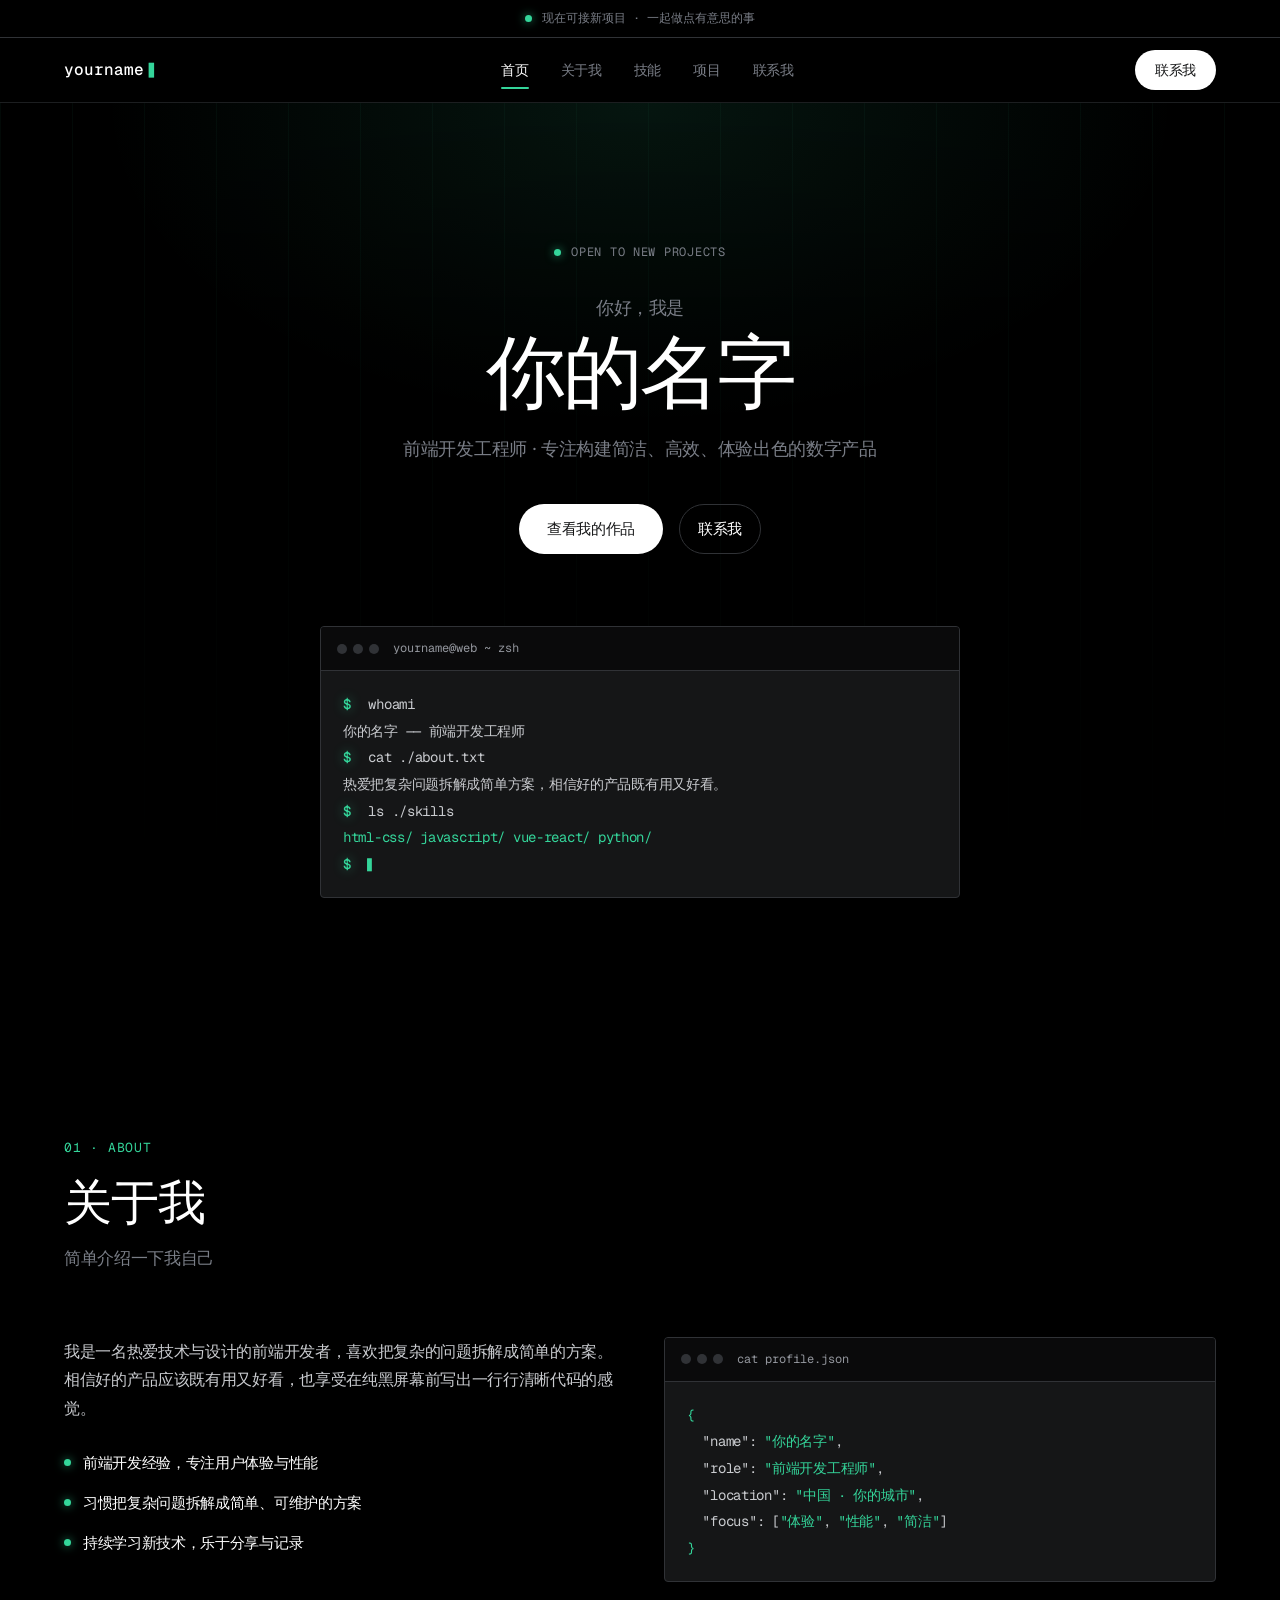
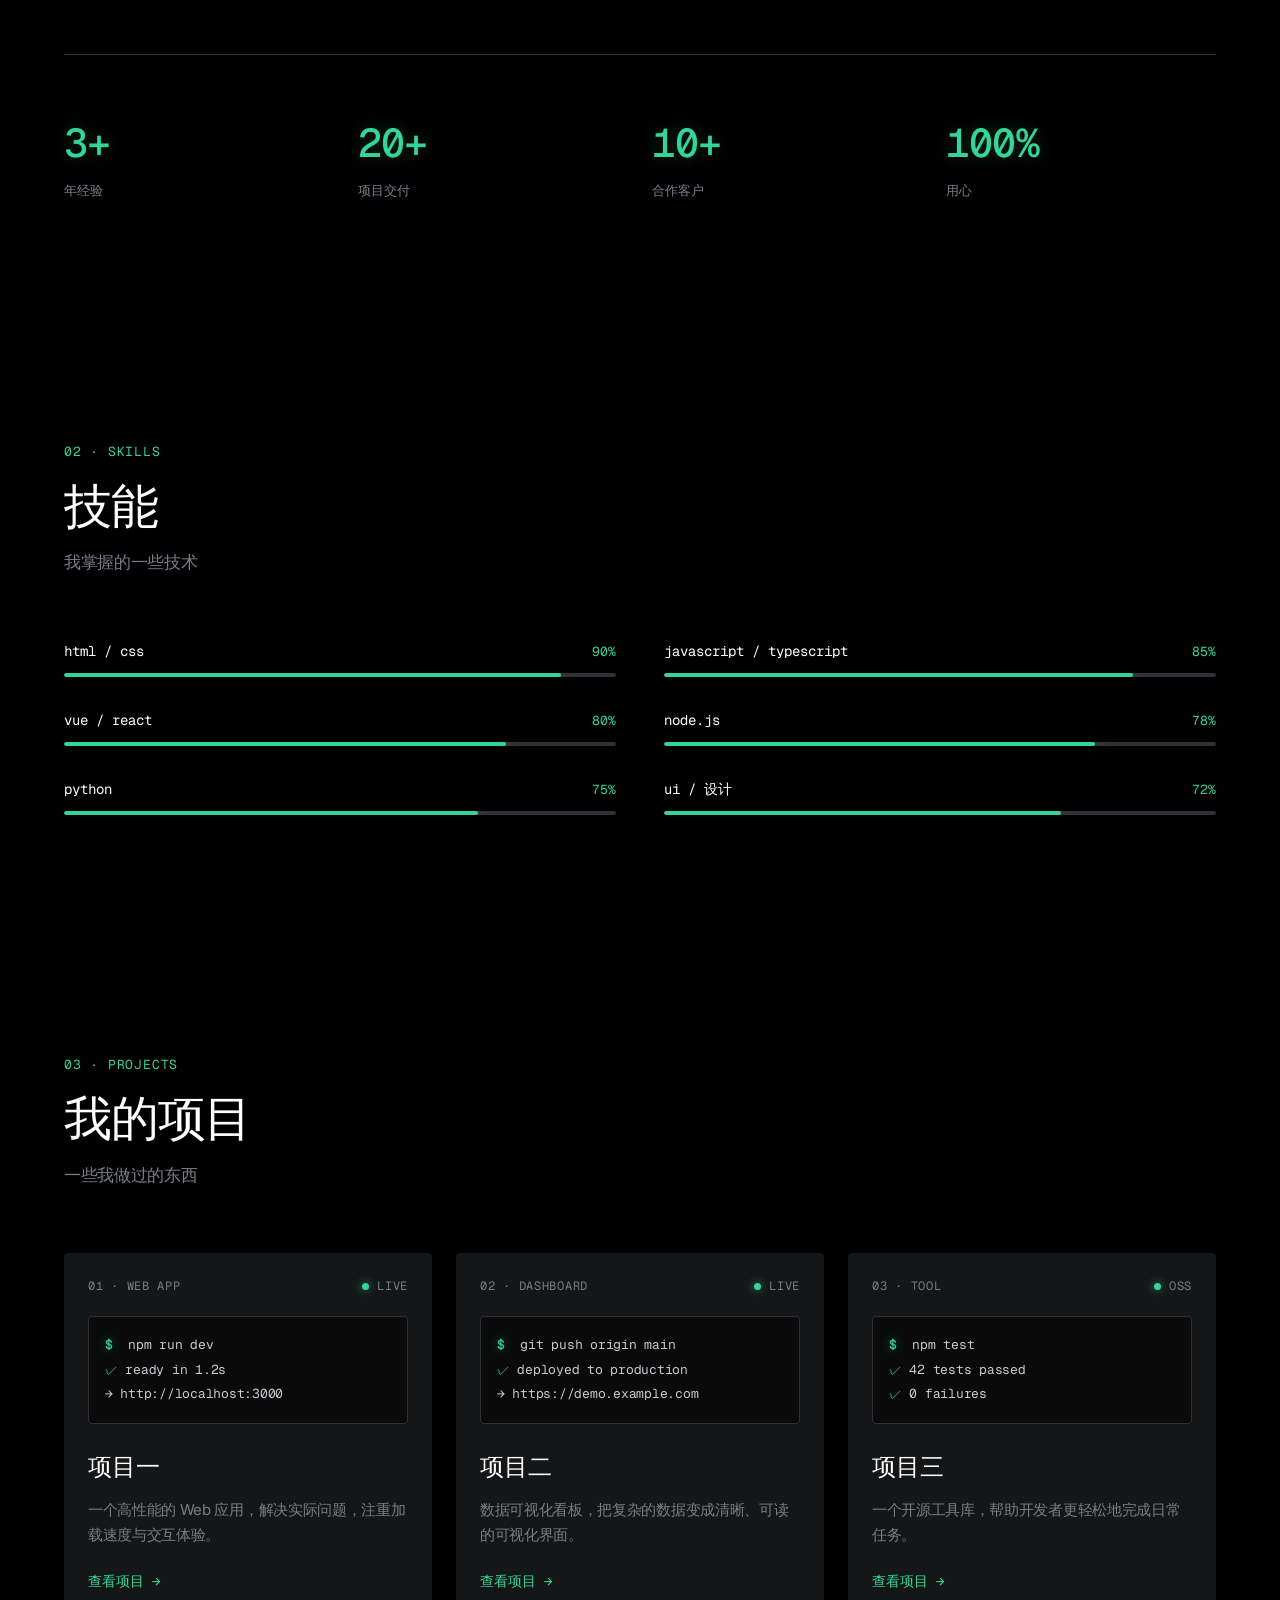
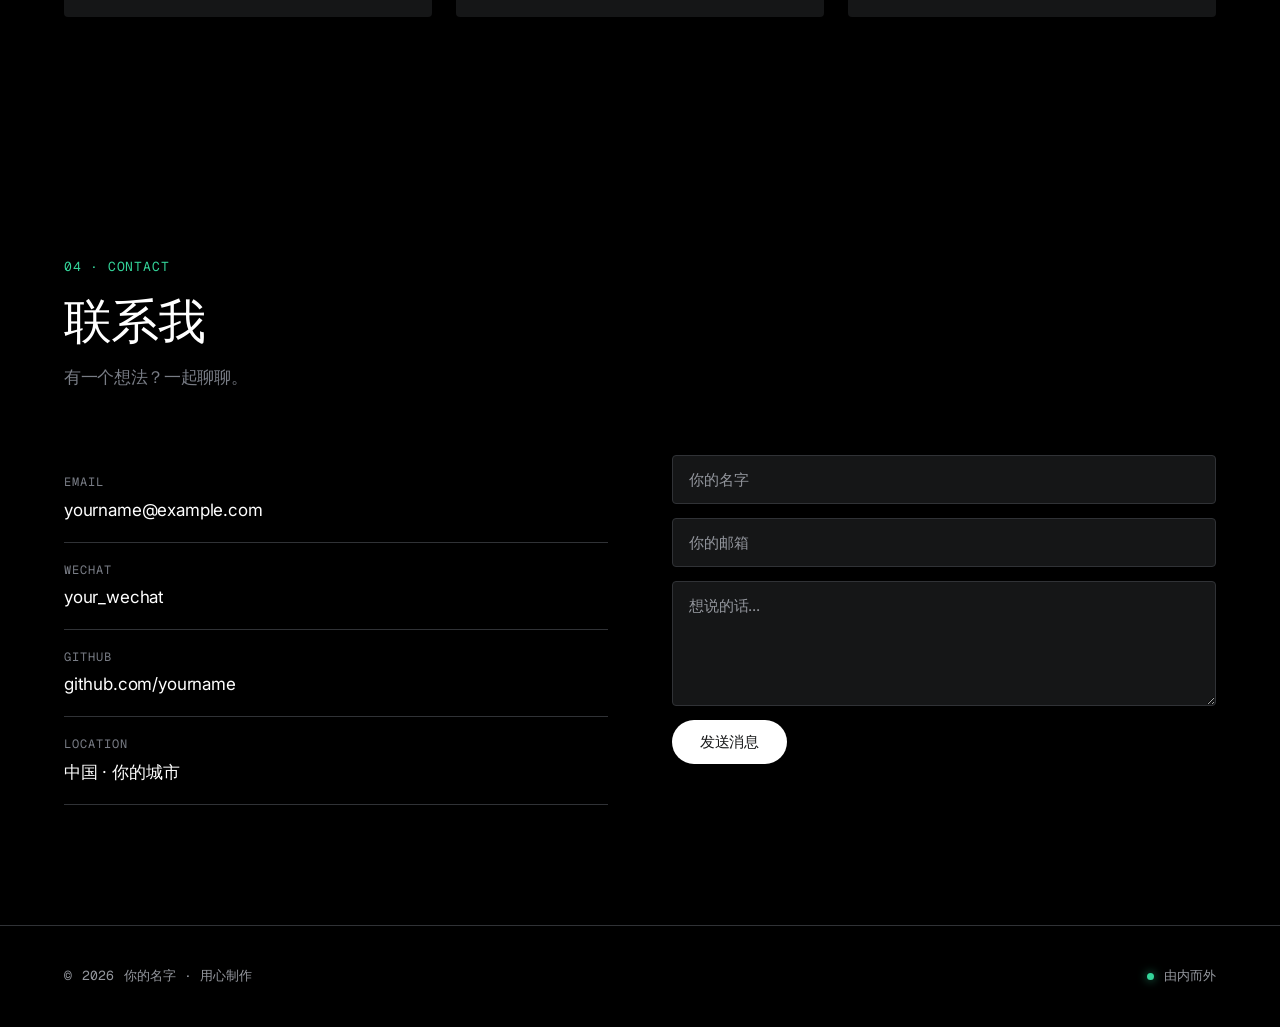
==== index.html @ 9aa766c9 "Restore website homepage after clarifying profile README destination" ====
<!DOCTYPE html>
<html lang="zh-CN">
<head>
  <meta charset="UTF-8" />
  <meta name="viewport" content="width=device-width, initial-scale=1.0" />
  <title>你的名字 · 个人网站</title>
  <meta name="description" content="你好，我是你的名字，一名前端开发工程师。" />
  <link rel="preconnect" href="https://fonts.googleapis.com" />
  <link rel="preconnect" href="https://fonts.gstatic.com" crossorigin />
  <link href="https://fonts.googleapis.com/css2?family=Inter:wght@400;500&family=Geist+Mono:wght@400;500;600&display=swap" rel="stylesheet" />
  <link rel="stylesheet" href="style.css" />
</head>
<body>

  <!-- 顶部公告栏 -->
  <div class="announcement">
    <div class="container">
      <span class="dot"></span> 现在可接新项目 · 一起做点有意思的事
    </div>
  </div>

  <!-- 导航栏 -->
  <header class="site-header">
    <div class="container header-inner">
      <a href="#home" class="logo">yourname<span class="cursor">▍</span></a>
      <nav class="nav-links" id="nav-links">
        <a href="#home" class="active">首页</a>
        <a href="#about">关于我</a>
        <a href="#skills">技能</a>
        <a href="#projects">项目</a>
        <a href="#contact">联系我</a>
      </nav>
      <a href="#contact" class="btn btn-primary btn-sm header-cta">联系我</a>
      <button class="menu-toggle" id="menu-toggle" aria-label="打开菜单">
        <span></span><span></span><span></span>
      </button>
    </div>
  </header>

  <!-- 首屏 -->
  <section class="hero" id="home">
    <div class="hero-bg" aria-hidden="true"></div>
    <div class="container hero-inner">
      <p class="badge"><span class="dot"></span>OPEN TO NEW PROJECTS</p>
      <p class="hero-hello">你好，我是</p>
      <h1 class="hero-name">你的名字</h1>
      <p class="hero-sub">前端开发工程师 · 专注构建简洁、高效、体验出色的数字产品</p>
      <div class="hero-actions">
        <a href="#projects" class="btn btn-primary">查看我的作品</a>
        <a href="#contact" class="btn btn-ghost">联系我</a>
      </div>

      <!-- 终端块 -->
      <div class="terminal">
        <div class="terminal-bar">
          <span class="term-dots"><i></i><i></i><i></i></span>
          <span class="term-title">yourname@web ~ zsh</span>
        </div>
        <div class="terminal-body">
          <p><span class="prompt">$</span> whoami</p>
          <p class="out">你的名字 —— 前端开发工程师</p>
          <p><span class="prompt">$</span> cat ./about.txt</p>
          <p class="out">热爱把复杂问题拆解成简单方案，相信好的产品既有用又好看。</p>
          <p><span class="prompt">$</span> ls ./skills</p>
          <p class="out">
            <span class="hl">html-css/</span>
            <span class="hl">javascript/</span>
            <span class="hl">vue-react/</span>
            <span class="hl">python/</span>
          </p>
          <p><span class="prompt">$</span><span class="cursor-block">▍</span></p>
        </div>
      </div>
    </div>
  </section>

  <!-- 关于我 -->
  <section class="section" id="about">
    <div class="container">
      <div class="section-head">
        <p class="section-tag">01 · ABOUT</p>
        <h2 class="section-title">关于我</h2>
        <p class="section-sub">简单介绍一下我自己</p>
      </div>

      <div class="about-grid">
        <div class="about-text">
          <p>
            我是一名热爱技术与设计的前端开发者，喜欢把复杂的问题拆解成简单的方案。
            相信好的产品应该既有用又好看，也享受在纯黑屏幕前写出一行行清晰代码的感觉。
          </p>
          <ul class="feature-list">
            <li><span class="dot"></span> 前端开发经验，专注用户体验与性能</li>
            <li><span class="dot"></span> 习惯把复杂问题拆解成简单、可维护的方案</li>
            <li><span class="dot"></span> 持续学习新技术，乐于分享与记录</li>
          </ul>
        </div>

        <div class="terminal terminal-small">
          <div class="terminal-bar">
            <span class="term-dots"><i></i><i></i><i></i></span>
            <span class="term-title">cat profile.json</span>
          </div>
          <div class="terminal-body">
            <p><span class="hl">{</span></p>
            <p>&nbsp;&nbsp;<span class="key">"name"</span>: <span class="val">"你的名字"</span>,</p>
            <p>&nbsp;&nbsp;<span class="key">"role"</span>: <span class="val">"前端开发工程师"</span>,</p>
            <p>&nbsp;&nbsp;<span class="key">"location"</span>: <span class="val">"中国 · 你的城市"</span>,</p>
            <p>&nbsp;&nbsp;<span class="key">"focus"</span>: [<span class="val">"体验"</span>, <span class="val">"性能"</span>, <span class="val">"简洁"</span>]</p>
            <p><span class="hl">}</span></p>
          </div>
        </div>
      </div>

      <div class="stats">
        <div class="stat"><span class="stat-num">3+</span><span class="stat-label">年经验</span></div>
        <div class="stat"><span class="stat-num">20+</span><span class="stat-label">项目交付</span></div>
        <div class="stat"><span class="stat-num">10+</span><span class="stat-label">合作客户</span></div>
        <div class="stat"><span class="stat-num">100%</span><span class="stat-label">用心</span></div>
      </div>
    </div>
  </section>

  <!-- 技能 -->
  <section class="section" id="skills">
    <div class="container">
      <div class="section-head">
        <p class="section-tag">02 · SKILLS</p>
        <h2 class="section-title">技能</h2>
        <p class="section-sub">我掌握的一些技术</p>
      </div>

      <div class="skills-grid">
        <div class="skill">
          <div class="skill-meta">
            <span class="skill-name">html / css</span>
            <span class="skill-val">90%</span>
          </div>
          <div class="skill-track"><div class="skill-fill" style="width: 90%"></div></div>
        </div>
        <div class="skill">
          <div class="skill-meta">
            <span class="skill-name">javascript / typescript</span>
            <span class="skill-val">85%</span>
          </div>
          <div class="skill-track"><div class="skill-fill" style="width: 85%"></div></div>
        </div>
        <div class="skill">
          <div class="skill-meta">
            <span class="skill-name">vue / react</span>
            <span class="skill-val">80%</span>
          </div>
          <div class="skill-track"><div class="skill-fill" style="width: 80%"></div></div>
        </div>
        <div class="skill">
          <div class="skill-meta">
            <span class="skill-name">node.js</span>
            <span class="skill-val">78%</span>
          </div>
          <div class="skill-track"><div class="skill-fill" style="width: 78%"></div></div>
        </div>
        <div class="skill">
          <div class="skill-meta">
            <span class="skill-name">python</span>
            <span class="skill-val">75%</span>
          </div>
          <div class="skill-track"><div class="skill-fill" style="width: 75%"></div></div>
        </div>
        <div class="skill">
          <div class="skill-meta">
            <span class="skill-name">ui / 设计</span>
            <span class="skill-val">72%</span>
          </div>
          <div class="skill-track"><div class="skill-fill" style="width: 72%"></div></div>
        </div>
      </div>
    </div>
  </section>

  <!-- 项目 -->
  <section class="section" id="projects">
    <div class="container">
      <div class="section-head">
        <p class="section-tag">03 · PROJECTS</p>
        <h2 class="section-title">我的项目</h2>
        <p class="section-sub">一些我做过的东西</p>
      </div>

      <div class="projects-grid">
        <article class="project-card">
          <div class="project-head">
            <span class="project-tag">01 · WEB APP</span>
            <span class="project-status"><span class="dot"></span> LIVE</span>
          </div>
          <pre class="mini-terminal"><span class="prompt">$</span> npm run dev
<span class="ok">✓</span> ready in 1.2s
→ http://localhost:3000</pre>
          <h3 class="project-title">项目一</h3>
          <p class="project-desc">一个高性能的 Web 应用，解决实际问题，注重加载速度与交互体验。</p>
          <a href="#" class="project-link">查看项目 →</a>
        </article>

        <article class="project-card">
          <div class="project-head">
            <span class="project-tag">02 · DASHBOARD</span>
            <span class="project-status"><span class="dot"></span> LIVE</span>
          </div>
          <pre class="mini-terminal"><span class="prompt">$</span> git push origin main
<span class="ok">✓</span> deployed to production
→ https://demo.example.com</pre>
          <h3 class="project-title">项目二</h3>
          <p class="project-desc">数据可视化看板，把复杂的数据变成清晰、可读的可视化界面。</p>
          <a href="#" class="project-link">查看项目 →</a>
        </article>

        <article class="project-card">
          <div class="project-head">
            <span class="project-tag">03 · TOOL</span>
            <span class="project-status"><span class="dot"></span> OSS</span>
          </div>
          <pre class="mini-terminal"><span class="prompt">$</span> npm test
<span class="ok">✓</span> 42 tests passed
<span class="ok">✓</span> 0 failures</pre>
          <h3 class="project-title">项目三</h3>
          <p class="project-desc">一个开源工具库，帮助开发者更轻松地完成日常任务。</p>
          <a href="#" class="project-link">查看项目 →</a>
        </article>
      </div>
    </div>
  </section>

  <!-- 联系我 -->
  <section class="section" id="contact">
    <div class="container">
      <div class="section-head">
        <p class="section-tag">04 · CONTACT</p>
        <h2 class="section-title">联系我</h2>
        <p class="section-sub">有一个想法？一起聊聊。</p>
      </div>

      <div class="contact-grid">
        <div class="contact-info">
          <a class="contact-item" href="mailto:yourname@example.com">
            <span class="contact-label">EMAIL</span>
            <span class="contact-value">yourname@example.com</span>
          </a>
          <div class="contact-item">
            <span class="contact-label">WECHAT</span>
            <span class="contact-value">your_wechat</span>
          </div>
          <a class="contact-item" href="#">
            <span class="contact-label">GITHUB</span>
            <span class="contact-value">github.com/yourname</span>
          </a>
          <div class="contact-item">
            <span class="contact-label">LOCATION</span>
            <span class="contact-value">中国 · 你的城市</span>
          </div>
        </div>

        <form class="contact-form" id="contact-form">
          <input type="text" placeholder="你的名字" required />
          <input type="email" placeholder="你的邮箱" required />
          <textarea placeholder="想说的话..." rows="5" required></textarea>
          <button type="submit" class="btn btn-primary">发送消息</button>
        </form>
      </div>
    </div>
  </section>

  <!-- 页脚 -->
  <footer class="footer">
    <div class="container footer-inner">
      <p>© <span id="year"></span> 你的名字 · 用心制作</p>
      <p><span class="dot"></span> 由内而外</p>
    </div>
  </footer>

  <script src="script.js"></script>
</body>
</html>
---- style.css ----
/* ===================================================================
   Neon — 个人网站设计系统
   参考：neon.tech 风格（Server Room After Dark）
   =================================================================== */

:root {
  /* 颜色令牌 */
  --blackout: #000000;        /* 页面背景（纯黑） */
  --depth: #0a0a0b;           /* 次暗表面 */
  --graphite-deep: #151617;   /* 卡片 / 代码块背景 */
  --graphite: #242628;        /* 次级表面 */
  --graphite-light: #303236;  /* 边框 / 分隔线 */
  --ash: #797d86;             /* 次要文本 */
  --pewter: #94979e;          /* 三级文本 / 元数据 */
  --cloud: #c9cbcf;           /* 悬停高亮 */
  --whiteout: #ffffff;        /* 主文本 / 主 CTA 背景 */
  --neon: #34d59a;            /* 品牌绿：强调、状态、数据可视化 */
  --neon-muted: #285d49;      /* 柔和的绿 */
  --warning: #ff3621;         /* 警示红（极少使用） */

  /* 字体 */
  --font-sans: "Inter", -apple-system, BlinkMacSystemFont, "PingFang SC",
    "Hiragino Sans GB", "Microsoft YaHei", sans-serif;
  --font-mono: "Geist Mono", "Fira Code", "Source Code Pro", ui-monospace,
    "SF Mono", Menlo, monospace;

  /* 形状 */
  --radius-card: 4px;
  --radius-pill: 9999px;

  --container: 1200px;
}

* { margin: 0; padding: 0; box-sizing: border-box; }

html { scroll-behavior: smooth; }

body {
  background: var(--blackout);
  color: var(--whiteout);
  font-family: var(--font-sans);
  font-size: 16px;
  font-weight: 400;
  line-height: 1.6;
  letter-spacing: -0.02em;
  -webkit-font-smoothing: antialiased;
  -moz-osx-font-smoothing: grayscale;
}

a { color: inherit; text-decoration: none; }
ul { list-style: none; }

.container {
  width: 100%;
  max-width: var(--container);
  margin: 0 auto;
  padding: 0 24px;
}

/* 通用绿色小圆点（状态指示灯） */
.dot {
  display: inline-block;
  width: 7px;
  height: 7px;
  border-radius: 50%;
  background: var(--neon);
  box-shadow: 0 0 10px rgba(52, 213, 154, 0.7);
  flex-shrink: 0;
}

/* ============ 顶部公告栏 ============ */
.announcement {
  background: var(--blackout);
  border-bottom: 1px solid var(--graphite-light);
  font-family: var(--font-mono);
  font-size: 12px;
  color: var(--ash);
  padding: 9px 0;
  letter-spacing: 0;
}

.announcement .container {
  display: flex;
  align-items: center;
  justify-content: center;
  gap: 10px;
}

/* ============ 导航栏 ============ */
.site-header {
  position: sticky;
  top: 0;
  z-index: 100;
  background: rgba(0, 0, 0, 0.85);
  backdrop-filter: blur(12px);
  -webkit-backdrop-filter: blur(12px);
  border-bottom: 1px solid rgba(48, 50, 54, 0.6);
}

.header-inner {
  display: flex;
  align-items: center;
  justify-content: space-between;
  height: 64px;
}

.logo {
  font-family: var(--font-mono);
  font-size: 16px;
  font-weight: 500;
  color: var(--whiteout);
  letter-spacing: 0;
}

.logo .cursor {
  color: var(--neon);
  animation: blink 1.1s step-end infinite;
}

@keyframes blink {
  50% { opacity: 0; }
}

.nav-links {
  display: flex;
  gap: 32px;
}

.nav-links a {
  font-size: 14px;
  color: var(--ash);
  letter-spacing: -0.02em;
  transition: color 0.2s ease;
  position: relative;
}

.nav-links a:hover,
.nav-links a.active {
  color: var(--whiteout);
}

.nav-links a.active::after {
  content: "";
  position: absolute;
  left: 0;
  right: 0;
  bottom: -8px;
  height: 2px;
  background: var(--neon);
  border-radius: 2px;
}

/* 汉堡菜单 */
.menu-toggle {
  display: none;
  flex-direction: column;
  gap: 5px;
  background: none;
  border: none;
  cursor: pointer;
  padding: 6px;
}

.menu-toggle span {
  display: block;
  width: 20px;
  height: 2px;
  background: var(--whiteout);
  border-radius: 2px;
  transition: transform 0.25s ease, opacity 0.25s ease;
}

.menu-toggle.open span:nth-child(1) { transform: translateY(7px) rotate(45deg); }
.menu-toggle.open span:nth-child(2) { opacity: 0; }
.menu-toggle.open span:nth-child(3) { transform: translateY(-7px) rotate(-45deg); }

/* ============ 按钮（胶囊形） ============ */
.btn {
  display: inline-flex;
  align-items: center;
  justify-content: center;
  border-radius: var(--radius-pill);
  font-family: var(--font-sans);
  font-size: 15px;
  font-weight: 500;
  letter-spacing: -0.02em;
  cursor: pointer;
  border: none;
  transition: all 0.2s ease;
}

/* 主按钮：白底深字 */
.btn-primary {
  background: var(--whiteout);
  color: var(--graphite-deep);
  padding: 12px 28px;
}

.btn-primary:hover {
  background: var(--cloud);
  transform: translateY(-1px);
}

/* 幽灵按钮：透明底白字细边框 */
.btn-ghost {
  background: transparent;
  color: var(--whiteout);
  border: 1px solid var(--graphite-light);
  padding: 12px 18px;
}

.btn-ghost:hover {
  border-color: var(--cloud);
  color: var(--whiteout);
}

.btn-sm {
  padding: 9px 20px;
  font-size: 14px;
}

/* ============ 首屏 ============ */
.hero {
  position: relative;
  padding: 140px 0 120px;
  overflow: hidden;
  text-align: center;
}

.hero-bg {
  position: absolute;
  inset: 0;
  pointer-events: none;
  background:
    radial-gradient(60% 50% at 50% 0%, rgba(52, 213, 154, 0.10), transparent 70%),
    repeating-linear-gradient(
      90deg,
      rgba(52, 213, 154, 0.045) 0,
      rgba(52, 213, 154, 0.045) 1px,
      transparent 1px,
      transparent 72px
    );
  mask-image: linear-gradient(to bottom, #000 0%, transparent 85%);
  -webkit-mask-image: linear-gradient(to bottom, #000 0%, transparent 85%);
}

.hero-inner {
  position: relative;
  display: flex;
  flex-direction: column;
  align-items: center;
}

.badge {
  display: inline-flex;
  align-items: center;
  gap: 10px;
  font-family: var(--font-mono);
  font-size: 12px;
  text-transform: uppercase;
  letter-spacing: 0.06em;
  color: var(--ash);
  margin-bottom: 32px;
}

.hero-hello {
  font-size: 18px;
  font-weight: 500;
  color: var(--ash);
  letter-spacing: -0.02em;
  margin-bottom: 8px;
}

.hero-name {
  font-size: clamp(52px, 9vw, 80px);
  font-weight: 500;
  line-height: 1;
  letter-spacing: -0.04em;
  color: var(--whiteout);
  margin-bottom: 24px;
}

.hero-sub {
  font-size: 18px;
  color: var(--ash);
  line-height: 1.6;
  max-width: 560px;
  margin-bottom: 40px;
}

.hero-actions {
  display: flex;
  gap: 16px;
  margin-bottom: 72px;
}

/* 终端 */
.terminal {
  width: 100%;
  max-width: 640px;
  background: var(--graphite-deep);
  border: 1px solid var(--graphite-light);
  border-radius: var(--radius-card);
  text-align: left;
  overflow: hidden;
}

.terminal-bar {
  display: flex;
  align-items: center;
  gap: 14px;
  background: var(--depth);
  border-bottom: 1px solid var(--graphite-light);
  padding: 12px 16px;
}

.term-dots {
  display: flex;
  gap: 6px;
}

.term-dots i {
  width: 10px;
  height: 10px;
  border-radius: 50%;
  background: var(--graphite-light);
}

.term-title {
  font-family: var(--font-mono);
  font-size: 12px;
  color: var(--pewter);
  letter-spacing: 0;
}

.terminal-body {
  padding: 20px 22px;
  font-family: var(--font-mono);
  font-size: 14px;
  line-height: 1.9;
  letter-spacing: -0.02em;
}

.terminal-body p { color: var(--cloud); }

.prompt {
  color: var(--neon);
  text-shadow: 0 0 12px rgba(52, 213, 154, 0.45);
  margin-right: 10px;
  font-weight: 500;
}

.out { color: var(--whiteout); }

.hl { color: var(--neon); }

.key { color: var(--cloud); }
.val { color: var(--neon); }

.cursor-block {
  display: inline-block;
  color: var(--neon);
  animation: blink 1.1s step-end infinite;
  margin-left: 2px;
}

/* ============ 板块通用 ============ */
.section {
  padding: 120px 0;
  scroll-margin-top: 80px;
}

.section-head {
  max-width: 640px;
  margin-bottom: 64px;
}

.section-tag {
  font-family: var(--font-mono);
  font-size: 13px;
  color: var(--neon);
  letter-spacing: 0.06em;
  margin-bottom: 16px;
}

.section-title {
  font-size: clamp(32px, 4vw, 48px);
  font-weight: 500;
  line-height: 1.13;
  letter-spacing: -0.025em;
  margin-bottom: 16px;
}

.section-sub {
  font-size: 17px;
  color: var(--ash);
  line-height: 1.6;
}

/* ============ 关于我 ============ */
.about-grid {
  display: grid;
  grid-template-columns: 1fr 1fr;
  gap: 48px;
  align-items: start;
}

.about-text p {
  color: var(--cloud);
  font-size: 16px;
  line-height: 1.8;
  margin-bottom: 28px;
}

.feature-list li {
  display: flex;
  align-items: center;
  gap: 12px;
  color: var(--whiteout);
  font-size: 15px;
  margin-bottom: 16px;
}

.terminal-small { max-width: none; }

/* 数据统计 */
.stats {
  display: grid;
  grid-template-columns: repeat(4, 1fr);
  gap: 24px;
  margin-top: 72px;
  border-top: 1px solid var(--graphite-light);
  padding-top: 56px;
}

.stat {
  display: flex;
  flex-direction: column;
  gap: 6px;
}

.stat-num {
  font-family: var(--font-mono);
  font-size: 40px;
  font-weight: 500;
  color: var(--neon);
  letter-spacing: -0.02em;
  text-shadow: 0 0 18px rgba(52, 213, 154, 0.25);
}

.stat-label {
  font-family: var(--font-mono);
  font-size: 13px;
  color: var(--ash);
  letter-spacing: 0;
}

/* ============ 技能 ============ */
.skills-grid {
  display: grid;
  grid-template-columns: 1fr 1fr;
  gap: 32px 48px;
}

.skill-meta {
  display: flex;
  justify-content: space-between;
  align-items: baseline;
  margin-bottom: 10px;
}

.skill-name {
  font-family: var(--font-mono);
  font-size: 14px;
  color: var(--whiteout);
  letter-spacing: 0;
}

.skill-val {
  font-family: var(--font-mono);
  font-size: 13px;
  color: var(--neon);
  letter-spacing: 0;
}

.skill-track {
  height: 4px;
  background: var(--graphite-light);
  border-radius: 2px;
  overflow: hidden;
}

.skill-fill {
  height: 100%;
  background: var(--neon);
  border-radius: 2px;
  box-shadow: 0 0 12px rgba(52, 213, 154, 0.5);
  transition: width 1.2s cubic-bezier(0.22, 1, 0.36, 1);
}

/* ============ 项目 ============ */
.projects-grid {
  display: grid;
  grid-template-columns: repeat(3, 1fr);
  gap: 24px;
}

.project-card {
  background: var(--graphite-deep);
  border-radius: var(--radius-card);
  padding: 24px;
  transition: background 0.2s ease, transform 0.2s ease;
}

.project-card:hover {
  background: var(--graphite);
  transform: translateY(-4px);
}

.project-head {
  display: flex;
  justify-content: space-between;
  align-items: center;
  margin-bottom: 20px;
}

.project-tag {
  font-family: var(--font-mono);
  font-size: 12px;
  color: var(--ash);
  letter-spacing: 0.06em;
}

.project-status {
  display: inline-flex;
  align-items: center;
  gap: 8px;
  font-family: var(--font-mono);
  font-size: 12px;
  color: var(--ash);
  letter-spacing: 0.06em;
}

.mini-terminal {
  background: var(--depth);
  border: 1px solid var(--graphite-light);
  border-radius: var(--radius-card);
  padding: 16px;
  font-family: var(--font-mono);
  font-size: 13px;
  line-height: 1.9;
  color: var(--cloud);
  letter-spacing: -0.02em;
  margin-bottom: 24px;
  overflow-x: auto;
  white-space: pre;
}

.mini-terminal .prompt { margin-right: 8px; }
.mini-terminal .ok { color: var(--neon); }

.project-title {
  font-size: 24px;
  font-weight: 500;
  letter-spacing: -0.01em;
  margin-bottom: 10px;
}

.project-desc {
  color: var(--ash);
  font-size: 15px;
  line-height: 1.7;
  margin-bottom: 20px;
}

.project-link {
  font-family: var(--font-mono);
  font-size: 14px;
  color: var(--neon);
  letter-spacing: 0;
  transition: color 0.2s ease;
}

.project-link:hover {
  color: var(--whiteout);
}

/* ============ 联系我 ============ */
.contact-grid {
  display: grid;
  grid-template-columns: 1fr 1fr;
  gap: 64px;
  align-items: start;
}

.contact-item {
  display: flex;
  flex-direction: column;
  gap: 4px;
  padding: 18px 0;
  border-bottom: 1px solid var(--graphite-light);
}

.contact-label {
  font-family: var(--font-mono);
  font-size: 12px;
  color: var(--ash);
  letter-spacing: 0.08em;
}

.contact-value {
  font-size: 17px;
  color: var(--whiteout);
  letter-spacing: -0.01em;
  transition: color 0.2s ease;
}

a.contact-item:hover .contact-value {
  color: var(--neon);
}

.contact-form {
  display: flex;
  flex-direction: column;
  gap: 14px;
}

.contact-form input,
.contact-form textarea {
  background: var(--graphite-deep);
  border: 1px solid var(--graphite-light);
  border-radius: var(--radius-card);
  padding: 14px 16px;
  color: var(--whiteout);
  font-family: var(--font-sans);
  font-size: 15px;
  letter-spacing: -0.01em;
  transition: border-color 0.2s ease;
  width: 100%;
}

.contact-form input::placeholder,
.contact-form textarea::placeholder {
  color: var(--pewter);
}

.contact-form input:focus,
.contact-form textarea:focus {
  outline: none;
  border-color: var(--neon);
}

.contact-form textarea { resize: vertical; }

.contact-form .btn { align-self: flex-start; }

/* ============ 页脚 ============ */
.footer {
  border-top: 1px solid var(--graphite-light);
  padding: 40px 0;
}

.footer-inner {
  display: flex;
  justify-content: space-between;
  align-items: center;
}

.footer p {
  display: inline-flex;
  align-items: center;
  gap: 10px;
  font-family: var(--font-mono);
  font-size: 13px;
  color: var(--pewter);
  letter-spacing: 0;
}

/* ============ 响应式 ============ */
@media (max-width: 900px) {
  .about-grid,
  .contact-grid {
    grid-template-columns: 1fr;
    gap: 40px;
  }

  .projects-grid {
    grid-template-columns: 1fr 1fr;
  }
}

@media (max-width: 640px) {
  .section { padding: 88px 0; }

  .hero { padding: 96px 0 80px; }

  .hero-actions {
    flex-direction: column;
    width: 100%;
    max-width: 320px;
  }

  .hero-actions .btn { width: 100%; }

  .skills-grid,
  .projects-grid,
  .stats {
    grid-template-columns: 1fr;
  }

  .nav-links {
    display: none;
    position: absolute;
    top: 64px;
    left: 0;
    right: 0;
    flex-direction: column;
    gap: 0;
    background: rgba(0, 0, 0, 0.97);
    border-bottom: 1px solid var(--graphite-light);
    padding: 8px 24px 20px;
  }

  .nav-links.open { display: flex; }

  .nav-links a {
    padding: 14px 0;
    border-bottom: 1px solid var(--graphite-light);
    font-size: 15px;
  }

  .nav-links a.active::after { display: none; }

  .header-cta { display: none; }

  .menu-toggle { display: flex; }

  .footer-inner {
    flex-direction: column;
    gap: 12px;
    text-align: center;
  }
}
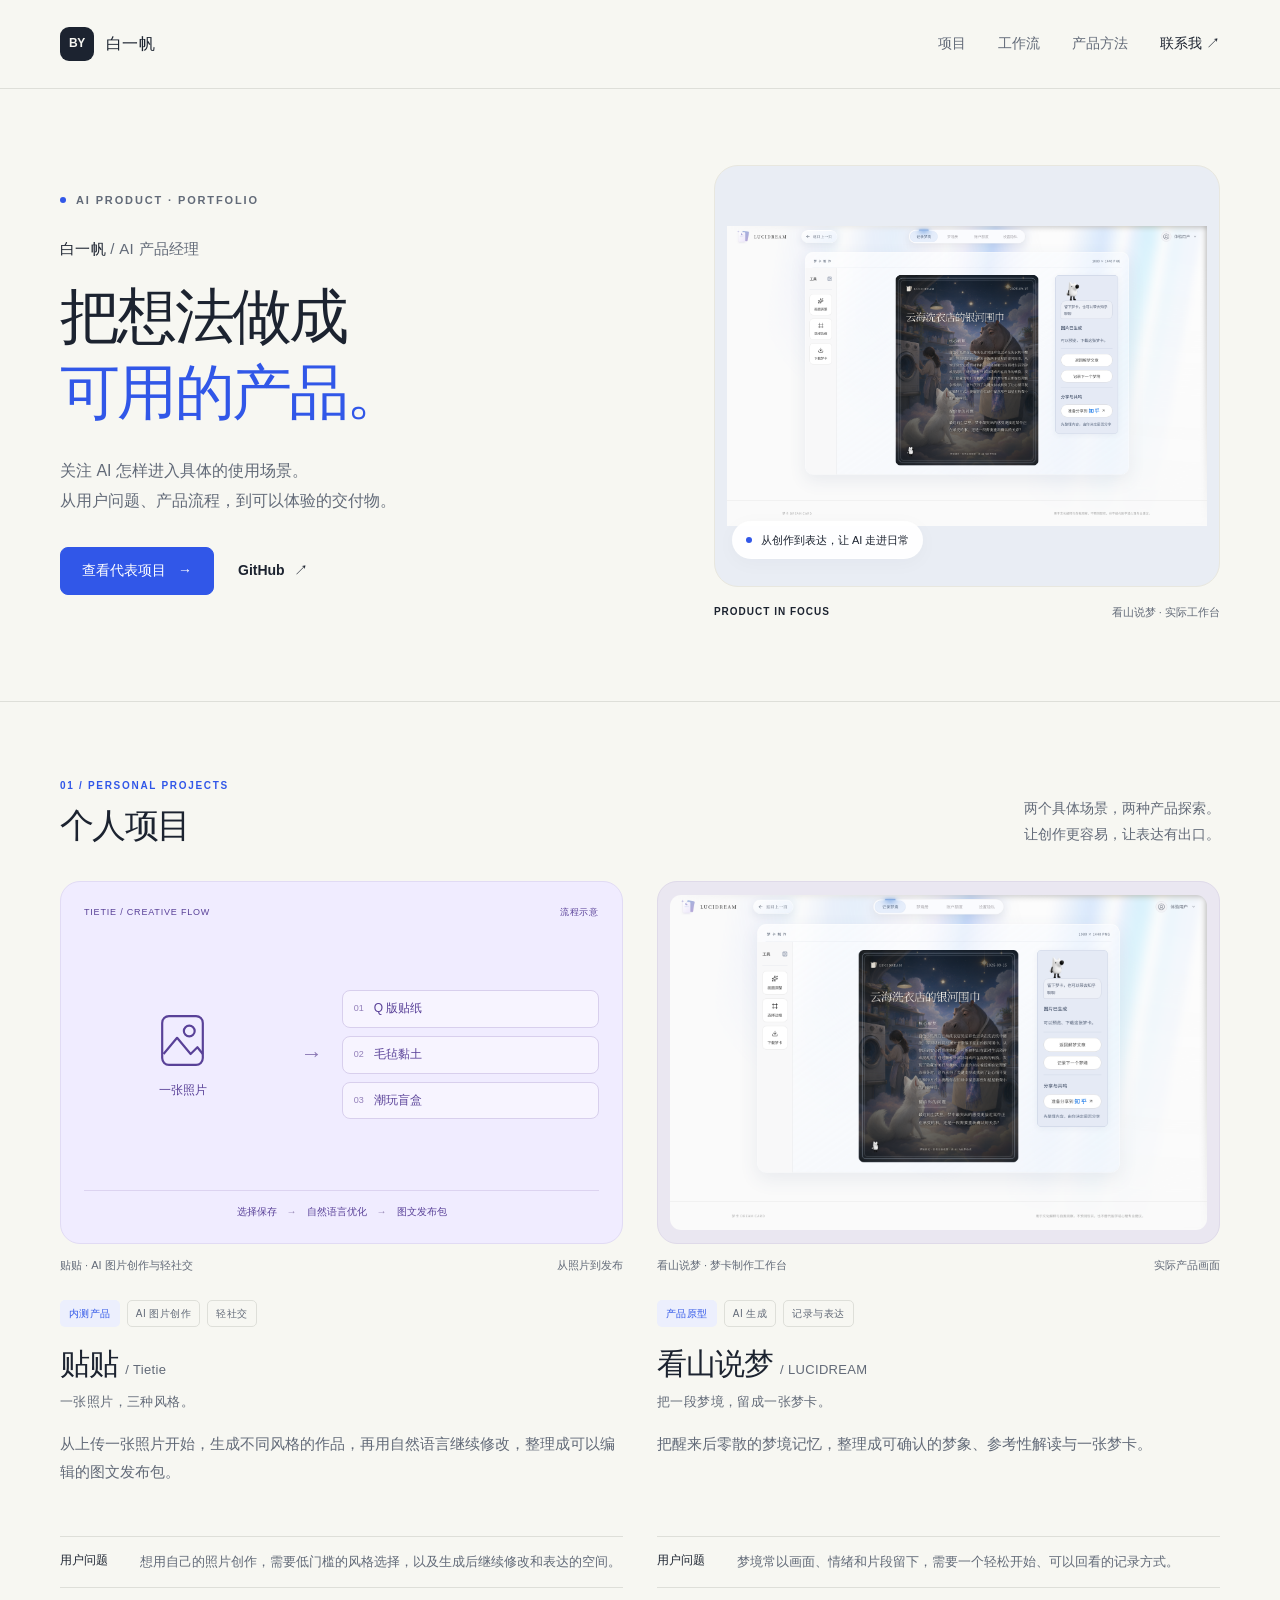
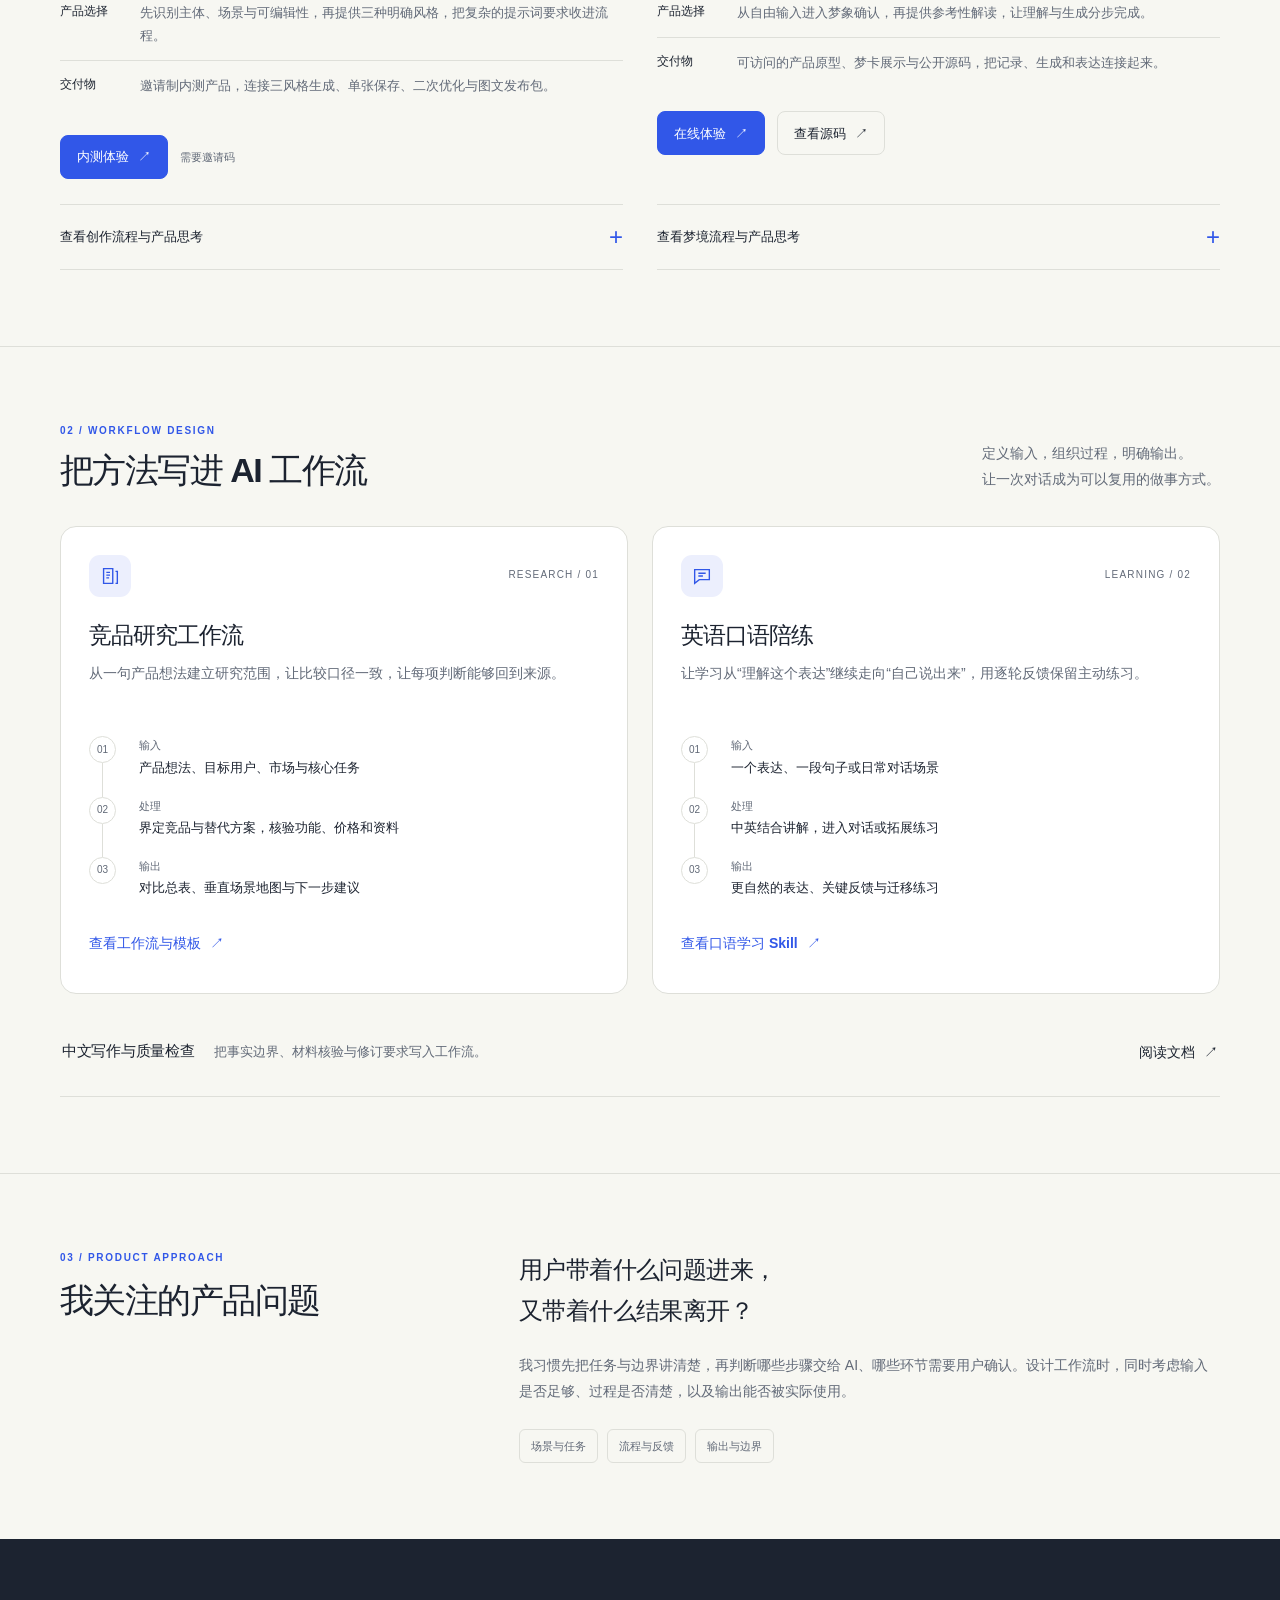
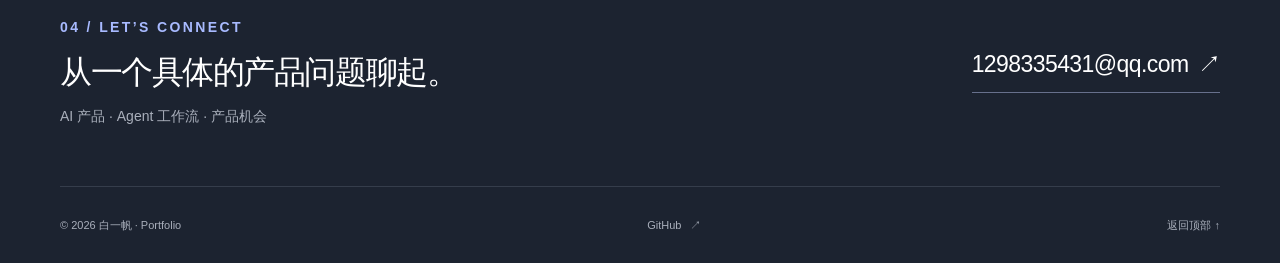
==== commit 6b88f685: "Redesign portfolio around Tietie and LUCIDREAM" ====
--- a/index.html
+++ b/index.html
@@ -1,281 +1,16 @@
-<!DOCTYPE html>
+<!doctype html>
 <html lang="zh-CN">
 <head>
-  <meta charset="UTF-8" />
-  <meta name="viewport" content="width=device-width, initial-scale=1.0" />
-  <title>你的名字 · 个人网站</title>
-  <meta name="description" content="你好，我是你的名字，一名前端开发工程师。" />
-  <link rel="preconnect" href="https://fonts.googleapis.com" />
-  <link rel="preconnect" href="https://fonts.gstatic.com" crossorigin />
-  <link href="https://fonts.googleapis.com/css2?family=Inter:wght@400;500&family=Geist+Mono:wght@400;500;600&display=swap" rel="stylesheet" />
-  <link rel="stylesheet" href="style.css" />
+  <meta charset="utf-8">
+  <meta name="viewport" content="width=device-width, initial-scale=1">
+  <title>白一帆 · AI 产品经理作品集</title>
+  <meta name="description" content="白一帆的 AI 产品经理作品集，公开产品原型、Agent 工作流与项目文档。">
+  <link rel="canonical" href="https://1298335431-hub.github.io/laobai-Personal-website/star-map-portfolio.html">
+  <meta http-equiv="refresh" content="0; url=star-map-portfolio.html">
+  <style>body{margin:0;min-height:100vh;display:grid;place-items:center;background:#11192d;color:#e2e6ed;font:16px/1.8 system-ui,sans-serif}main{padding:32px}a{color:inherit;text-underline-offset:5px}</style>
 </head>
 <body>
-
-  <!-- 顶部公告栏 -->
-  <div class="announcement">
-    <div class="container">
-      <span class="dot"></span> 现在可接新项目 · 一起做点有意思的事
-    </div>
-  </div>
-
-  <!-- 导航栏 -->
-  <header class="site-header">
-    <div class="container header-inner">
-      <a href="#home" class="logo">yourname<span class="cursor">▍</span></a>
-      <nav class="nav-links" id="nav-links">
-        <a href="#home" class="active">首页</a>
-        <a href="#about">关于我</a>
-        <a href="#skills">技能</a>
-        <a href="#projects">项目</a>
-        <a href="#contact">联系我</a>
-      </nav>
-      <a href="#contact" class="btn btn-primary btn-sm header-cta">联系我</a>
-      <button class="menu-toggle" id="menu-toggle" aria-label="打开菜单">
-        <span></span><span></span><span></span>
-      </button>
-    </div>
-  </header>
-
-  <!-- 首屏 -->
-  <section class="hero" id="home">
-    <div class="hero-bg" aria-hidden="true"></div>
-    <div class="container hero-inner">
-      <p class="badge"><span class="dot"></span>OPEN TO NEW PROJECTS</p>
-      <p class="hero-hello">你好，我是</p>
-      <h1 class="hero-name">你的名字</h1>
-      <p class="hero-sub">前端开发工程师 · 专注构建简洁、高效、体验出色的数字产品</p>
-      <div class="hero-actions">
-        <a href="#projects" class="btn btn-primary">查看我的作品</a>
-        <a href="#contact" class="btn btn-ghost">联系我</a>
-      </div>
-
-      <!-- 终端块 -->
-      <div class="terminal">
-        <div class="terminal-bar">
-          <span class="term-dots"><i></i><i></i><i></i></span>
-          <span class="term-title">yourname@web ~ zsh</span>
-        </div>
-        <div class="terminal-body">
-          <p><span class="prompt">$</span> whoami</p>
-          <p class="out">你的名字 —— 前端开发工程师</p>
-          <p><span class="prompt">$</span> cat ./about.txt</p>
-          <p class="out">热爱把复杂问题拆解成简单方案，相信好的产品既有用又好看。</p>
-          <p><span class="prompt">$</span> ls ./skills</p>
-          <p class="out">
-            <span class="hl">html-css/</span>
-            <span class="hl">javascript/</span>
-            <span class="hl">vue-react/</span>
-            <span class="hl">python/</span>
-          </p>
-          <p><span class="prompt">$</span><span class="cursor-block">▍</span></p>
-        </div>
-      </div>
-    </div>
-  </section>
-
-  <!-- 关于我 -->
-  <section class="section" id="about">
-    <div class="container">
-      <div class="section-head">
-        <p class="section-tag">01 · ABOUT</p>
-        <h2 class="section-title">关于我</h2>
-        <p class="section-sub">简单介绍一下我自己</p>
-      </div>
-
-      <div class="about-grid">
-        <div class="about-text">
-          <p>
-            我是一名热爱技术与设计的前端开发者，喜欢把复杂的问题拆解成简单的方案。
-            相信好的产品应该既有用又好看，也享受在纯黑屏幕前写出一行行清晰代码的感觉。
-          </p>
-          <ul class="feature-list">
-            <li><span class="dot"></span> 前端开发经验，专注用户体验与性能</li>
-            <li><span class="dot"></span> 习惯把复杂问题拆解成简单、可维护的方案</li>
-            <li><span class="dot"></span> 持续学习新技术，乐于分享与记录</li>
-          </ul>
-        </div>
-
-        <div class="terminal terminal-small">
-          <div class="terminal-bar">
-            <span class="term-dots"><i></i><i></i><i></i></span>
-            <span class="term-title">cat profile.json</span>
-          </div>
-          <div class="terminal-body">
-            <p><span class="hl">{</span></p>
-            <p>&nbsp;&nbsp;<span class="key">"name"</span>: <span class="val">"你的名字"</span>,</p>
-            <p>&nbsp;&nbsp;<span class="key">"role"</span>: <span class="val">"前端开发工程师"</span>,</p>
-            <p>&nbsp;&nbsp;<span class="key">"location"</span>: <span class="val">"中国 · 你的城市"</span>,</p>
-            <p>&nbsp;&nbsp;<span class="key">"focus"</span>: [<span class="val">"体验"</span>, <span class="val">"性能"</span>, <span class="val">"简洁"</span>]</p>
-            <p><span class="hl">}</span></p>
-          </div>
-        </div>
-      </div>
-
-      <div class="stats">
-        <div class="stat"><span class="stat-num">3+</span><span class="stat-label">年经验</span></div>
-        <div class="stat"><span class="stat-num">20+</span><span class="stat-label">项目交付</span></div>
-        <div class="stat"><span class="stat-num">10+</span><span class="stat-label">合作客户</span></div>
-        <div class="stat"><span class="stat-num">100%</span><span class="stat-label">用心</span></div>
-      </div>
-    </div>
-  </section>
-
-  <!-- 技能 -->
-  <section class="section" id="skills">
-    <div class="container">
-      <div class="section-head">
-        <p class="section-tag">02 · SKILLS</p>
-        <h2 class="section-title">技能</h2>
-        <p class="section-sub">我掌握的一些技术</p>
-      </div>
-
-      <div class="skills-grid">
-        <div class="skill">
-          <div class="skill-meta">
-            <span class="skill-name">html / css</span>
-            <span class="skill-val">90%</span>
-          </div>
-          <div class="skill-track"><div class="skill-fill" style="width: 90%"></div></div>
-        </div>
-        <div class="skill">
-          <div class="skill-meta">
-            <span class="skill-name">javascript / typescript</span>
-            <span class="skill-val">85%</span>
-          </div>
-          <div class="skill-track"><div class="skill-fill" style="width: 85%"></div></div>
-        </div>
-        <div class="skill">
-          <div class="skill-meta">
-            <span class="skill-name">vue / react</span>
-            <span class="skill-val">80%</span>
-          </div>
-          <div class="skill-track"><div class="skill-fill" style="width: 80%"></div></div>
-        </div>
-        <div class="skill">
-          <div class="skill-meta">
-            <span class="skill-name">node.js</span>
-            <span class="skill-val">78%</span>
-          </div>
-          <div class="skill-track"><div class="skill-fill" style="width: 78%"></div></div>
-        </div>
-        <div class="skill">
-          <div class="skill-meta">
-            <span class="skill-name">python</span>
-            <span class="skill-val">75%</span>
-          </div>
-          <div class="skill-track"><div class="skill-fill" style="width: 75%"></div></div>
-        </div>
-        <div class="skill">
-          <div class="skill-meta">
-            <span class="skill-name">ui / 设计</span>
-            <span class="skill-val">72%</span>
-          </div>
-          <div class="skill-track"><div class="skill-fill" style="width: 72%"></div></div>
-        </div>
-      </div>
-    </div>
-  </section>
-
-  <!-- 项目 -->
-  <section class="section" id="projects">
-    <div class="container">
-      <div class="section-head">
-        <p class="section-tag">03 · PROJECTS</p>
-        <h2 class="section-title">我的项目</h2>
-        <p class="section-sub">一些我做过的东西</p>
-      </div>
-
-      <div class="projects-grid">
-        <article class="project-card">
-          <div class="project-head">
-            <span class="project-tag">01 · WEB APP</span>
-            <span class="project-status"><span class="dot"></span> LIVE</span>
-          </div>
-          <pre class="mini-terminal"><span class="prompt">$</span> npm run dev
-<span class="ok">✓</span> ready in 1.2s
-→ http://localhost:3000</pre>
-          <h3 class="project-title">项目一</h3>
-          <p class="project-desc">一个高性能的 Web 应用，解决实际问题，注重加载速度与交互体验。</p>
-          <a href="#" class="project-link">查看项目 →</a>
-        </article>
-
-        <article class="project-card">
-          <div class="project-head">
-            <span class="project-tag">02 · DASHBOARD</span>
-            <span class="project-status"><span class="dot"></span> LIVE</span>
-          </div>
-          <pre class="mini-terminal"><span class="prompt">$</span> git push origin main
-<span class="ok">✓</span> deployed to production
-→ https://demo.example.com</pre>
-          <h3 class="project-title">项目二</h3>
-          <p class="project-desc">数据可视化看板，把复杂的数据变成清晰、可读的可视化界面。</p>
-          <a href="#" class="project-link">查看项目 →</a>
-        </article>
-
-        <article class="project-card">
-          <div class="project-head">
-            <span class="project-tag">03 · TOOL</span>
-            <span class="project-status"><span class="dot"></span> OSS</span>
-          </div>
-          <pre class="mini-terminal"><span class="prompt">$</span> npm test
-<span class="ok">✓</span> 42 tests passed
-<span class="ok">✓</span> 0 failures</pre>
-          <h3 class="project-title">项目三</h3>
-          <p class="project-desc">一个开源工具库，帮助开发者更轻松地完成日常任务。</p>
-          <a href="#" class="project-link">查看项目 →</a>
-        </article>
-      </div>
-    </div>
-  </section>
-
-  <!-- 联系我 -->
-  <section class="section" id="contact">
-    <div class="container">
-      <div class="section-head">
-        <p class="section-tag">04 · CONTACT</p>
-        <h2 class="section-title">联系我</h2>
-        <p class="section-sub">有一个想法？一起聊聊。</p>
-      </div>
-
-      <div class="contact-grid">
-        <div class="contact-info">
-          <a class="contact-item" href="mailto:yourname@example.com">
-            <span class="contact-label">EMAIL</span>
-            <span class="contact-value">yourname@example.com</span>
-          </a>
-          <div class="contact-item">
-            <span class="contact-label">WECHAT</span>
-            <span class="contact-value">your_wechat</span>
-          </div>
-          <a class="contact-item" href="#">
-            <span class="contact-label">GITHUB</span>
-            <span class="contact-value">github.com/yourname</span>
-          </a>
-          <div class="contact-item">
-            <span class="contact-label">LOCATION</span>
-            <span class="contact-value">中国 · 你的城市</span>
-          </div>
-        </div>
-
-        <form class="contact-form" id="contact-form">
-          <input type="text" placeholder="你的名字" required />
-          <input type="email" placeholder="你的邮箱" required />
-          <textarea placeholder="想说的话..." rows="5" required></textarea>
-          <button type="submit" class="btn btn-primary">发送消息</button>
-        </form>
-      </div>
-    </div>
-  </section>
-
-  <!-- 页脚 -->
-  <footer class="footer">
-    <div class="container footer-inner">
-      <p>© <span id="year"></span> 你的名字 · 用心制作</p>
-      <p><span class="dot"></span> 由内而外</p>
-    </div>
-  </footer>
-
-  <script src="script.js"></script>
+  <main><h1>白一帆的作品集</h1><p>正在进入作品集。<a href="star-map-portfolio.html">点击继续 →</a></p></main>
+  <script>location.replace('star-map-portfolio.html' + location.search + location.hash);</script>
 </body>
 </html>
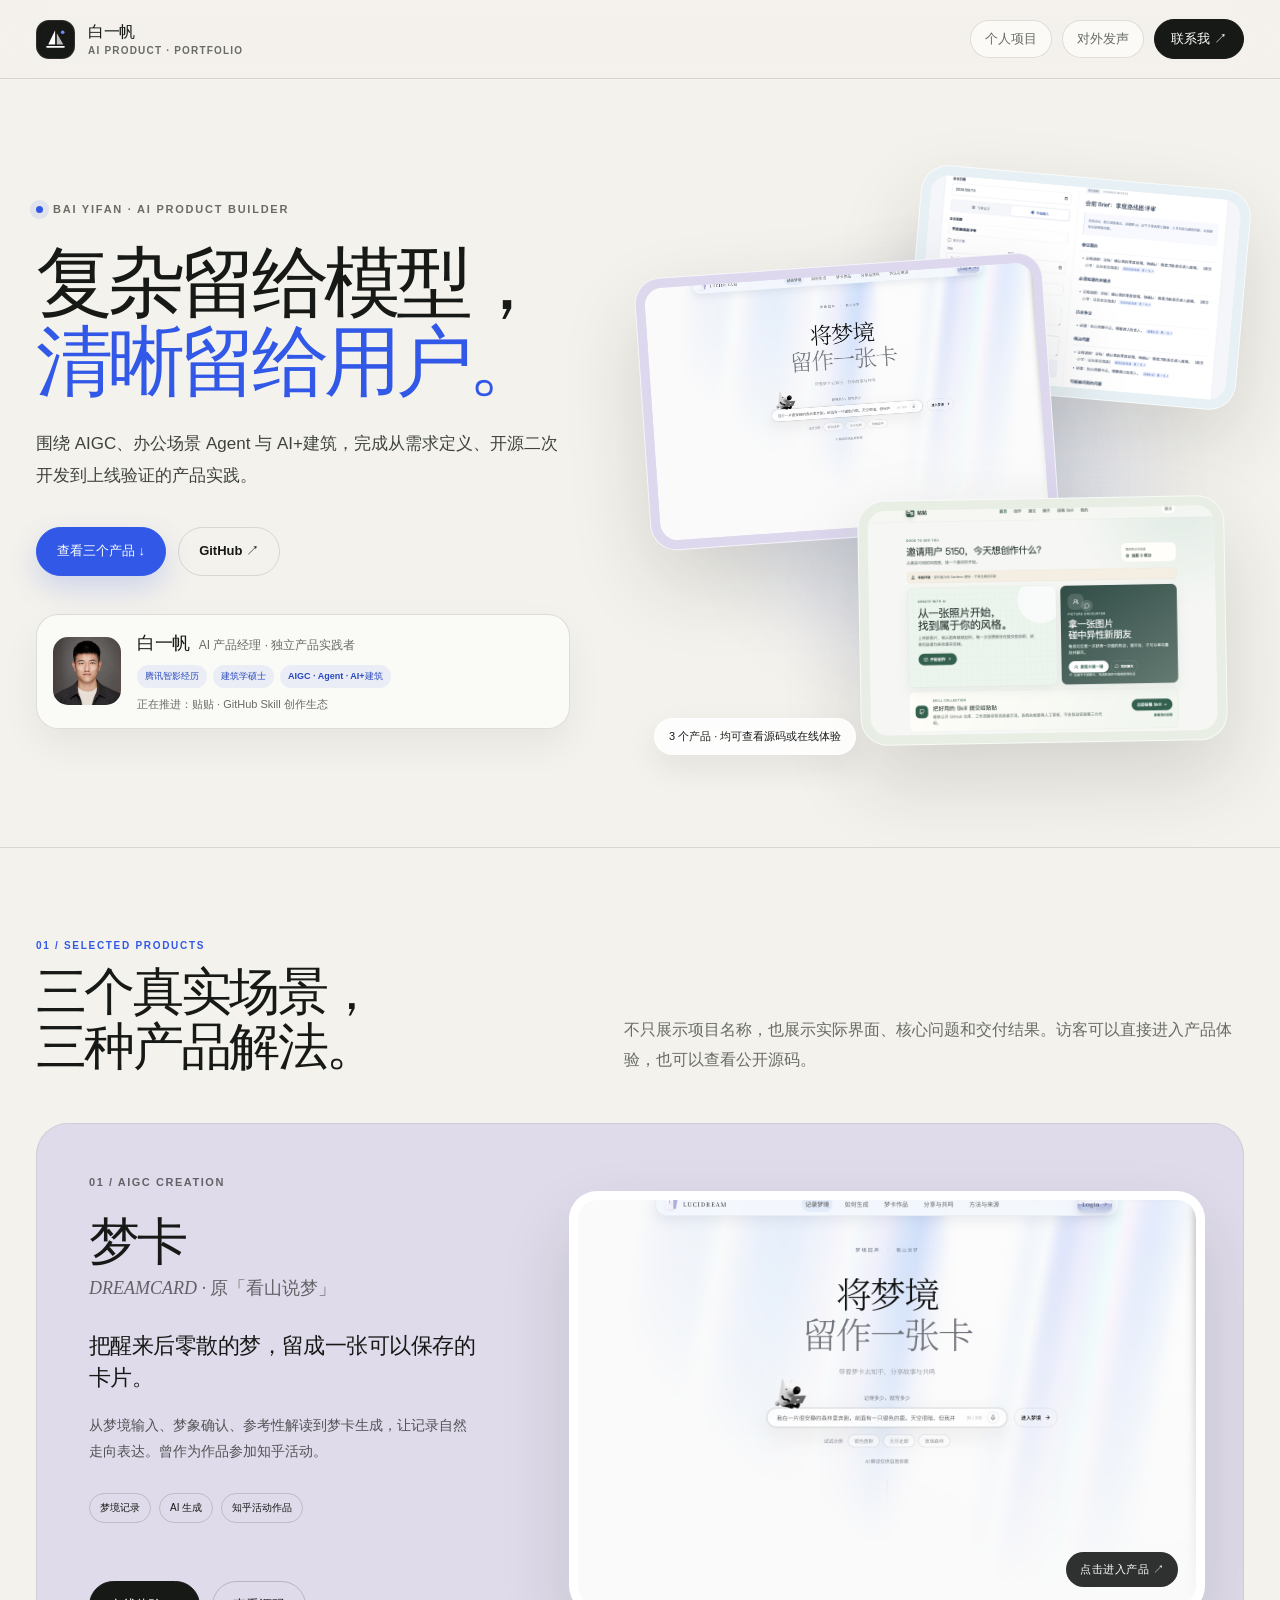
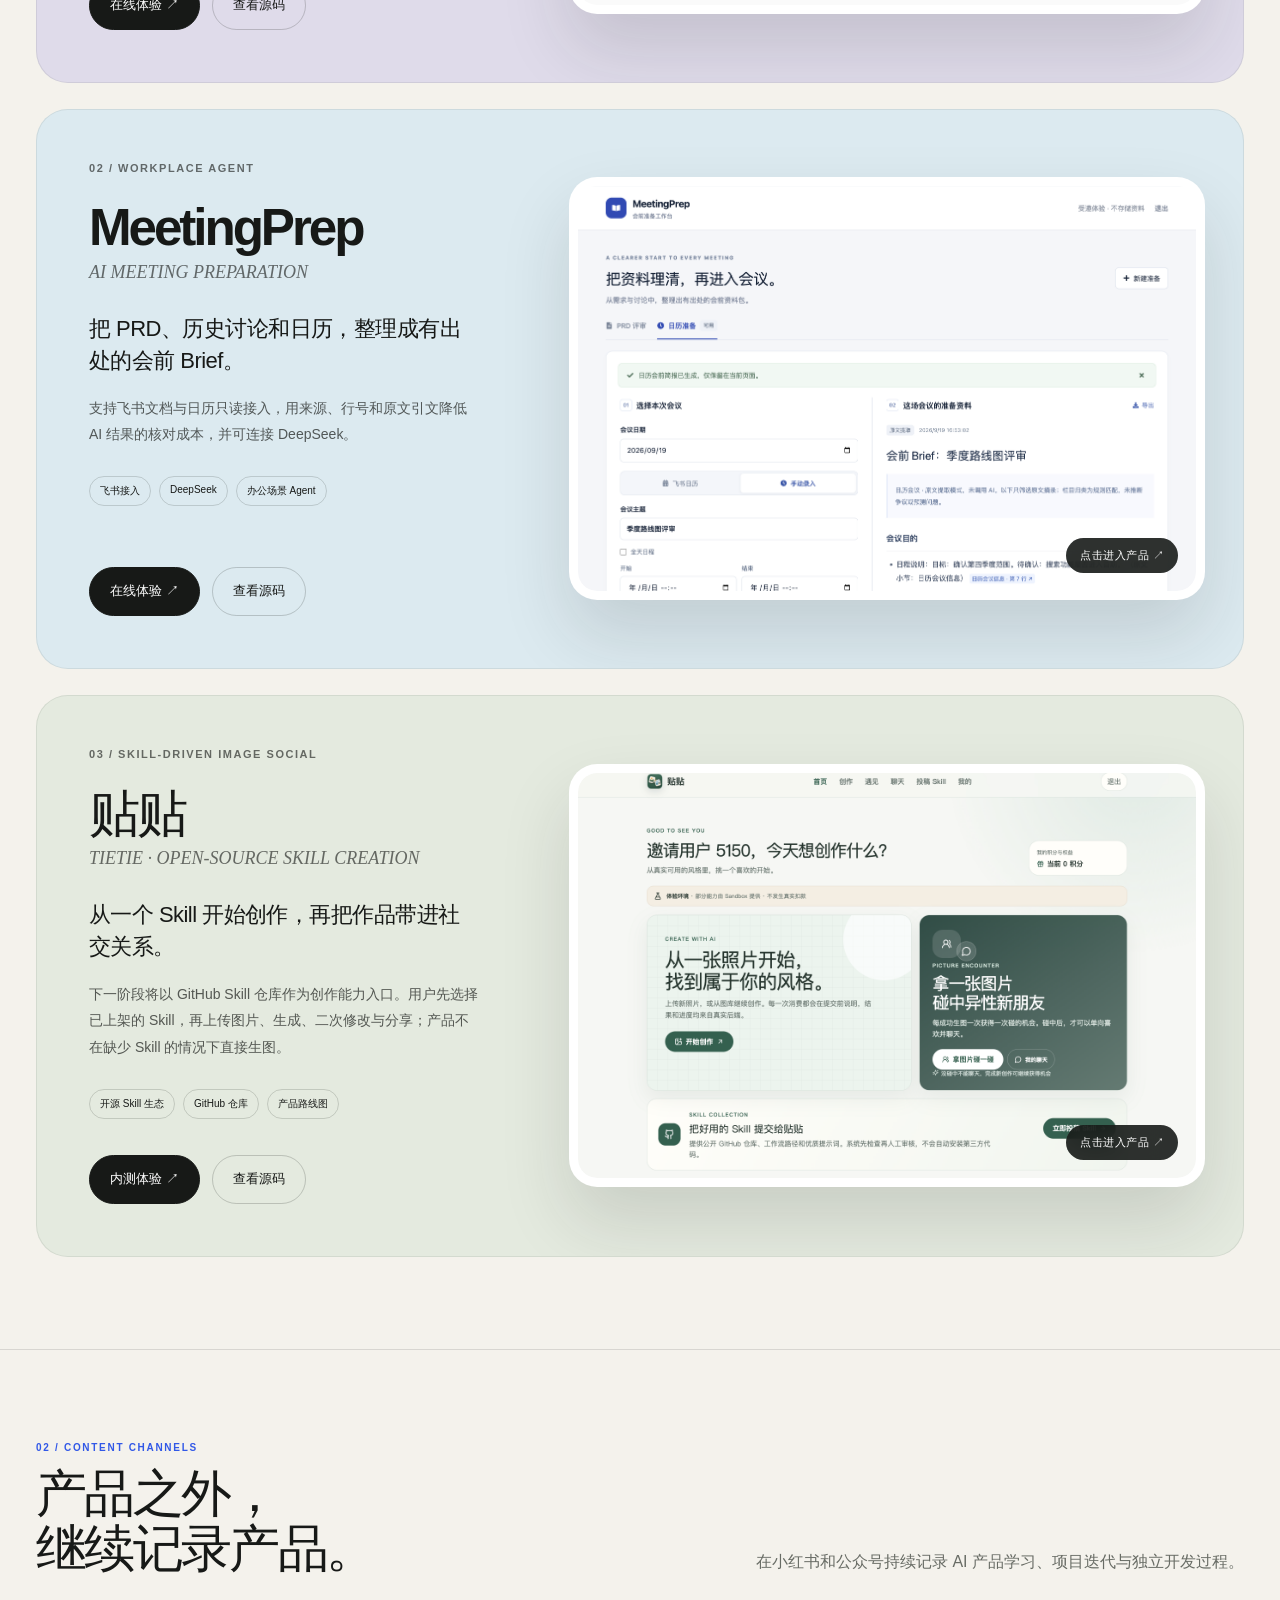
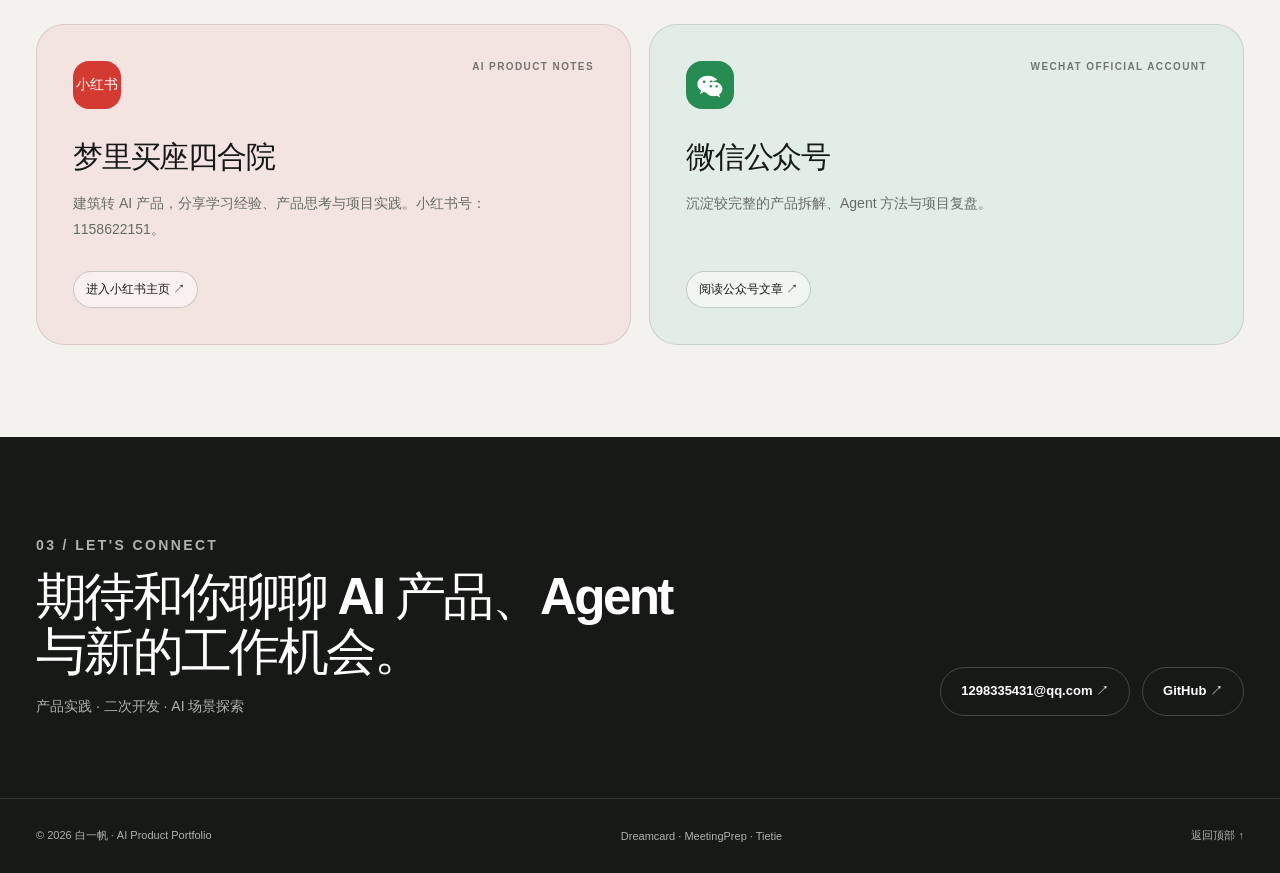
==== commit 0a082067: "Replace portfolio with three-product showcase" ====
--- a/index.html
+++ b/index.html
@@ -3,14 +3,271 @@
 <head>
   <meta charset="utf-8">
   <meta name="viewport" content="width=device-width, initial-scale=1">
-  <title>白一帆 · AI 产品经理作品集</title>
-  <meta name="description" content="白一帆的 AI 产品经理作品集，公开产品原型、Agent 工作流与项目文档。">
-  <link rel="canonical" href="https://1298335431-hub.github.io/laobai-Personal-website/star-map-portfolio.html">
-  <meta http-equiv="refresh" content="0; url=star-map-portfolio.html">
-  <style>body{margin:0;min-height:100vh;display:grid;place-items:center;background:#11192d;color:#e2e6ed;font:16px/1.8 system-ui,sans-serif}main{padding:32px}a{color:inherit;text-underline-offset:5px}</style>
+  <title>白一帆 · AI 产品作品集</title>
+  <meta name="description" content="白一帆的 AI 产品作品集，展示梦卡、MeetingPrep 与贴贴三个可体验项目。">
+  <meta name="theme-color" content="#f4f2ec">
+  <meta property="og:title" content="白一帆 · AI 产品作品集">
+  <meta property="og:description" content="复杂留给模型，清晰留给用户。查看梦卡、MeetingPrep 与贴贴。">
+  <meta property="og:type" content="website">
+  <meta property="og:url" content="https://1298335431-hub.github.io/laobai-Personal-website/">
+  <meta property="og:image" content="https://1298335431-hub.github.io/laobai-Personal-website/assets/dreamcard-ui-cover.png">
+  <link rel="canonical" href="https://1298335431-hub.github.io/laobai-Personal-website/">
+  <style>
+    :root {
+      --paper: #f4f2ec;
+      --paper-2: #ece9e1;
+      --ink: #171917;
+      --muted: #686c65;
+      --line: rgba(23, 25, 23, .13);
+      --white: #fff;
+      --blue: #3158e7;
+      --dream: #b3abd8;
+      --meeting: #b9d5e1;
+      --tietie: #b8caae;
+      --radius: 32px;
+      --wrap: 1240px;
+      font-family: Inter, ui-sans-serif, -apple-system, BlinkMacSystemFont, "Segoe UI", "PingFang SC", "Microsoft YaHei", sans-serif;
+      color: var(--ink);
+      background: var(--paper);
+      font-synthesis: none;
+      -webkit-font-smoothing: antialiased;
+    }
+    * { box-sizing: border-box; }
+    html { scroll-behavior: smooth; scroll-padding-top: 96px; }
+    body { margin: 0; background: var(--paper); }
+    a { color: inherit; text-decoration: none; }
+    img { display: block; max-width: 100%; }
+    h1, h2, h3, p, figure { margin: 0; }
+    button, a { -webkit-tap-highlight-color: transparent; }
+    a:focus-visible { outline: 3px solid var(--blue); outline-offset: 5px; }
+    .wrap { width: min(var(--wrap), calc(100% - 72px)); margin-inline: auto; }
+    .nav {
+      position: sticky; top: 0; z-index: 20;
+      background: rgba(244, 242, 236, .86);
+      backdrop-filter: blur(18px);
+      border-bottom: 1px solid var(--line);
+    }
+    .nav-inner { height: 78px; display: flex; align-items: center; justify-content: space-between; gap: 24px; }
+    .brand { display: flex; align-items: center; gap: 13px; font-weight: 720; letter-spacing: -.02em; }
+    .brand-mark { position: relative; display: grid; place-items: center; width: 39px; height: 39px; overflow: hidden; border-radius: 13px; color: #fff; background: var(--ink); box-shadow: inset 0 0 0 1px rgba(255,255,255,.1); }
+    .brand-mark svg { width: 25px; height: 25px; overflow: visible; }
+    .brand small { display: block; margin-top: 2px; color: var(--muted); font-size: 10px; font-weight: 560; letter-spacing: .12em; }
+    .nav-links { display: flex; align-items: center; gap: 10px; color: var(--muted); font-size: 13px; }
+    .nav-links a { padding: 9px 14px; border: 1px solid var(--line); border-radius: 999px; background: rgba(255,255,255,.58); transition: color .2s ease, border-color .2s ease, background .2s ease, transform .2s ease; }
+    .nav-links a:hover { color: var(--ink); border-color: rgba(23,25,23,.3); background: rgba(255,255,255,.9); transform: translateY(-1px); }
+    .nav-links .nav-cta { padding: 10px 16px; color: #fff !important; background: var(--ink); border-color: var(--ink); border-radius: 999px; }
+    .nav-links .nav-cta:hover { color: #fff !important; background: #292c29; border-color: #292c29; }
+    .hero { padding: 92px 0 86px; overflow: hidden; }
+    .hero-grid { display: grid; grid-template-columns: .94fr 1.06fr; gap: 72px; align-items: center; }
+    .kicker { display: flex; align-items: center; gap: 10px; color: var(--muted); font-size: 11px; font-weight: 700; letter-spacing: .16em; }
+    .kicker::before { content: ""; width: 7px; height: 7px; border-radius: 50%; background: var(--blue); box-shadow: 0 0 0 6px rgba(49, 88, 231, .1); }
+    h1 { margin-top: 28px; font-size: clamp(54px, 6vw, 84px); line-height: 1.02; letter-spacing: -.065em; font-weight: 690; }
+    h1 span { color: var(--blue); }
+    .hero-lead { margin-top: 28px; max-width: 620px; color: #3f433e; font-size: 17px; line-height: 1.9; }
+    .hero-lead strong { color: var(--ink); font-weight: 660; }
+    .actions { display: flex; align-items: center; flex-wrap: wrap; gap: 12px; margin-top: 34px; }
+    .btn { display: inline-flex; align-items: center; justify-content: center; min-height: 49px; padding: 12px 20px; border-radius: 999px; border: 1px solid var(--line); font-size: 13px; font-weight: 650; transition: .2s ease; }
+    .btn:hover { transform: translateY(-2px); border-color: var(--ink); }
+    .btn.primary { color: #fff; background: var(--blue); border-color: var(--blue); box-shadow: 0 12px 30px rgba(49, 88, 231, .2); }
+    .btn.primary:hover { background: #2447c9; }
+    .identity-card { max-width: 590px; margin-top: 38px; padding: 16px; display: grid; grid-template-columns: 68px 1fr; gap: 16px; align-items: center; border: 1px solid var(--line); border-radius: 22px; background: rgba(255,255,255,.58); box-shadow: 0 16px 38px rgba(23,25,23,.06); }
+    .identity-card img { width: 68px; height: 68px; border-radius: 15px; object-fit: cover; object-position: center 39%; filter: saturate(.9); }
+    .identity-name { display: flex; align-items: baseline; flex-wrap: wrap; gap: 9px; }
+    .identity-name strong { font-size: 18px; letter-spacing: -.025em; }
+    .identity-name span { color: var(--muted); font-size: 12px; }
+    .identity-meta { display: flex; flex-wrap: wrap; gap: 6px; margin-top: 10px; }
+    .identity-meta span { padding: 5px 8px; border-radius: 999px; background: rgba(49,88,231,.08); color: #2949be; font-size: 9px; font-weight: 650; }
+    .identity-now { margin-top: 9px; color: var(--muted); font-size: 11px; }
+    .product-stage { position: relative; min-height: 590px; }
+    .stage-glow { position: absolute; inset: 8% 4% 4%; border-radius: 50%; background: radial-gradient(circle, rgba(49, 88, 231, .18), rgba(49, 88, 231, 0) 68%); filter: blur(14px); }
+    .screen { position: absolute; overflow: hidden; border: 1px solid rgba(255,255,255,.72); background: #fff; box-shadow: 0 34px 80px rgba(30, 34, 32, .15); }
+    .screen img { width: 100%; height: 100%; object-fit: cover; }
+    .screen-dream { z-index: 3; left: 0; top: 16%; width: 68%; aspect-ratio: 1.5; padding: 9px; border-radius: 26px; background: #ddd8ed; transform: rotate(-4deg); }
+    .screen-dream img { border-radius: 18px; }
+    .screen-meeting { z-index: 2; right: 0; top: 1%; width: 55%; aspect-ratio: 1.5; padding: 9px; border-radius: 27px; background: #e7f0f4; transform: rotate(5deg); }
+    .screen-meeting img { border-radius: 18px; }
+    .screen-tietie { z-index: 4; right: 3%; bottom: 3%; width: 61%; aspect-ratio: 1.5; padding: 9px; border-radius: 27px; background: #e8eee4; transform: rotate(-1deg); }
+    .screen-tietie img { border-radius: 18px; }
+    .screen-dream { animation: float-dream 8s ease-in-out infinite; }
+    .screen-meeting { animation: float-meeting 8.6s ease-in-out -2.6s infinite; }
+    .screen-tietie { animation: float-tietie 7.6s ease-in-out -4.8s infinite; }
+    .screen:hover { z-index: 8; animation-play-state: paused; }
+    @keyframes float-dream { 0%,100% { transform: translateY(0) rotate(-4deg); } 50% { transform: translateY(-13px) rotate(-2.5deg); } }
+    @keyframes float-meeting { 0%,100% { transform: translateY(0) rotate(5deg); } 50% { transform: translateY(12px) rotate(3.5deg); } }
+    @keyframes float-tietie { 0%,100% { transform: translateY(0) rotate(-1deg); } 50% { transform: translateY(-10px) rotate(.5deg); } }
+    .mini-head { display: flex; align-items: center; justify-content: space-between; color: #58704d; font-size: 9px; letter-spacing: .13em; }
+    .mini-brand { display: flex; align-items: center; gap: 8px; }
+    .mini-brand img { width: 26px; height: 26px; border-radius: 8px; }
+    .style-row { display: grid; grid-template-columns: repeat(3, 1fr); gap: 9px; margin-top: 18px; }
+    .style-card { min-height: 107px; padding: 12px 9px; display: flex; flex-direction: column; justify-content: space-between; border: 1px solid rgba(63,82,55,.13); border-radius: 16px; background: rgba(255,255,255,.65); }
+    .style-card i { display: grid; place-items: center; width: 38px; height: 38px; border-radius: 13px; background: #c8d8c0; color: #43613a; font-style: normal; font-size: 17px; }
+    .style-card:nth-child(2) i { background: #ddd3bf; color: #755f3b; }
+    .style-card:nth-child(3) i { background: #c8d7d7; color: #3f6161; }
+    .style-card span { font-size: 10px; font-weight: 650; }
+    .stage-label { position: absolute; z-index: 6; left: 2%; bottom: 1%; padding: 10px 14px; border: 1px solid rgba(255,255,255,.75); border-radius: 999px; background: rgba(255,255,255,.86); backdrop-filter: blur(12px); font-size: 11px; box-shadow: 0 12px 32px rgba(23,25,23,.08); }
+    .section { padding: 92px 0; border-top: 1px solid var(--line); }
+    .section-head { display: grid; grid-template-columns: .8fr 1.2fr; gap: 60px; align-items: end; margin-bottom: 48px; }
+    .section-number { color: var(--blue); font-size: 10px; font-weight: 750; letter-spacing: .17em; }
+    h2 { margin-top: 13px; font-size: clamp(36px, 4vw, 56px); line-height: 1.08; letter-spacing: -.052em; }
+    .section-intro { max-width: 620px; color: var(--muted); font-size: 16px; line-height: 1.85; justify-self: end; }
+    .projects { display: grid; gap: 26px; }
+    .project { position: relative; min-height: 560px; display: grid; grid-template-columns: .82fr 1.18fr; overflow: hidden; border-radius: var(--radius); border: 1px solid rgba(23,25,23,.08); }
+    .project-copy { padding: 52px; display: flex; flex-direction: column; align-items: flex-start; }
+    .project-index { font-size: 11px; font-weight: 720; letter-spacing: .14em; opacity: .62; }
+    .project h3 { margin-top: 28px; font-size: clamp(40px, 4vw, 64px); line-height: 1; letter-spacing: -.06em; }
+    .project-en { margin-top: 9px; font-family: Georgia, serif; font-size: 18px; font-style: italic; opacity: .62; }
+    .project-tagline { margin-top: 30px; max-width: 390px; font-size: 22px; line-height: 1.48; letter-spacing: -.025em; }
+    .project-description { margin-top: 17px; max-width: 440px; color: rgba(23,25,23,.7); font-size: 14px; line-height: 1.9; }
+    .project-tags { display: flex; flex-wrap: wrap; gap: 8px; margin-top: 28px; }
+    .project-tags span { padding: 7px 10px; border: 1px solid rgba(23,25,23,.16); border-radius: 999px; font-size: 10px; }
+    .project .actions { margin-top: auto; padding-top: 36px; }
+    .project .btn { border-color: rgba(23,25,23,.2); }
+    .project .btn.solid { color: #fff; background: var(--ink); border-color: var(--ink); }
+    .project-visual { position: relative; padding: 38px; min-width: 0; display: flex; align-items: center; justify-content: center; }
+    .project-dream { background: #dfdbea; }
+    .project-meeting { background: #dceaf0; }
+    .project-tietie { background: #e4eadf; }
+    .device { width: 100%; aspect-ratio: 1.5; overflow: hidden; border-radius: 28px; background: #fff; box-shadow: 0 34px 70px rgba(34,36,33,.14); border: 9px solid rgba(255,255,255,.76); }
+    .device img { width: 100%; height: 100%; border-radius: 19px; object-fit: cover; }
+    .project-meeting .device img { object-position: top center; }
+    .project-visual .device { position: relative; transition: transform .22s ease, box-shadow .22s ease; }
+    .project-visual:hover .device { transform: translateY(-5px); box-shadow: 0 42px 80px rgba(34,36,33,.18); }
+    .entry-hint { position: absolute; right: 18px; bottom: 18px; padding: 10px 14px; border-radius: 999px; color: #fff; background: rgba(18,21,19,.88); backdrop-filter: blur(12px); font-size: 11px; font-weight: 700; letter-spacing: .04em; }
+    .tietie-product { width: 100%; height: 100%; min-height: 510px; padding: 38px; border-radius: 28px 28px 0 0; background: #f8f8f3; box-shadow: 0 34px 70px rgba(34,36,33,.13); }
+    .tietie-toolbar { display: flex; justify-content: space-between; align-items: center; padding-bottom: 22px; border-bottom: 1px solid var(--line); }
+    .tietie-toolbar strong { font-size: 18px; }
+    .tietie-toolbar span { color: var(--muted); font-size: 11px; }
+    .upload-pill { margin: 26px 0 20px; padding: 22px; border: 1px dashed #99ac91; border-radius: 18px; color: #5d7453; text-align: center; font-size: 12px; }
+    .tietie-product .style-row { gap: 14px; }
+    .tietie-product .style-card { min-height: 210px; padding: 18px; border-radius: 20px; background: #fff; }
+    .tietie-product .style-card i { width: 72px; height: 72px; border-radius: 22px; font-size: 28px; }
+    .tietie-product .style-card span { font-size: 13px; }
+    .tietie-product .style-card small { color: var(--muted); font-size: 10px; }
+    .social-grid { display: grid; grid-template-columns: repeat(2, 1fr); gap: 18px; }
+    .social-card { min-height: 290px; padding: 36px; display: flex; flex-direction: column; border: 1px solid var(--line); border-radius: 28px; background: #fff; transition: transform .22s ease, box-shadow .22s ease, border-color .22s ease; }
+    a.social-card:hover { transform: translateY(-5px); border-color: rgba(23,25,23,.24); box-shadow: 0 24px 50px rgba(23,25,23,.09); }
+    .social-card.xhs { background: #f3e4e1; }
+    .social-card.wechat { background: #e2eee5; }
+    .social-top { display: flex; justify-content: space-between; align-items: flex-start; gap: 20px; }
+    .social-icon { display: grid; place-items: center; width: 48px; height: 48px; border-radius: 16px; color: #fff; background: #d33b32; font-size: 14px; font-weight: 800; }
+    .wechat .social-icon { background: #278b54; }
+    .wechat .social-icon svg { width: 30px; height: 30px; fill: currentColor; }
+    .social-card small { color: rgba(23,25,23,.56); font-size: 10px; font-weight: 730; letter-spacing: .14em; }
+    .social-card h3 { margin-top: 28px; font-size: 30px; letter-spacing: -.04em; }
+    .social-card p { max-width: 480px; margin-top: 13px; color: var(--muted); font-size: 14px; line-height: 1.85; }
+    .social-link { margin-top: auto; padding-top: 28px; font-size: 12px; font-weight: 700; }
+    .social-link span { display: inline-flex; padding: 9px 12px; border: 1px solid rgba(23,25,23,.2); border-radius: 999px; background: rgba(255,255,255,.48); }
+    .social-link.pending span { border-style: dashed; color: var(--muted); background: transparent; }
+    .contact { padding: 82px 0; color: #fff; background: var(--ink); }
+    .contact-inner { display: grid; grid-template-columns: 1.2fr .8fr; gap: 50px; align-items: end; }
+    .contact h2 { max-width: 720px; margin-top: 16px; }
+    .contact p { margin-top: 18px; color: #aeb3ac; font-size: 14px; }
+    .contact-links { display: flex; justify-content: flex-end; flex-wrap: wrap; gap: 12px; }
+    .contact .btn { color: #fff; border-color: rgba(255,255,255,.2); }
+    .contact .btn:hover { border-color: #fff; }
+    .footer { color: #aeb3ac; background: var(--ink); border-top: 1px solid rgba(255,255,255,.12); }
+    .footer-inner { min-height: 74px; display: flex; align-items: center; justify-content: space-between; gap: 24px; font-size: 11px; }
+    @media (max-width: 980px) {
+      .wrap { width: min(var(--wrap), calc(100% - 44px)); }
+      .hero-grid { grid-template-columns: 1fr; gap: 50px; }
+      .product-stage { min-height: 570px; max-width: 760px; width: 100%; margin-inline: auto; }
+      .section-head { grid-template-columns: 1fr; gap: 18px; }
+      .section-intro { justify-self: start; }
+      .project { grid-template-columns: 1fr; }
+      .project-copy { min-height: 500px; }
+      .project-visual { padding: 0 36px; min-height: 520px; }
+      .social-grid { grid-template-columns: 1fr; }
+    }
+    @media (max-width: 680px) {
+      .wrap { width: calc(100% - 32px); }
+      .nav-inner { height: 68px; }
+      .brand small, .nav-links a:not(.nav-cta) { display: none; }
+      .hero { padding: 58px 0 62px; }
+      h1 { font-size: clamp(48px, 15vw, 67px); }
+      .hero-lead { font-size: 15px; }
+      .identity-card { margin-top: 32px; }
+      .product-stage { min-height: 405px; }
+      .screen-dream { width: 72%; }
+      .screen-meeting { width: 55%; }
+      .screen-tietie { width: 64%; }
+      .style-card { min-height: 76px; padding: 8px; }
+      .style-card i { width: 28px; height: 28px; border-radius: 9px; font-size: 12px; }
+      .stage-label { display: none; }
+      .section { padding: 66px 0; }
+      .project { min-height: 0; border-radius: 24px; }
+      .project-copy { min-height: 470px; padding: 34px 26px; }
+      .project-visual { min-height: 300px; padding: 18px; }
+      .tietie-product { min-height: 390px; padding: 22px 16px; }
+      .tietie-product .style-row { gap: 7px; }
+      .tietie-product .style-card { min-height: 155px; padding: 11px; }
+      .tietie-product .style-card i { width: 48px; height: 48px; }
+      .contact-inner { grid-template-columns: 1fr; }
+      .contact-links { justify-content: flex-start; }
+      .footer-inner { align-items: flex-start; flex-direction: column; justify-content: center; padding: 22px 0; }
+    }
+    @media (prefers-reduced-motion: reduce) { html { scroll-behavior: auto; } * { transition: none !important; animation: none !important; } }
+  </style>
 </head>
 <body>
-  <main><h1>白一帆的作品集</h1><p>正在进入作品集。<a href="star-map-portfolio.html">点击继续 →</a></p></main>
-  <script>location.replace('star-map-portfolio.html' + location.search + location.hash);</script>
+  <nav class="nav" aria-label="主要导航">
+    <div class="wrap nav-inner">
+      <a class="brand" href="#top" aria-label="白一帆个人作品集首页"><span class="brand-mark" aria-hidden="true"><svg viewBox="0 0 32 32"><path d="M15.5 4.2 6.7 22.4h8.8V4.2Z" fill="currentColor"/><path d="M17.7 8.1 26 22.4h-8.3V8.1Z" fill="currentColor" opacity=".72"/><path d="M5.3 25.4h21.4" fill="none" stroke="currentColor" stroke-width="2.4" stroke-linecap="round"/><circle cx="25.2" cy="6.8" r="2.3" fill="#6f8cff"/></svg></span><span>白一帆<small>AI PRODUCT · PORTFOLIO</small></span></a>
+      <div class="nav-links"><a href="#projects">个人项目</a><a href="#channels">对外发声</a><a class="nav-cta" href="#contact">联系我 ↗</a></div>
+    </div>
+  </nav>
+
+  <main id="top">
+    <section class="hero">
+      <div class="wrap hero-grid">
+        <div>
+          <p class="kicker">BAI YIFAN · AI PRODUCT BUILDER</p>
+          <h1>复杂留给模型，<br><span>清晰留给用户。</span></h1>
+          <p class="hero-lead">围绕 AIGC、办公场景 Agent 与 AI+建筑，完成从需求定义、开源二次开发到上线验证的产品实践。</p>
+          <div class="actions"><a class="btn primary" href="#projects">查看三个产品 ↓</a><a class="btn" href="https://github.com/1298335431-hub" target="_blank" rel="noopener noreferrer">GitHub ↗</a></div>
+          <div class="identity-card"><img src="./assets/bai-yifan-portrait.jpg" alt="白一帆个人照片"><div><div class="identity-name"><strong>白一帆</strong><span>AI 产品经理 · 独立产品实践者</span></div><div class="identity-meta"><span>腾讯智影经历</span><span>建筑学硕士</span><span>AIGC · Agent · AI+建筑</span></div><p class="identity-now">正在推进：贴贴 · GitHub Skill 创作生态</p></div></div>
+        </div>
+        <div class="product-stage" aria-label="梦卡、MeetingPrep 和贴贴产品画面组合">
+          <span class="stage-glow" aria-hidden="true"></span>
+          <a class="screen screen-dream" href="https://seoshulk2a6fn66jib6rs.apigateway-cn-beijing.volceapi.com/" target="_blank" rel="noopener noreferrer" aria-label="打开梦卡"><img src="./assets/dreamcard-ui-cover.png" alt="梦卡真实首页"></a>
+          <a class="screen screen-meeting" href="https://s5gpjstgrhrpqd54s6976.apigateway-cn-beijing.volceapi.com/" target="_blank" rel="noopener noreferrer" aria-label="打开 MeetingPrep"><img src="./assets/meetingprep-calendar.png" alt="MeetingPrep 真实日历准备界面"></a>
+          <a class="screen screen-tietie" href="https://sv47l1ha6bddrf233tutq.apigateway-cn-beijing.volceapi.com/" target="_blank" rel="noopener noreferrer" aria-label="打开贴贴"><img src="./assets/tietie-ui-cover.png" alt="贴贴真实首页与 Skill 投稿入口"></a>
+          <span class="stage-label">3 个产品 · 均可查看源码或在线体验</span>
+        </div>
+      </div>
+    </section>
+
+    <section class="section" id="projects">
+      <div class="wrap">
+        <div class="section-head"><div><p class="section-number">01 / SELECTED PRODUCTS</p><h2>三个真实场景，<br>三种产品解法。</h2></div><p class="section-intro">不只展示项目名称，也展示实际界面、核心问题和交付结果。访客可以直接进入产品体验，也可以查看公开源码。</p></div>
+        <div class="projects">
+          <article class="project project-dream">
+            <div class="project-copy"><span class="project-index">01 / AIGC CREATION</span><h3>梦卡</h3><p class="project-en">DREAMCARD · 原「看山说梦」</p><p class="project-tagline">把醒来后零散的梦，留成一张可以保存的卡片。</p><p class="project-description">从梦境输入、梦象确认、参考性解读到梦卡生成，让记录自然走向表达。曾作为作品参加知乎活动。</p><div class="project-tags"><span>梦境记录</span><span>AI 生成</span><span>知乎活动作品</span></div><div class="actions"><a class="btn solid" href="https://seoshulk2a6fn66jib6rs.apigateway-cn-beijing.volceapi.com/" target="_blank" rel="noopener noreferrer">在线体验 ↗</a><a class="btn" href="https://github.com/1298335431-hub/lucidream" target="_blank" rel="noopener noreferrer">查看源码</a></div></div>
+            <a class="project-visual" href="https://seoshulk2a6fn66jib6rs.apigateway-cn-beijing.volceapi.com/" target="_blank" rel="noopener noreferrer" aria-label="打开梦卡在线产品"><div class="device"><img src="./assets/dreamcard-ui-cover.png" alt="梦卡真实首页：将梦境留作一张卡"><span class="entry-hint">点击进入产品 ↗</span></div></a>
+          </article>
+          <article class="project project-meeting">
+            <div class="project-copy"><span class="project-index">02 / WORKPLACE AGENT</span><h3>MeetingPrep</h3><p class="project-en">AI MEETING PREPARATION</p><p class="project-tagline">把 PRD、历史讨论和日历，整理成有出处的会前 Brief。</p><p class="project-description">支持飞书文档与日历只读接入，用来源、行号和原文引文降低 AI 结果的核对成本，并可连接 DeepSeek。</p><div class="project-tags"><span>飞书接入</span><span>DeepSeek</span><span>办公场景 Agent</span></div><div class="actions"><a class="btn solid" href="https://s5gpjstgrhrpqd54s6976.apigateway-cn-beijing.volceapi.com/" target="_blank" rel="noopener noreferrer">在线体验 ↗</a><a class="btn" href="https://github.com/1298335431-hub/meeting-prep" target="_blank" rel="noopener noreferrer">查看源码</a></div></div>
+            <a class="project-visual" href="https://s5gpjstgrhrpqd54s6976.apigateway-cn-beijing.volceapi.com/" target="_blank" rel="noopener noreferrer" aria-label="打开 MeetingPrep 在线产品"><div class="device"><img src="./assets/meetingprep-calendar.png" alt="MeetingPrep 真实界面：日历准备与会前 Brief"><span class="entry-hint">点击进入产品 ↗</span></div></a>
+          </article>
+          <article class="project project-tietie">
+            <div class="project-copy"><span class="project-index">03 / SKILL-DRIVEN IMAGE SOCIAL</span><h3>贴贴</h3><p class="project-en">TIETIE · OPEN-SOURCE SKILL CREATION</p><p class="project-tagline">从一个 Skill 开始创作，再把作品带进社交关系。</p><p class="project-description">下一阶段将以 GitHub Skill 仓库作为创作能力入口。用户先选择已上架的 Skill，再上传图片、生成、二次修改与分享；产品不在缺少 Skill 的情况下直接生图。</p><div class="project-tags"><span>开源 Skill 生态</span><span>GitHub 仓库</span><span>产品路线图</span></div><div class="actions"><a class="btn solid" href="https://sv47l1ha6bddrf233tutq.apigateway-cn-beijing.volceapi.com/" target="_blank" rel="noopener noreferrer">内测体验 ↗</a><a class="btn" href="https://github.com/1298335431-hub/tietie" target="_blank" rel="noopener noreferrer">查看源码</a></div></div>
+            <a class="project-visual" href="https://sv47l1ha6bddrf233tutq.apigateway-cn-beijing.volceapi.com/" target="_blank" rel="noopener noreferrer" aria-label="打开贴贴在线产品"><div class="device"><img src="./assets/tietie-ui-cover.png" alt="贴贴真实首页：创作、碰一碰与 GitHub Skill 投稿"><span class="entry-hint">点击进入产品 ↗</span></div></a>
+          </article>
+        </div>
+      </div>
+    </section>
+
+    <section class="section" id="channels">
+      <div class="wrap">
+        <div class="section-head"><div><p class="section-number">02 / CONTENT CHANNELS</p><h2>产品之外，<br>继续记录产品。</h2></div><p class="section-intro">在小红书和公众号持续记录 AI 产品学习、项目迭代与独立开发过程。</p></div>
+        <div class="social-grid">
+          <a class="social-card xhs" href="https://www.xiaohongshu.com/user/profile/60d5353400000000200283d3" target="_blank" rel="noopener noreferrer" aria-label="打开梦里买座四合院的小红书主页"><div class="social-top"><span class="social-icon">小红书</span><small>AI PRODUCT NOTES</small></div><h3>梦里买座四合院</h3><p>建筑转 AI 产品，分享学习经验、产品思考与项目实践。小红书号：1158622151。</p><div class="social-link"><span>进入小红书主页 ↗</span></div></a>
+          <a class="social-card wechat" href="https://mp.weixin.qq.com/s/V-Ax3F13L4weYdo55-QBYA" target="_blank" rel="noopener noreferrer" aria-label="打开白一帆的微信公众号文章"><div class="social-top"><span class="social-icon" aria-label="微信公众号图标"><svg viewBox="0 0 64 64" aria-hidden="true"><path d="M27 12C14.85 12 5 20.06 5 30c0 5.55 3.12 10.52 8.03 13.82L10.5 51l8.42-4.2c2.55.78 5.28 1.2 8.08 1.2 1.18 0 2.34-.07 3.46-.21A19.08 19.08 0 0 1 29 40.5c0-9.67 8.06-17.69 18.5-19.17C43.9 15.72 36.22 12 27 12Zm-7.4 10.2a3.1 3.1 0 1 1 0 6.2 3.1 3.1 0 0 1 0-6.2Zm14.8 0a3.1 3.1 0 1 1 0 6.2 3.1 3.1 0 0 1 0-6.2Z"/><path d="M58.5 40.5c0-8.56-8.3-15.5-18.5-15.5s-18.5 6.94-18.5 15.5S29.8 56 40 56c2.28 0 4.46-.35 6.48-1l7.02 3.5-2.12-6.04c4.36-2.82 7.12-7.1 7.12-11.96ZM33.7 37.4a2.6 2.6 0 1 1 0-5.2 2.6 2.6 0 0 1 0 5.2Zm12.6 0a2.6 2.6 0 1 1 0-5.2 2.6 2.6 0 0 1 0 5.2Z"/></svg></span><small>WECHAT OFFICIAL ACCOUNT</small></div><h3>微信公众号</h3><p>沉淀较完整的产品拆解、Agent 方法与项目复盘。</p><div class="social-link"><span>阅读公众号文章 ↗</span></div></a>
+        </div>
+      </div>
+    </section>
+
+    <section class="contact" id="contact"><div class="wrap contact-inner"><div><p class="section-number">03 / LET'S CONNECT</p><h2>期待和你聊聊 AI 产品、Agent 与新的工作机会。</h2><p>产品实践 · 二次开发 · AI 场景探索</p></div><div class="contact-links"><a class="btn" href="mailto:1298335431@qq.com">1298335431@qq.com ↗</a><a class="btn" href="https://github.com/1298335431-hub" target="_blank" rel="noopener noreferrer">GitHub ↗</a></div></div></section>
+  </main>
+  <footer class="footer"><div class="wrap footer-inner"><span>© 2026 白一帆 · AI Product Portfolio</span><span>Dreamcard · MeetingPrep · Tietie</span><a href="#top">返回顶部 ↑</a></div></footer>
 </body>
 </html>
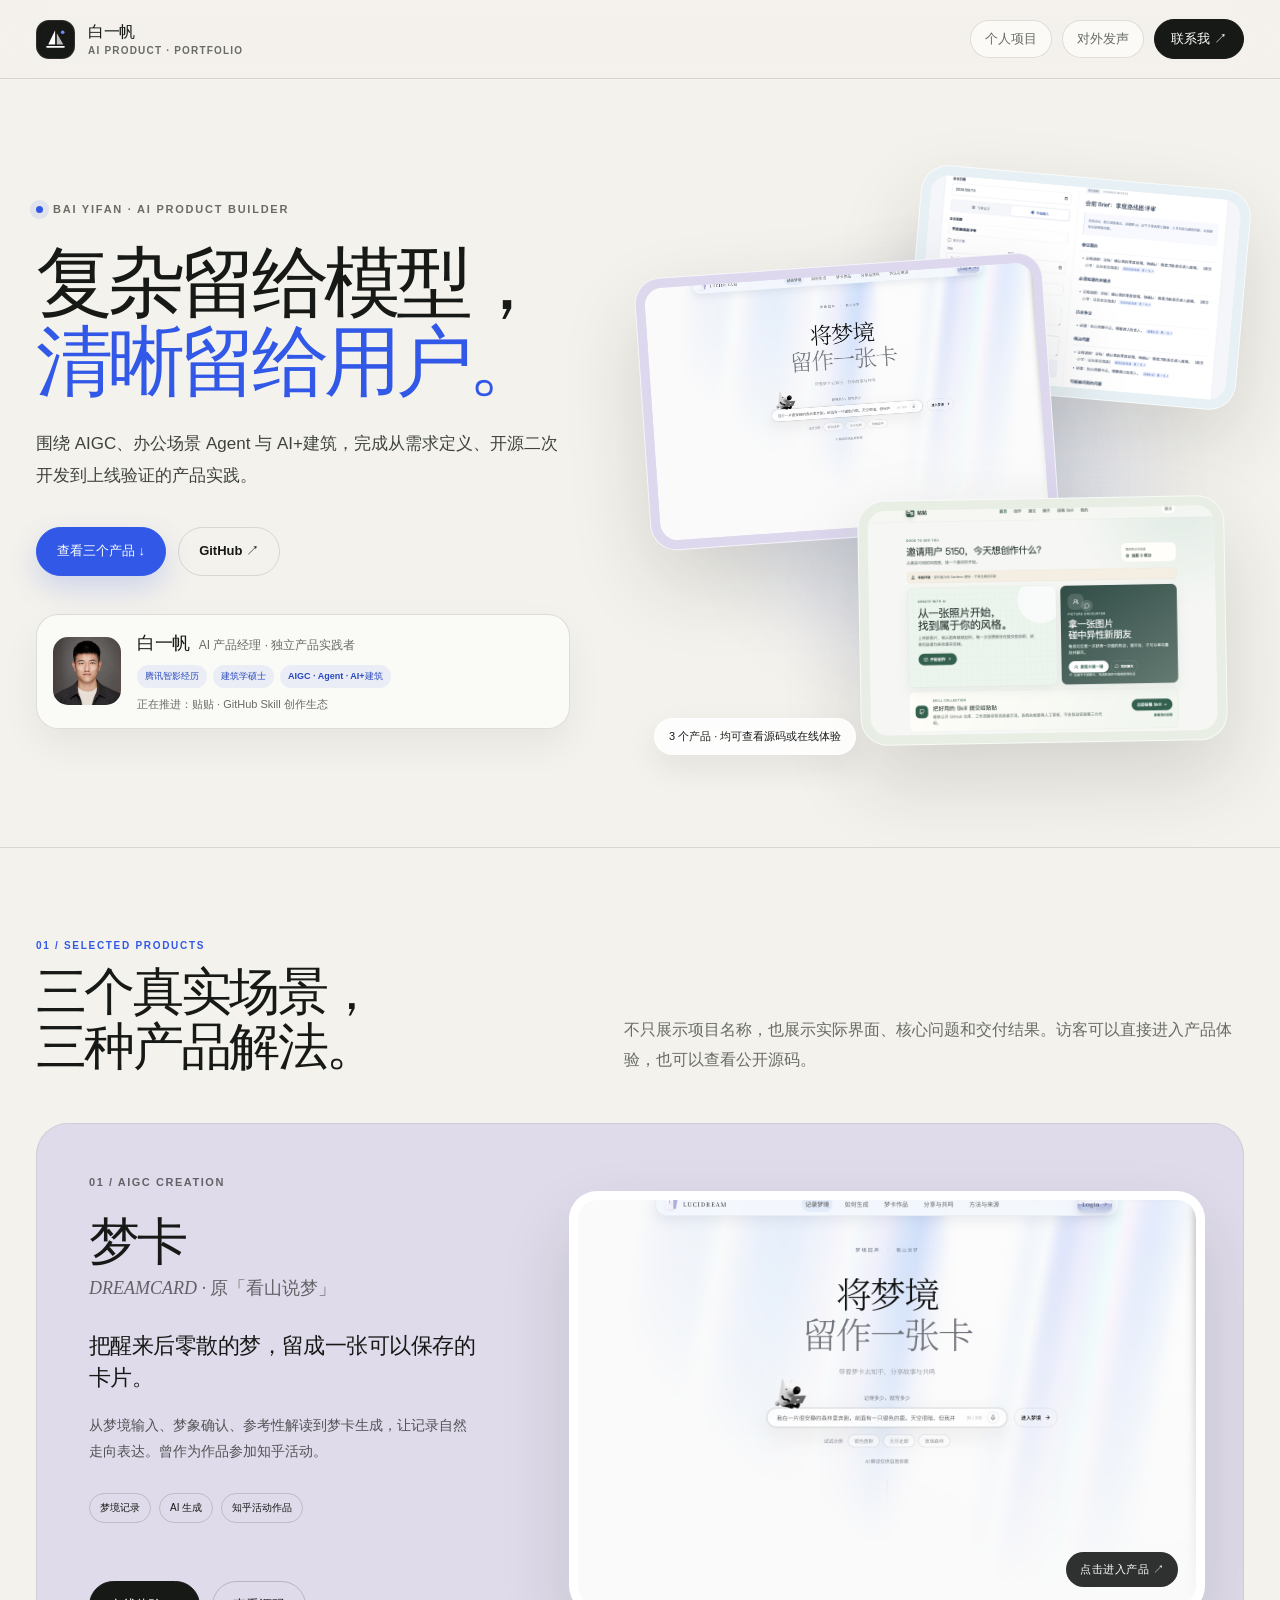
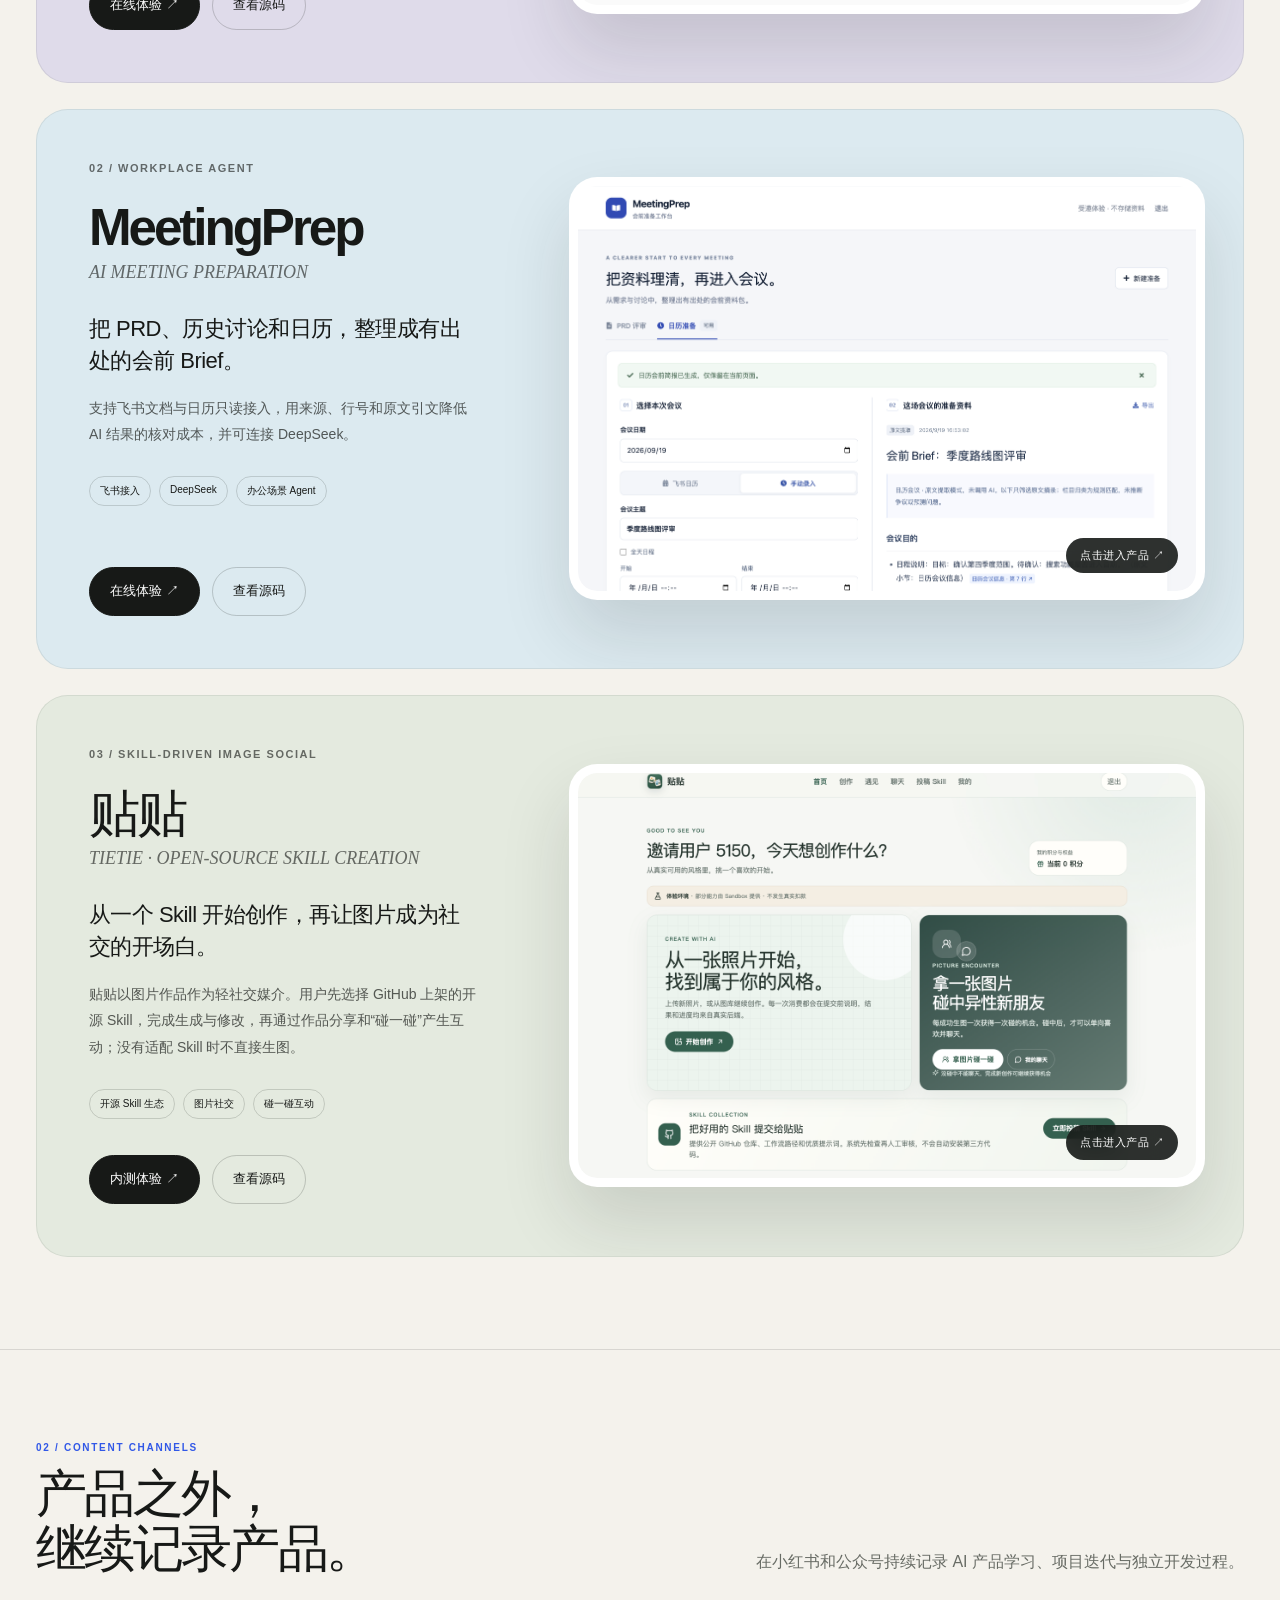
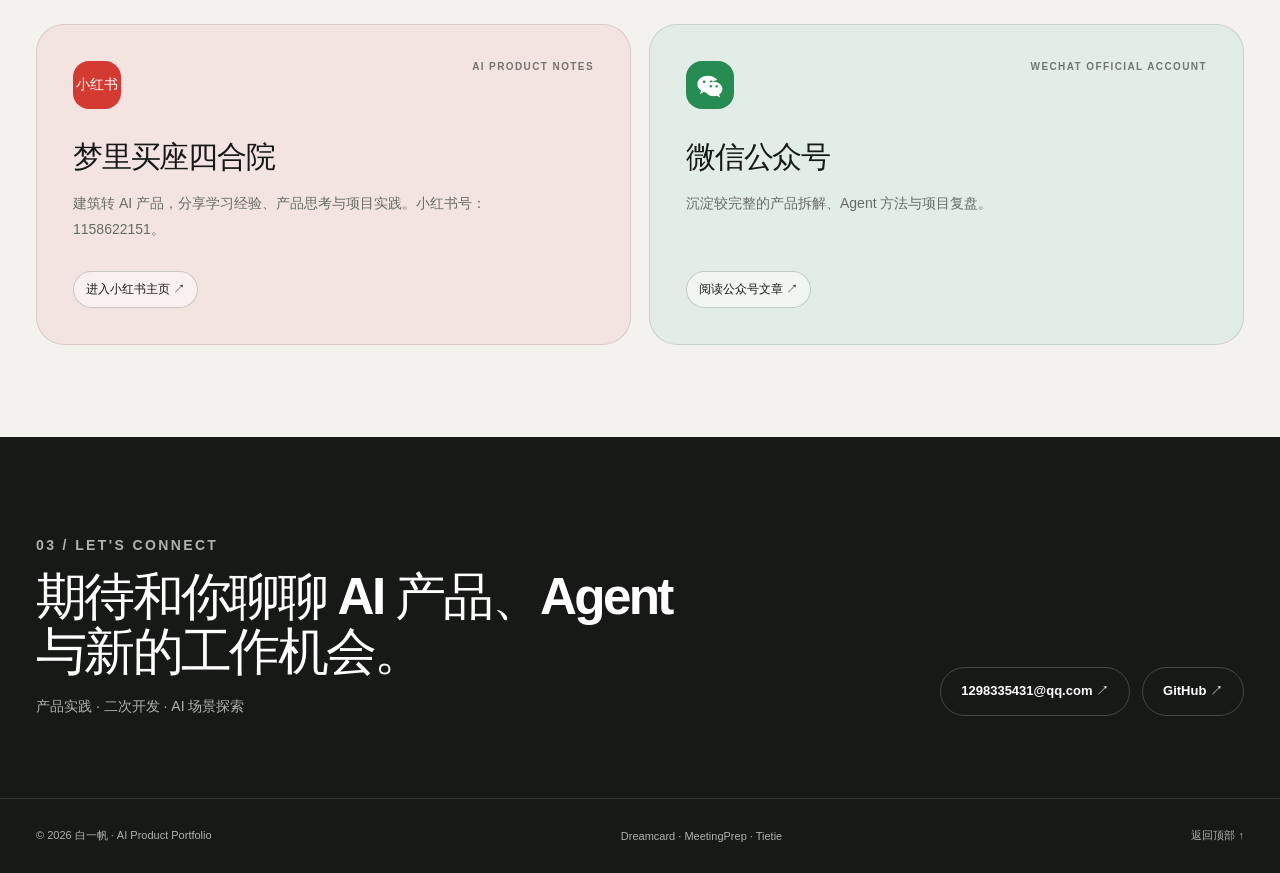
==== commit 4a49fe83: "Clarify Tietie social product positioning" ====
--- a/index.html
+++ b/index.html
@@ -249,7 +249,7 @@
             <a class="project-visual" href="https://s5gpjstgrhrpqd54s6976.apigateway-cn-beijing.volceapi.com/" target="_blank" rel="noopener noreferrer" aria-label="打开 MeetingPrep 在线产品"><div class="device"><img src="./assets/meetingprep-calendar.png" alt="MeetingPrep 真实界面：日历准备与会前 Brief"><span class="entry-hint">点击进入产品 ↗</span></div></a>
           </article>
           <article class="project project-tietie">
-            <div class="project-copy"><span class="project-index">03 / SKILL-DRIVEN IMAGE SOCIAL</span><h3>贴贴</h3><p class="project-en">TIETIE · OPEN-SOURCE SKILL CREATION</p><p class="project-tagline">从一个 Skill 开始创作，再把作品带进社交关系。</p><p class="project-description">下一阶段将以 GitHub Skill 仓库作为创作能力入口。用户先选择已上架的 Skill，再上传图片、生成、二次修改与分享；产品不在缺少 Skill 的情况下直接生图。</p><div class="project-tags"><span>开源 Skill 生态</span><span>GitHub 仓库</span><span>产品路线图</span></div><div class="actions"><a class="btn solid" href="https://sv47l1ha6bddrf233tutq.apigateway-cn-beijing.volceapi.com/" target="_blank" rel="noopener noreferrer">内测体验 ↗</a><a class="btn" href="https://github.com/1298335431-hub/tietie" target="_blank" rel="noopener noreferrer">查看源码</a></div></div>
+            <div class="project-copy"><span class="project-index">03 / SKILL-DRIVEN IMAGE SOCIAL</span><h3>贴贴</h3><p class="project-en">TIETIE · OPEN-SOURCE SKILL CREATION</p><p class="project-tagline">从一个 Skill 开始创作，再让图片成为社交的开场白。</p><p class="project-description">贴贴以图片作品作为轻社交媒介。用户先选择 GitHub 上架的开源 Skill，完成生成与修改，再通过作品分享和“碰一碰”产生互动；没有适配 Skill 时不直接生图。</p><div class="project-tags"><span>开源 Skill 生态</span><span>图片社交</span><span>碰一碰互动</span></div><div class="actions"><a class="btn solid" href="https://sv47l1ha6bddrf233tutq.apigateway-cn-beijing.volceapi.com/" target="_blank" rel="noopener noreferrer">内测体验 ↗</a><a class="btn" href="https://github.com/1298335431-hub/tietie" target="_blank" rel="noopener noreferrer">查看源码</a></div></div>
             <a class="project-visual" href="https://sv47l1ha6bddrf233tutq.apigateway-cn-beijing.volceapi.com/" target="_blank" rel="noopener noreferrer" aria-label="打开贴贴在线产品"><div class="device"><img src="./assets/tietie-ui-cover.png" alt="贴贴真实首页：创作、碰一碰与 GitHub Skill 投稿"><span class="entry-hint">点击进入产品 ↗</span></div></a>
           </article>
         </div>
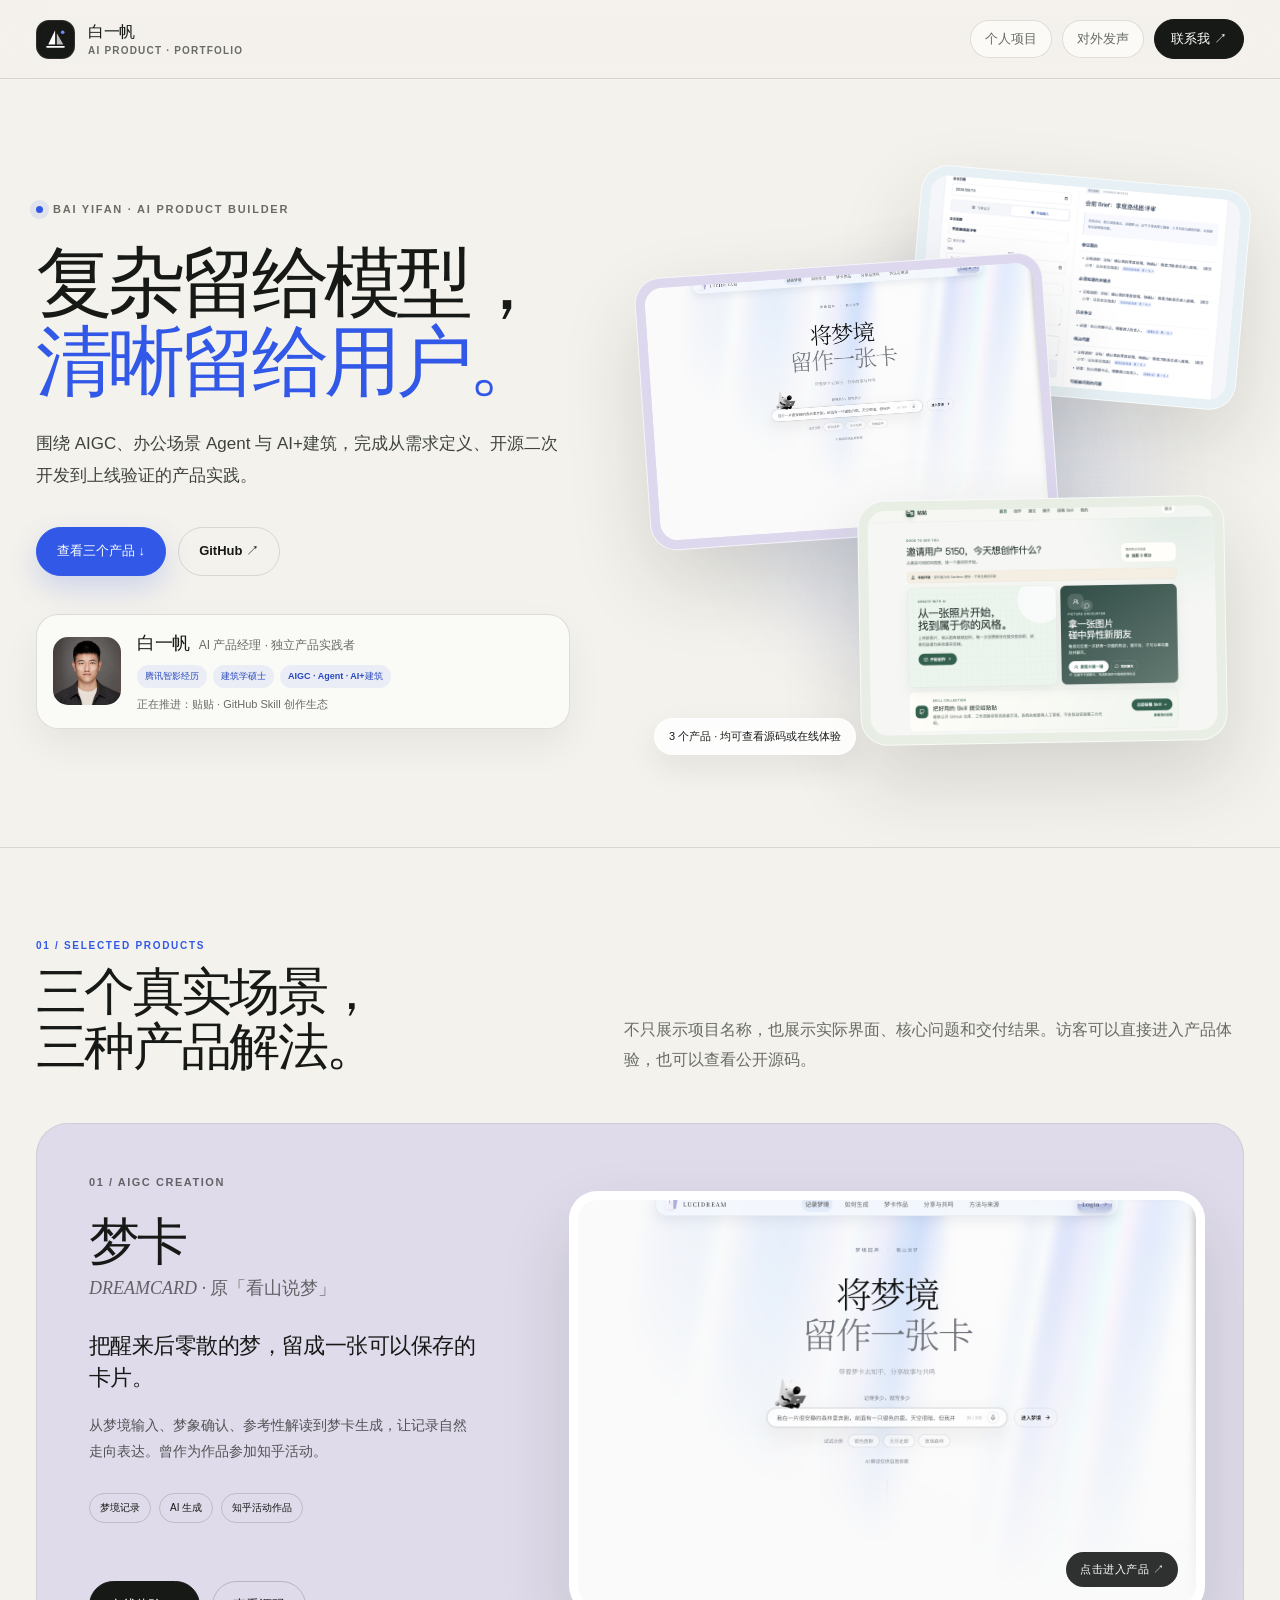
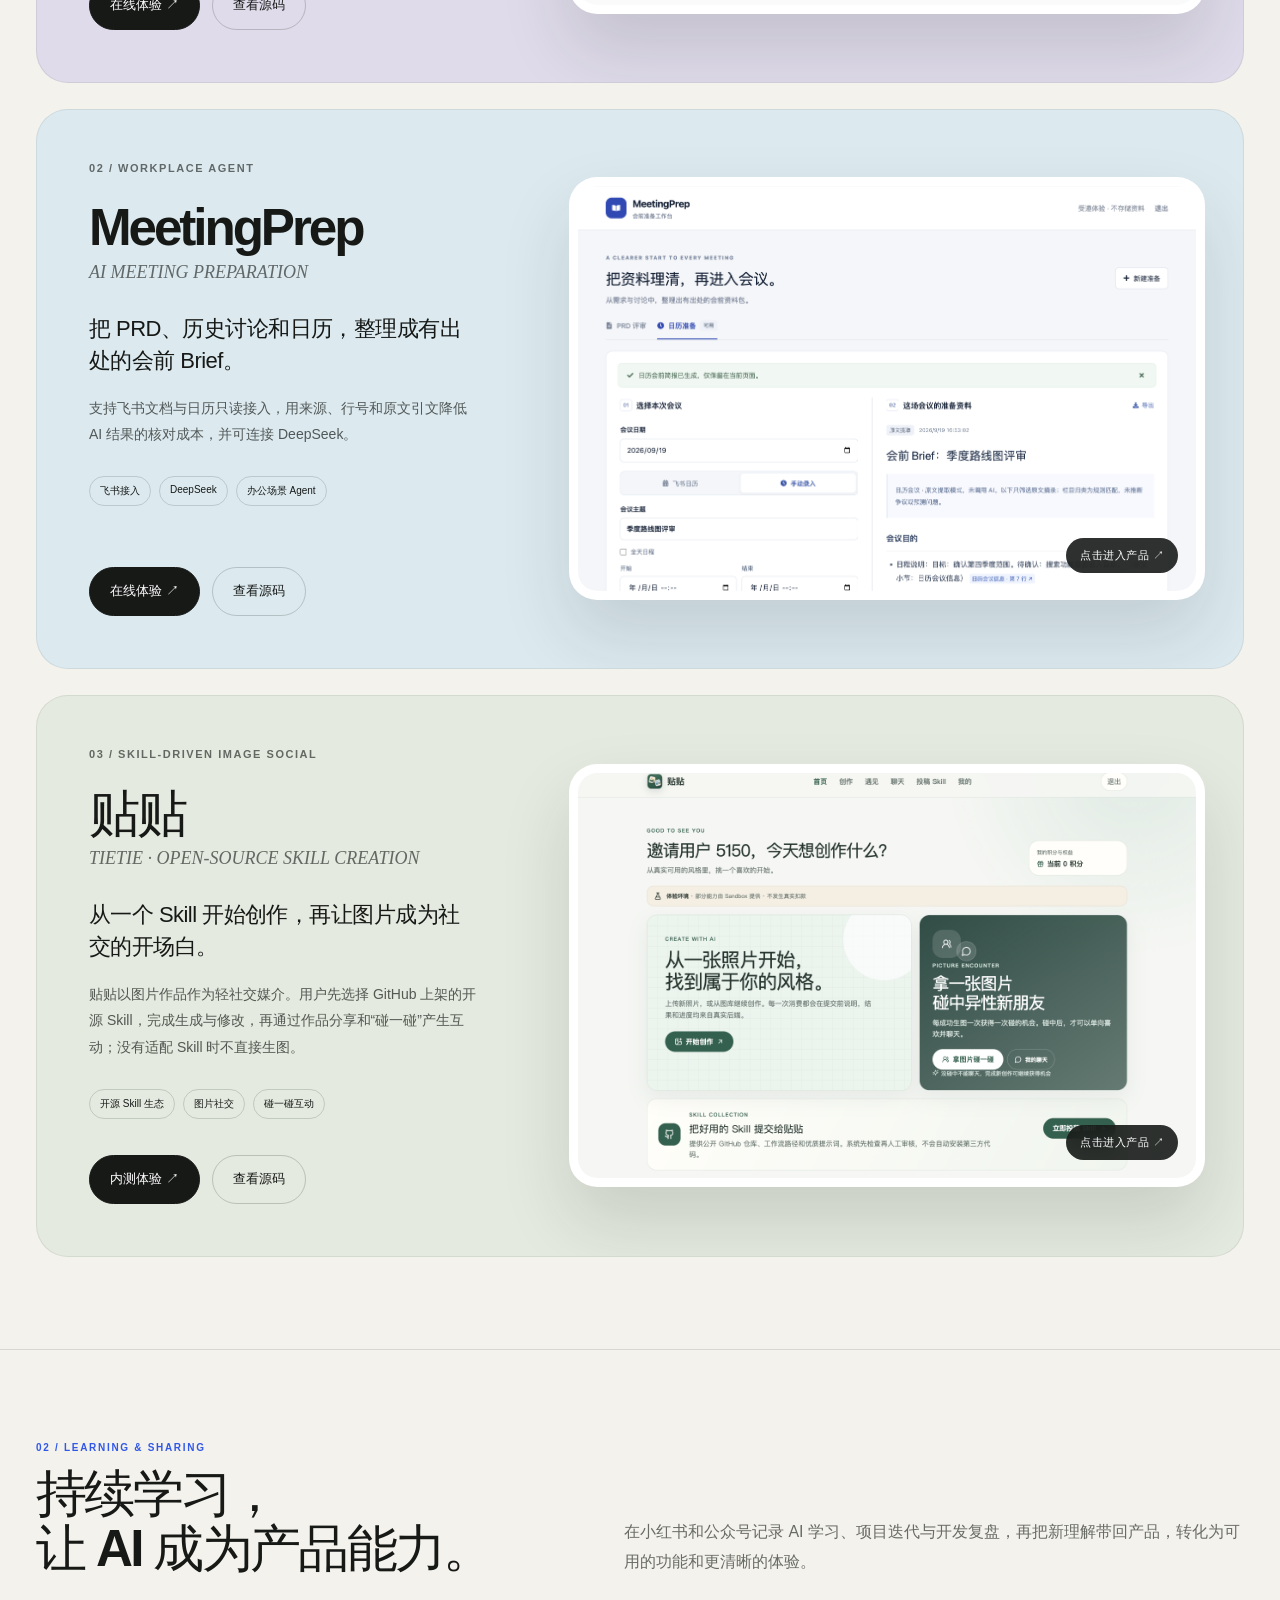
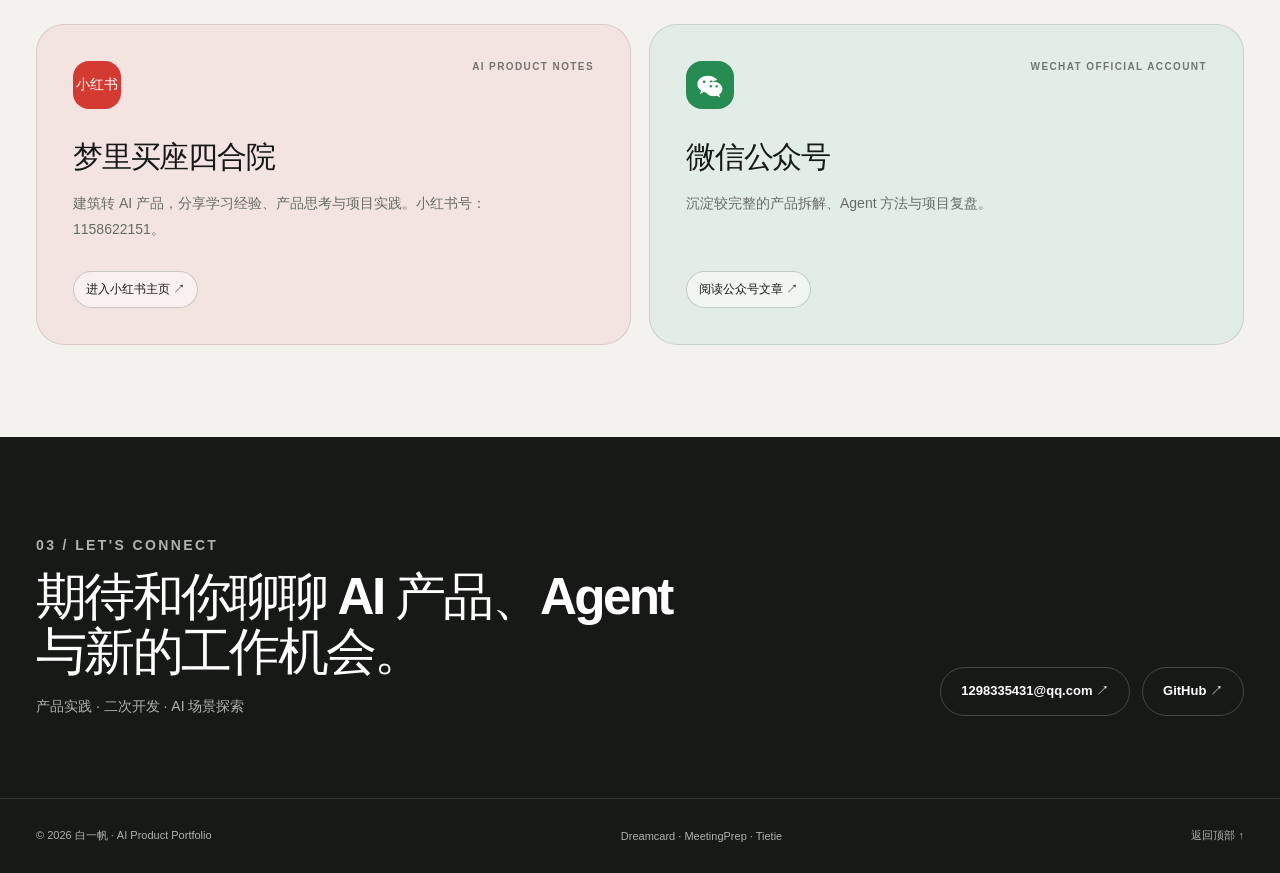
==== commit 676baa55: "Reframe content channels as product learning loop" ====
--- a/index.html
+++ b/index.html
@@ -258,7 +258,7 @@
 
     <section class="section" id="channels">
       <div class="wrap">
-        <div class="section-head"><div><p class="section-number">02 / CONTENT CHANNELS</p><h2>产品之外，<br>继续记录产品。</h2></div><p class="section-intro">在小红书和公众号持续记录 AI 产品学习、项目迭代与独立开发过程。</p></div>
+        <div class="section-head"><div><p class="section-number">02 / LEARNING &amp; SHARING</p><h2>持续学习，<br>让 AI 成为产品能力。</h2></div><p class="section-intro">在小红书和公众号记录 AI 学习、项目迭代与开发复盘，再把新理解带回产品，转化为可用的功能和更清晰的体验。</p></div>
         <div class="social-grid">
           <a class="social-card xhs" href="https://www.xiaohongshu.com/user/profile/60d5353400000000200283d3" target="_blank" rel="noopener noreferrer" aria-label="打开梦里买座四合院的小红书主页"><div class="social-top"><span class="social-icon">小红书</span><small>AI PRODUCT NOTES</small></div><h3>梦里买座四合院</h3><p>建筑转 AI 产品，分享学习经验、产品思考与项目实践。小红书号：1158622151。</p><div class="social-link"><span>进入小红书主页 ↗</span></div></a>
           <a class="social-card wechat" href="https://mp.weixin.qq.com/s/V-Ax3F13L4weYdo55-QBYA" target="_blank" rel="noopener noreferrer" aria-label="打开白一帆的微信公众号文章"><div class="social-top"><span class="social-icon" aria-label="微信公众号图标"><svg viewBox="0 0 64 64" aria-hidden="true"><path d="M27 12C14.85 12 5 20.06 5 30c0 5.55 3.12 10.52 8.03 13.82L10.5 51l8.42-4.2c2.55.78 5.28 1.2 8.08 1.2 1.18 0 2.34-.07 3.46-.21A19.08 19.08 0 0 1 29 40.5c0-9.67 8.06-17.69 18.5-19.17C43.9 15.72 36.22 12 27 12Zm-7.4 10.2a3.1 3.1 0 1 1 0 6.2 3.1 3.1 0 0 1 0-6.2Zm14.8 0a3.1 3.1 0 1 1 0 6.2 3.1 3.1 0 0 1 0-6.2Z"/><path d="M58.5 40.5c0-8.56-8.3-15.5-18.5-15.5s-18.5 6.94-18.5 15.5S29.8 56 40 56c2.28 0 4.46-.35 6.48-1l7.02 3.5-2.12-6.04c4.36-2.82 7.12-7.1 7.12-11.96ZM33.7 37.4a2.6 2.6 0 1 1 0-5.2 2.6 2.6 0 0 1 0 5.2Zm12.6 0a2.6 2.6 0 1 1 0-5.2 2.6 2.6 0 0 1 0 5.2Z"/></svg></span><small>WECHAT OFFICIAL ACCOUNT</small></div><h3>微信公众号</h3><p>沉淀较完整的产品拆解、Agent 方法与项目复盘。</p><div class="social-link"><span>阅读公众号文章 ↗</span></div></a>
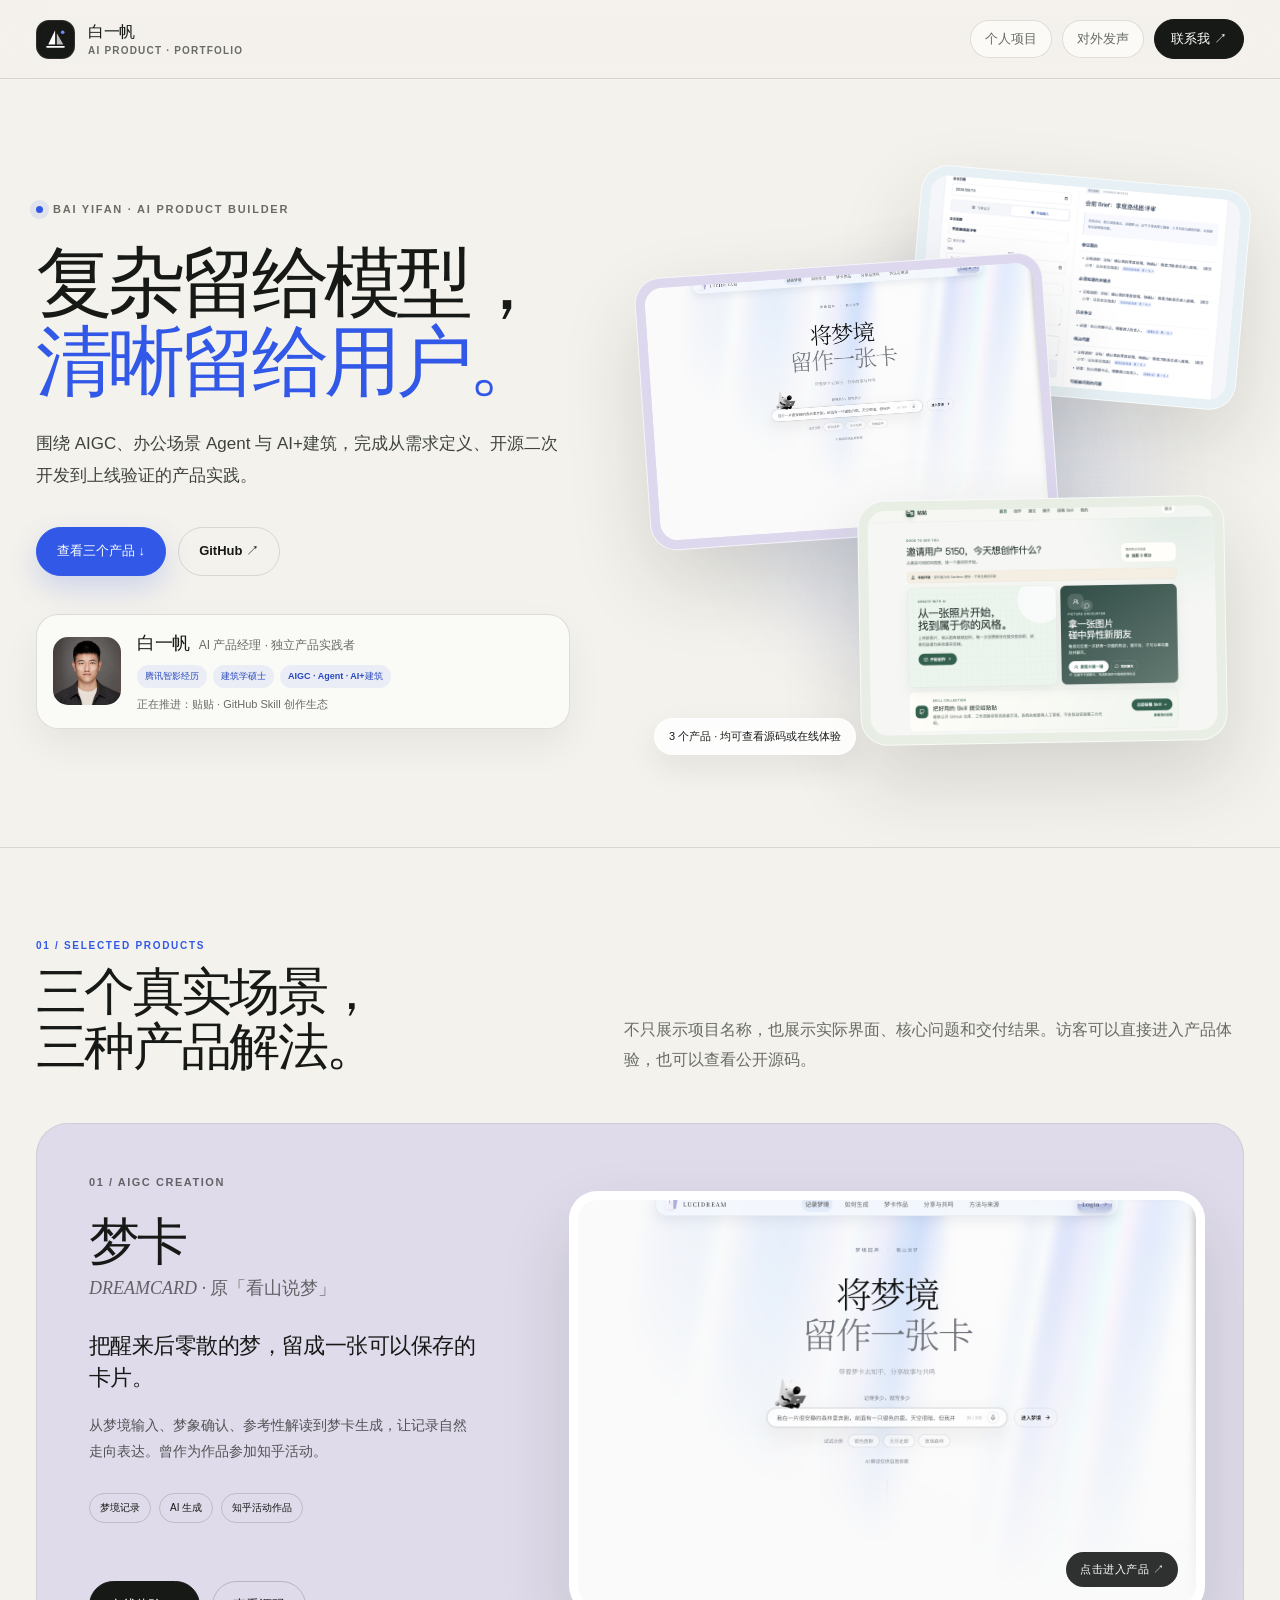
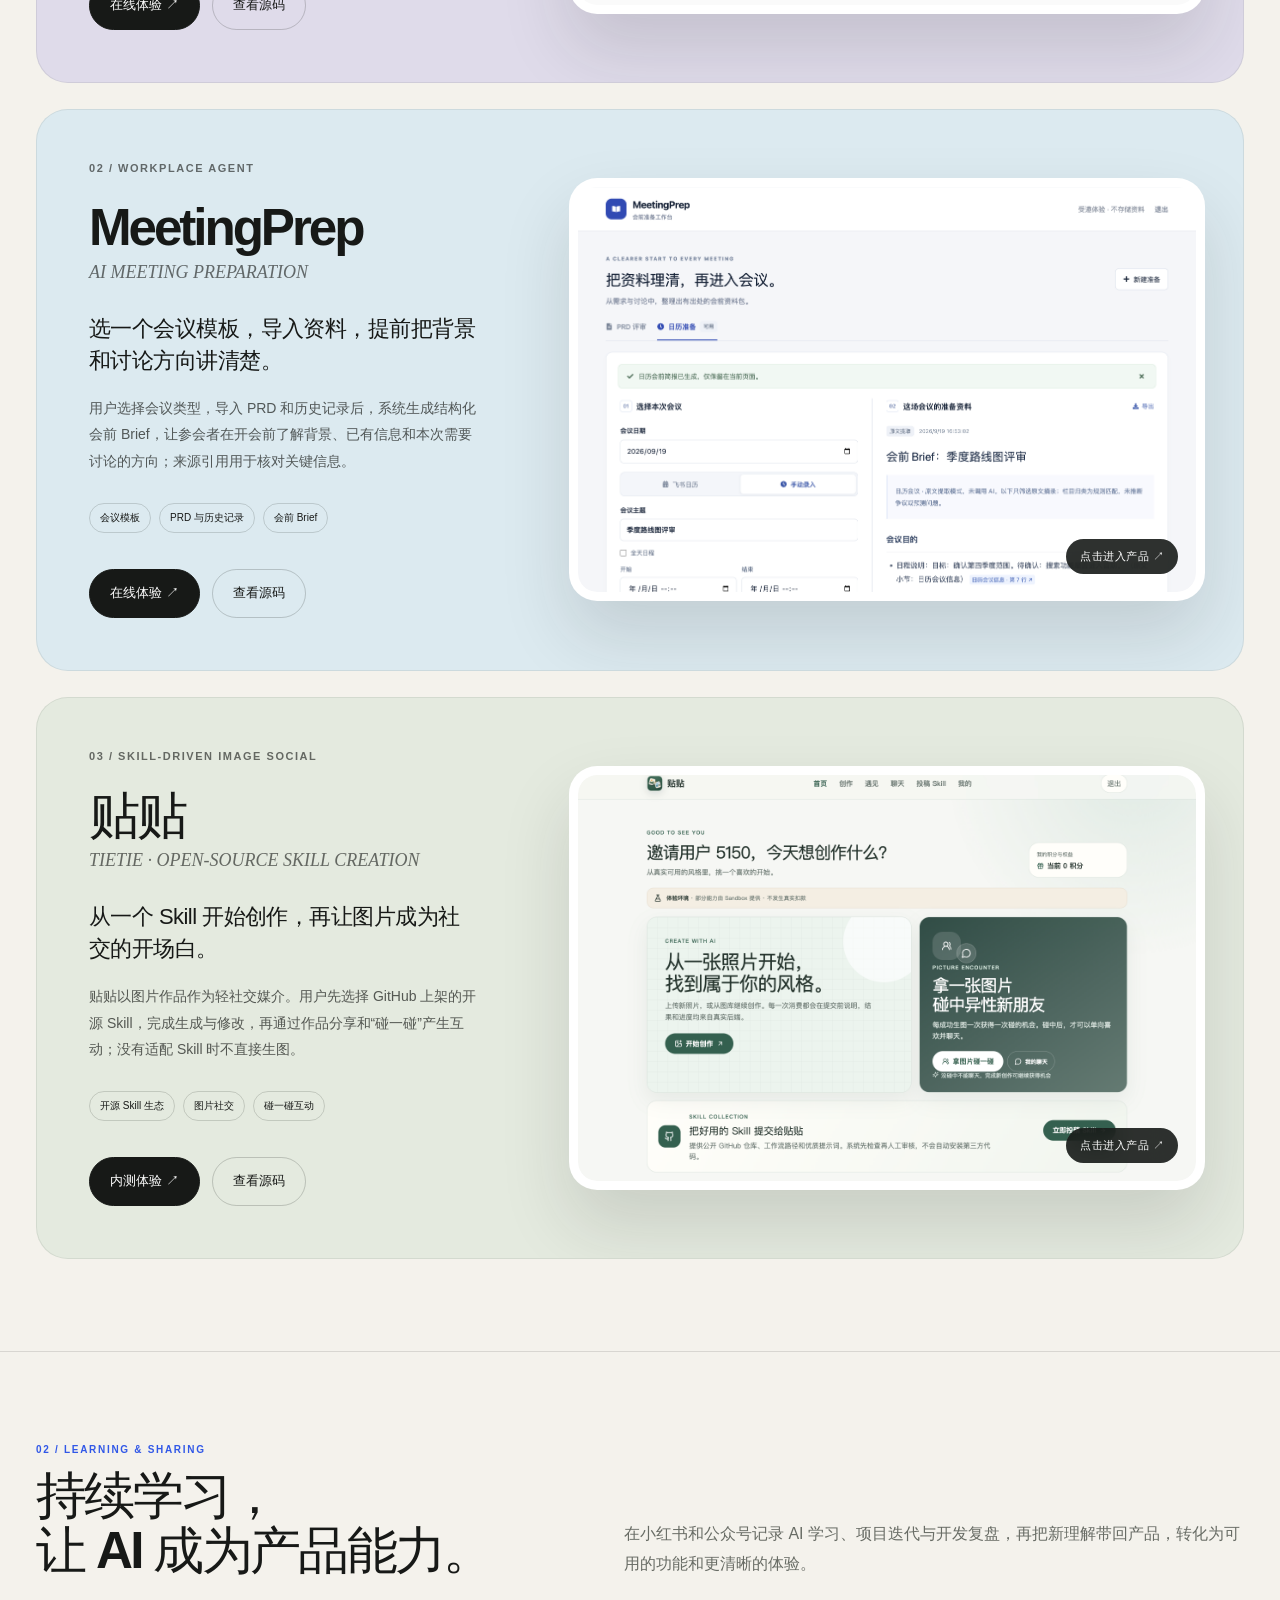
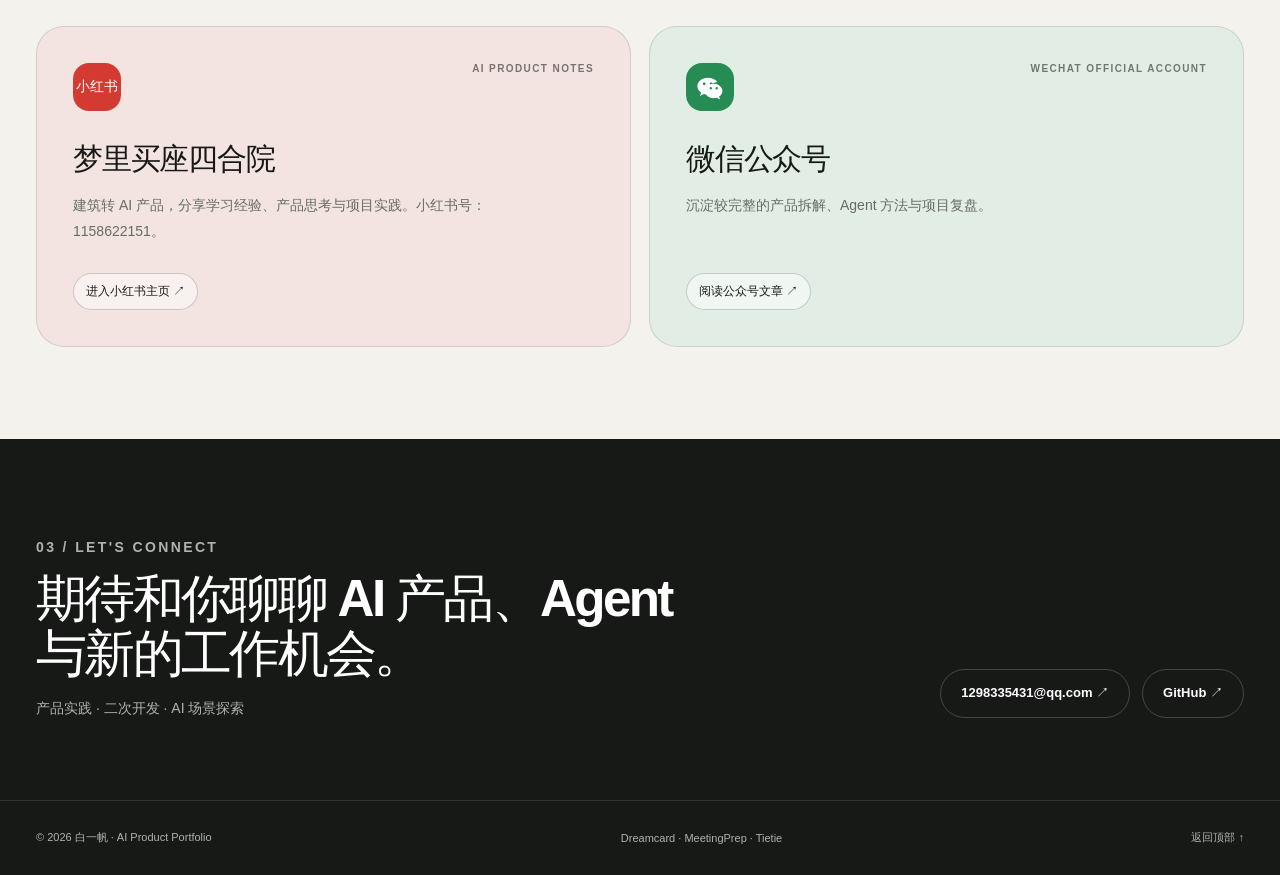
==== commit 9e6309b2: "Refocus MeetingPrep on pre-meeting preparation" ====
--- a/index.html
+++ b/index.html
@@ -229,7 +229,7 @@
         <div class="product-stage" aria-label="梦卡、MeetingPrep 和贴贴产品画面组合">
           <span class="stage-glow" aria-hidden="true"></span>
           <a class="screen screen-dream" href="https://seoshulk2a6fn66jib6rs.apigateway-cn-beijing.volceapi.com/" target="_blank" rel="noopener noreferrer" aria-label="打开梦卡"><img src="./assets/dreamcard-ui-cover.png" alt="梦卡真实首页"></a>
-          <a class="screen screen-meeting" href="https://s5gpjstgrhrpqd54s6976.apigateway-cn-beijing.volceapi.com/" target="_blank" rel="noopener noreferrer" aria-label="打开 MeetingPrep"><img src="./assets/meetingprep-calendar.png" alt="MeetingPrep 真实日历准备界面"></a>
+          <a class="screen screen-meeting" href="https://s5gpjstgrhrpqd54s6976.apigateway-cn-beijing.volceapi.com/" target="_blank" rel="noopener noreferrer" aria-label="打开 MeetingPrep"><img src="./assets/meetingprep-calendar.png" alt="MeetingPrep 真实会前准备界面"></a>
           <a class="screen screen-tietie" href="https://sv47l1ha6bddrf233tutq.apigateway-cn-beijing.volceapi.com/" target="_blank" rel="noopener noreferrer" aria-label="打开贴贴"><img src="./assets/tietie-ui-cover.png" alt="贴贴真实首页与 Skill 投稿入口"></a>
           <span class="stage-label">3 个产品 · 均可查看源码或在线体验</span>
         </div>
@@ -245,8 +245,8 @@
             <a class="project-visual" href="https://seoshulk2a6fn66jib6rs.apigateway-cn-beijing.volceapi.com/" target="_blank" rel="noopener noreferrer" aria-label="打开梦卡在线产品"><div class="device"><img src="./assets/dreamcard-ui-cover.png" alt="梦卡真实首页：将梦境留作一张卡"><span class="entry-hint">点击进入产品 ↗</span></div></a>
           </article>
           <article class="project project-meeting">
-            <div class="project-copy"><span class="project-index">02 / WORKPLACE AGENT</span><h3>MeetingPrep</h3><p class="project-en">AI MEETING PREPARATION</p><p class="project-tagline">把 PRD、历史讨论和日历，整理成有出处的会前 Brief。</p><p class="project-description">支持飞书文档与日历只读接入，用来源、行号和原文引文降低 AI 结果的核对成本，并可连接 DeepSeek。</p><div class="project-tags"><span>飞书接入</span><span>DeepSeek</span><span>办公场景 Agent</span></div><div class="actions"><a class="btn solid" href="https://s5gpjstgrhrpqd54s6976.apigateway-cn-beijing.volceapi.com/" target="_blank" rel="noopener noreferrer">在线体验 ↗</a><a class="btn" href="https://github.com/1298335431-hub/meeting-prep" target="_blank" rel="noopener noreferrer">查看源码</a></div></div>
-            <a class="project-visual" href="https://s5gpjstgrhrpqd54s6976.apigateway-cn-beijing.volceapi.com/" target="_blank" rel="noopener noreferrer" aria-label="打开 MeetingPrep 在线产品"><div class="device"><img src="./assets/meetingprep-calendar.png" alt="MeetingPrep 真实界面：日历准备与会前 Brief"><span class="entry-hint">点击进入产品 ↗</span></div></a>
+            <div class="project-copy"><span class="project-index">02 / WORKPLACE AGENT</span><h3>MeetingPrep</h3><p class="project-en">AI MEETING PREPARATION</p><p class="project-tagline">选一个会议模板，导入资料，提前把背景和讨论方向讲清楚。</p><p class="project-description">用户选择会议类型，导入 PRD 和历史记录后，系统生成结构化会前 Brief，让参会者在开会前了解背景、已有信息和本次需要讨论的方向；来源引用用于核对关键信息。</p><div class="project-tags"><span>会议模板</span><span>PRD 与历史记录</span><span>会前 Brief</span></div><div class="actions"><a class="btn solid" href="https://s5gpjstgrhrpqd54s6976.apigateway-cn-beijing.volceapi.com/" target="_blank" rel="noopener noreferrer">在线体验 ↗</a><a class="btn" href="https://github.com/1298335431-hub/meeting-prep" target="_blank" rel="noopener noreferrer">查看源码</a></div></div>
+            <a class="project-visual" href="https://s5gpjstgrhrpqd54s6976.apigateway-cn-beijing.volceapi.com/" target="_blank" rel="noopener noreferrer" aria-label="打开 MeetingPrep 在线产品"><div class="device"><img src="./assets/meetingprep-calendar.png" alt="MeetingPrep 真实界面：会议模板与会前 Brief"><span class="entry-hint">点击进入产品 ↗</span></div></a>
           </article>
           <article class="project project-tietie">
             <div class="project-copy"><span class="project-index">03 / SKILL-DRIVEN IMAGE SOCIAL</span><h3>贴贴</h3><p class="project-en">TIETIE · OPEN-SOURCE SKILL CREATION</p><p class="project-tagline">从一个 Skill 开始创作，再让图片成为社交的开场白。</p><p class="project-description">贴贴以图片作品作为轻社交媒介。用户先选择 GitHub 上架的开源 Skill，完成生成与修改，再通过作品分享和“碰一碰”产生互动；没有适配 Skill 时不直接生图。</p><div class="project-tags"><span>开源 Skill 生态</span><span>图片社交</span><span>碰一碰互动</span></div><div class="actions"><a class="btn solid" href="https://sv47l1ha6bddrf233tutq.apigateway-cn-beijing.volceapi.com/" target="_blank" rel="noopener noreferrer">内测体验 ↗</a><a class="btn" href="https://github.com/1298335431-hub/tietie" target="_blank" rel="noopener noreferrer">查看源码</a></div></div>
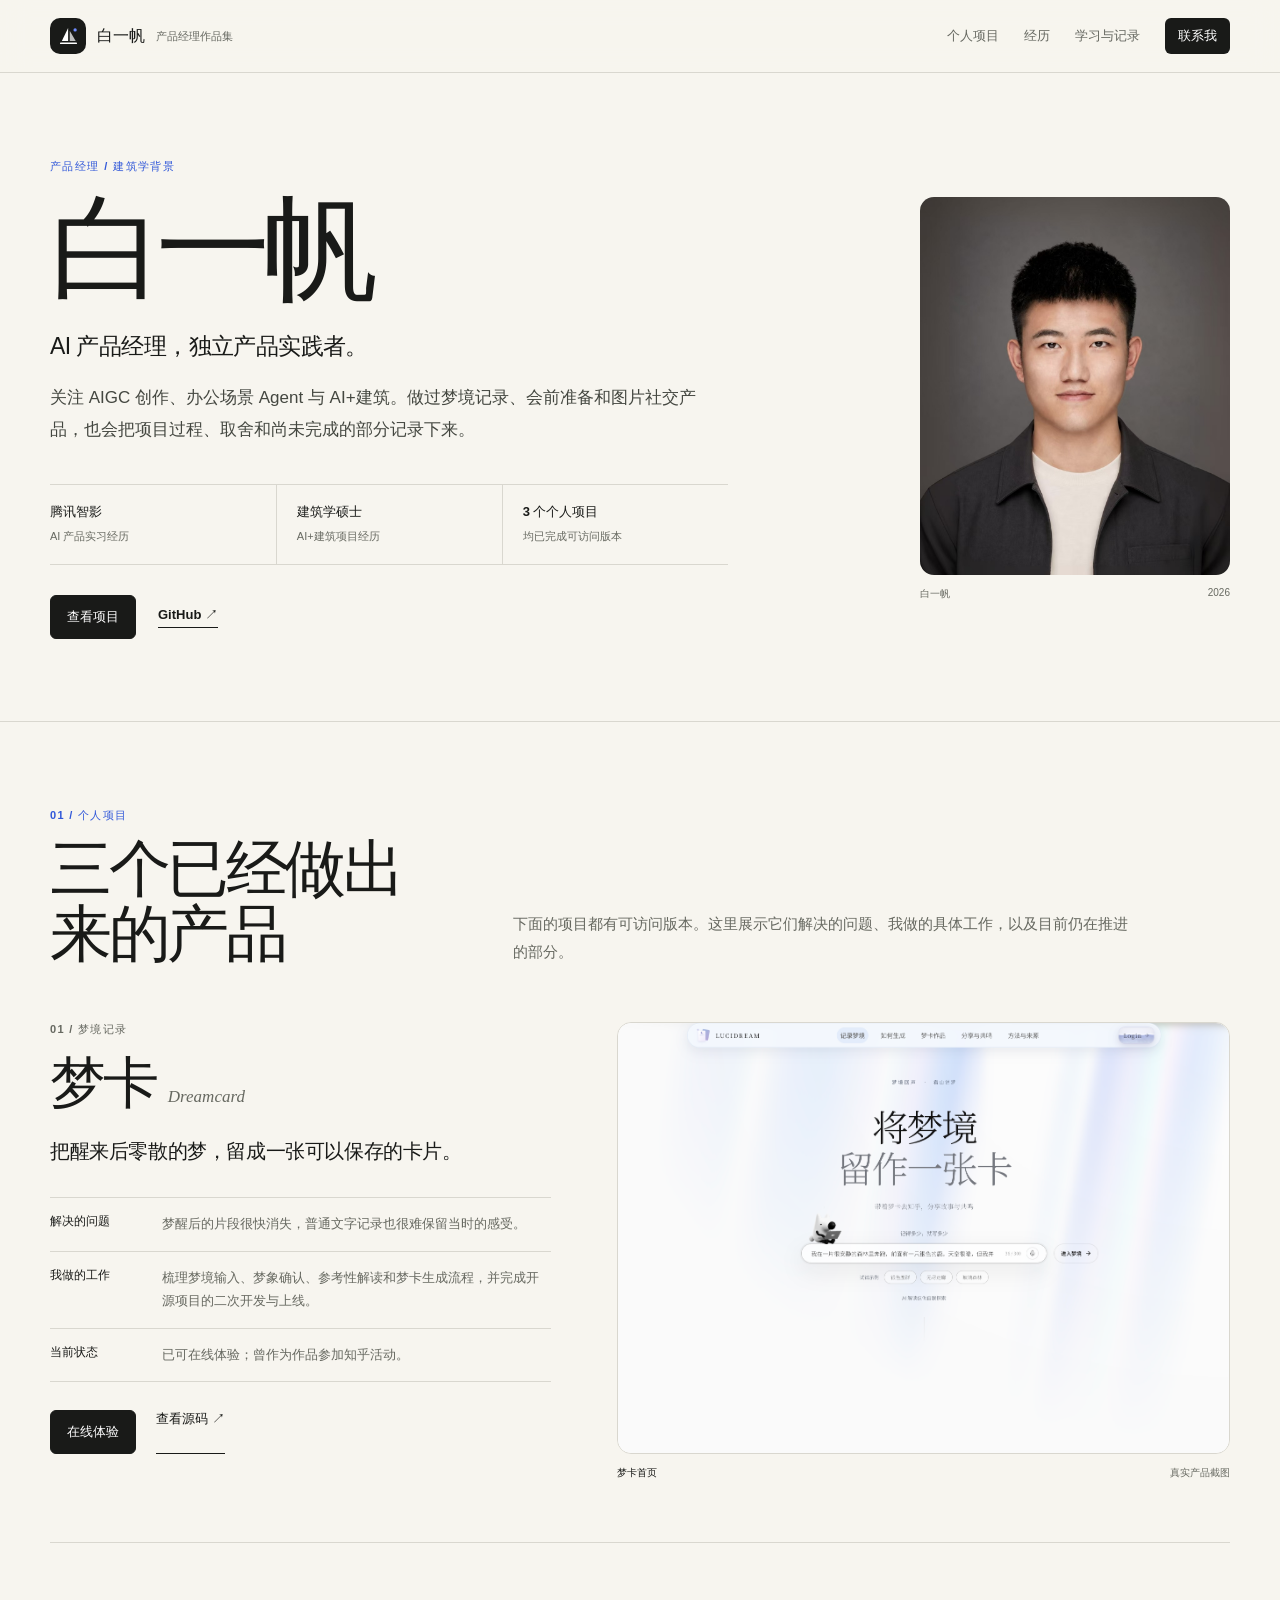
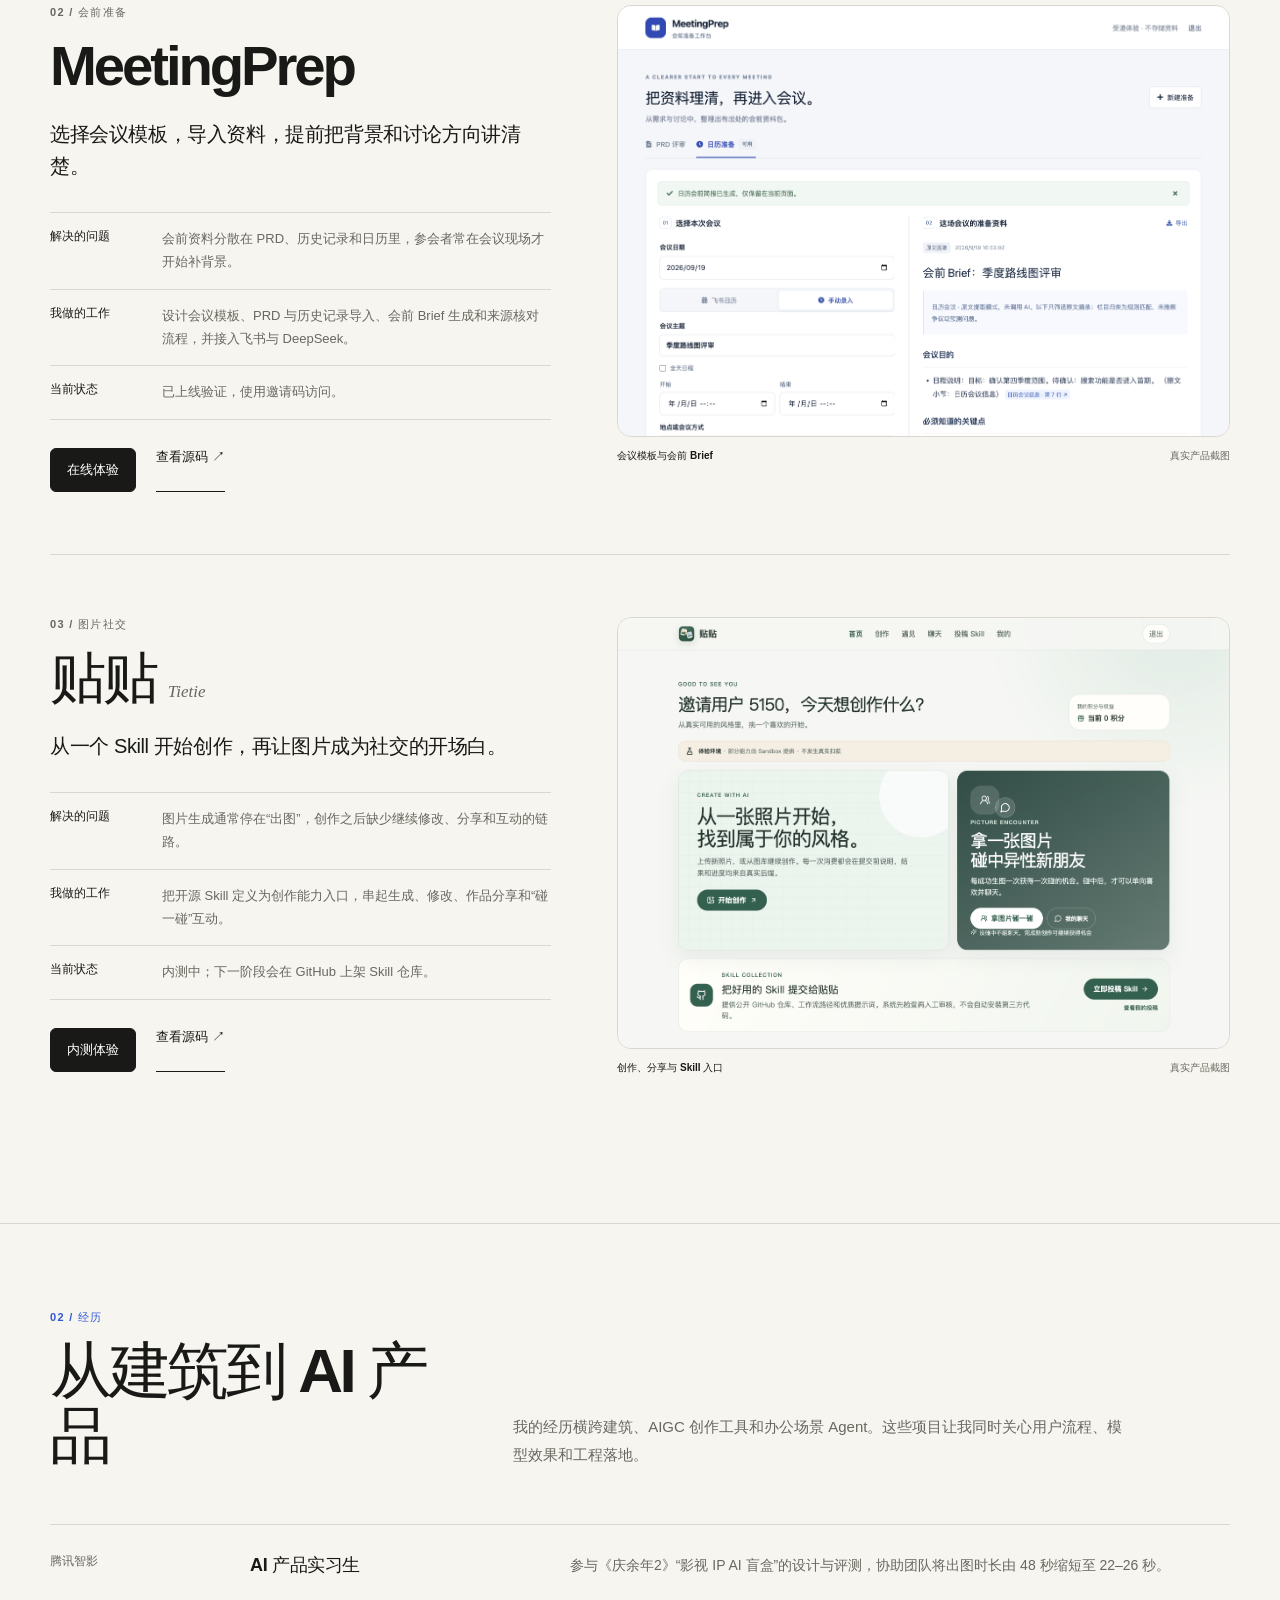
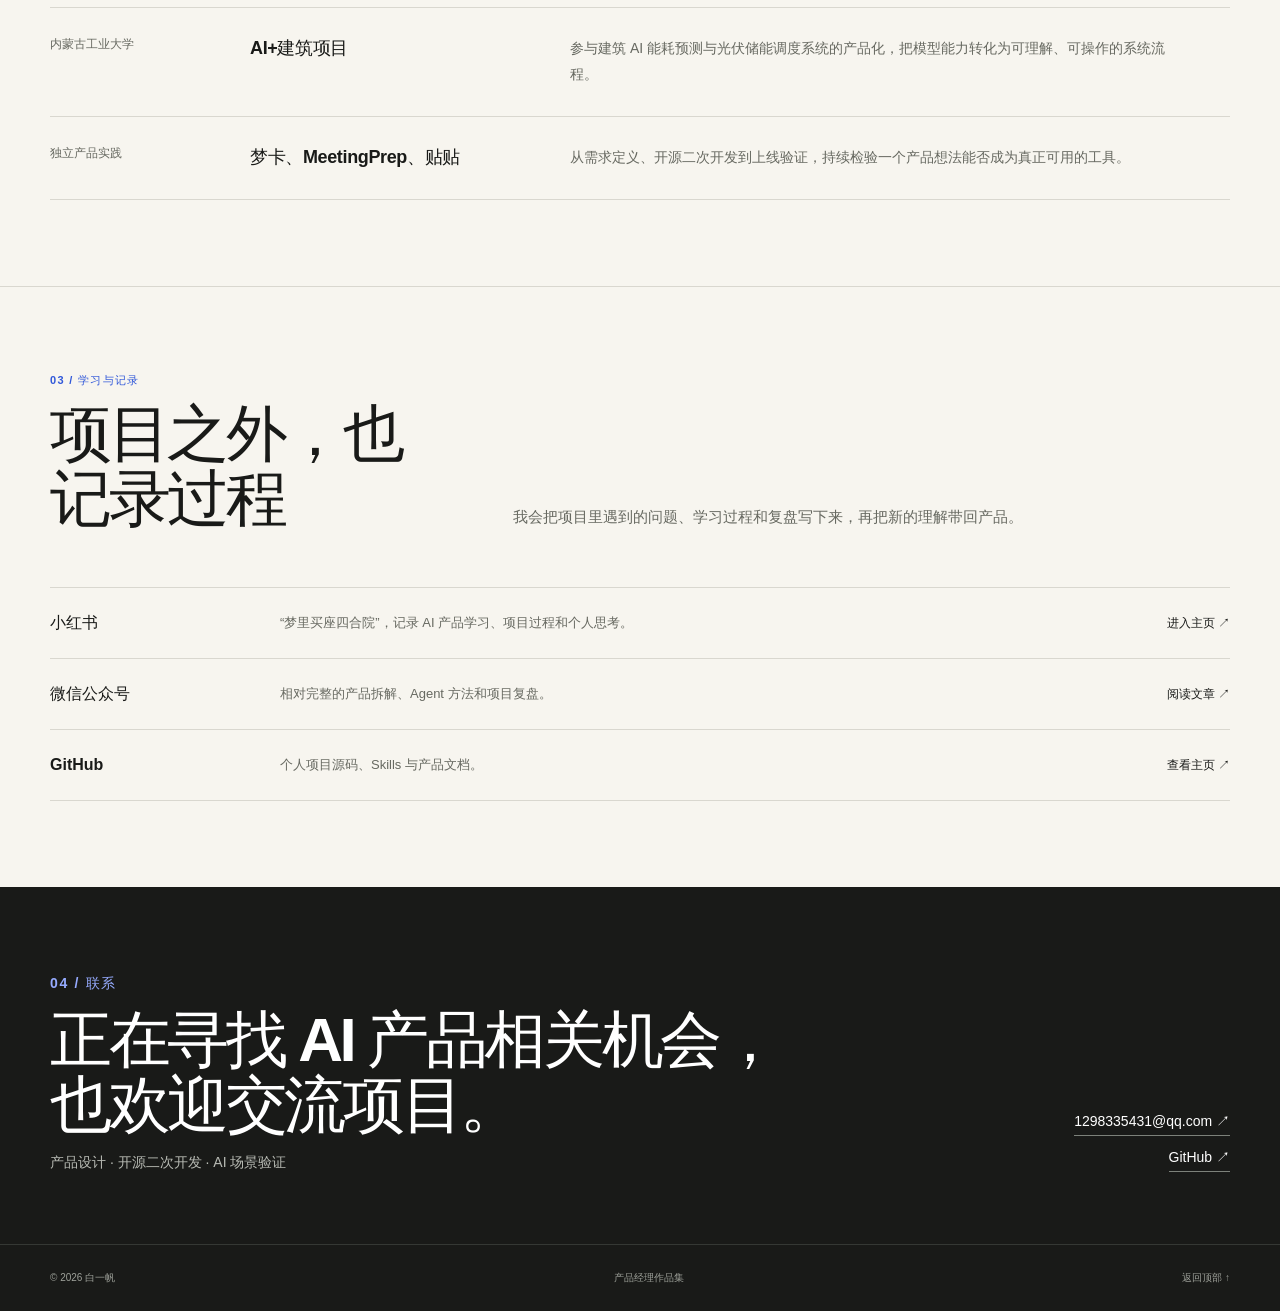
==== commit 5cb8db95: "Replace portfolio with editorial case-study layout" ====
--- a/index.html
+++ b/index.html
@@ -3,29 +3,25 @@
 <head>
   <meta charset="utf-8">
   <meta name="viewport" content="width=device-width, initial-scale=1">
-  <title>白一帆 · AI 产品作品集</title>
-  <meta name="description" content="白一帆的 AI 产品作品集，展示梦卡、MeetingPrep 与贴贴三个可体验项目。">
-  <meta name="theme-color" content="#f4f2ec">
-  <meta property="og:title" content="白一帆 · AI 产品作品集">
-  <meta property="og:description" content="复杂留给模型，清晰留给用户。查看梦卡、MeetingPrep 与贴贴。">
+  <title>白一帆 · 产品经理作品集</title>
+  <meta name="description" content="白一帆的产品经理作品集：梦卡、MeetingPrep 与贴贴。">
+  <meta name="theme-color" content="#f7f5ef">
+  <meta property="og:title" content="白一帆 · 产品经理作品集">
+  <meta property="og:description" content="产品经历、真实项目与持续记录。查看梦卡、MeetingPrep 与贴贴。">
   <meta property="og:type" content="website">
   <meta property="og:url" content="https://1298335431-hub.github.io/laobai-Personal-website/">
   <meta property="og:image" content="https://1298335431-hub.github.io/laobai-Personal-website/assets/dreamcard-ui-cover.png">
   <link rel="canonical" href="https://1298335431-hub.github.io/laobai-Personal-website/">
   <style>
     :root {
-      --paper: #f4f2ec;
-      --paper-2: #ece9e1;
-      --ink: #171917;
-      --muted: #686c65;
-      --line: rgba(23, 25, 23, .13);
-      --white: #fff;
-      --blue: #3158e7;
-      --dream: #b3abd8;
-      --meeting: #b9d5e1;
-      --tietie: #b8caae;
-      --radius: 32px;
-      --wrap: 1240px;
+      --paper: #f7f5ef;
+      --surface: #fffefb;
+      --ink: #191a18;
+      --muted: #676961;
+      --line: #d9d7cf;
+      --blue: #3158d9;
+      --blue-soft: #e8edf9;
+      --wrap: 1180px;
       font-family: Inter, ui-sans-serif, -apple-system, BlinkMacSystemFont, "Segoe UI", "PingFang SC", "Microsoft YaHei", sans-serif;
       color: var(--ink);
       background: var(--paper);
@@ -33,241 +29,246 @@
       -webkit-font-smoothing: antialiased;
     }
     * { box-sizing: border-box; }
-    html { scroll-behavior: smooth; scroll-padding-top: 96px; }
+    html { scroll-behavior: smooth; scroll-padding-top: 86px; }
     body { margin: 0; background: var(--paper); }
     a { color: inherit; text-decoration: none; }
     img { display: block; max-width: 100%; }
-    h1, h2, h3, p, figure { margin: 0; }
-    button, a { -webkit-tap-highlight-color: transparent; }
-    a:focus-visible { outline: 3px solid var(--blue); outline-offset: 5px; }
-    .wrap { width: min(var(--wrap), calc(100% - 72px)); margin-inline: auto; }
-    .nav {
-      position: sticky; top: 0; z-index: 20;
-      background: rgba(244, 242, 236, .86);
-      backdrop-filter: blur(18px);
-      border-bottom: 1px solid var(--line);
-    }
-    .nav-inner { height: 78px; display: flex; align-items: center; justify-content: space-between; gap: 24px; }
-    .brand { display: flex; align-items: center; gap: 13px; font-weight: 720; letter-spacing: -.02em; }
-    .brand-mark { position: relative; display: grid; place-items: center; width: 39px; height: 39px; overflow: hidden; border-radius: 13px; color: #fff; background: var(--ink); box-shadow: inset 0 0 0 1px rgba(255,255,255,.1); }
-    .brand-mark svg { width: 25px; height: 25px; overflow: visible; }
-    .brand small { display: block; margin-top: 2px; color: var(--muted); font-size: 10px; font-weight: 560; letter-spacing: .12em; }
-    .nav-links { display: flex; align-items: center; gap: 10px; color: var(--muted); font-size: 13px; }
-    .nav-links a { padding: 9px 14px; border: 1px solid var(--line); border-radius: 999px; background: rgba(255,255,255,.58); transition: color .2s ease, border-color .2s ease, background .2s ease, transform .2s ease; }
-    .nav-links a:hover { color: var(--ink); border-color: rgba(23,25,23,.3); background: rgba(255,255,255,.9); transform: translateY(-1px); }
-    .nav-links .nav-cta { padding: 10px 16px; color: #fff !important; background: var(--ink); border-color: var(--ink); border-radius: 999px; }
-    .nav-links .nav-cta:hover { color: #fff !important; background: #292c29; border-color: #292c29; }
-    .hero { padding: 92px 0 86px; overflow: hidden; }
-    .hero-grid { display: grid; grid-template-columns: .94fr 1.06fr; gap: 72px; align-items: center; }
-    .kicker { display: flex; align-items: center; gap: 10px; color: var(--muted); font-size: 11px; font-weight: 700; letter-spacing: .16em; }
-    .kicker::before { content: ""; width: 7px; height: 7px; border-radius: 50%; background: var(--blue); box-shadow: 0 0 0 6px rgba(49, 88, 231, .1); }
-    h1 { margin-top: 28px; font-size: clamp(54px, 6vw, 84px); line-height: 1.02; letter-spacing: -.065em; font-weight: 690; }
-    h1 span { color: var(--blue); }
-    .hero-lead { margin-top: 28px; max-width: 620px; color: #3f433e; font-size: 17px; line-height: 1.9; }
-    .hero-lead strong { color: var(--ink); font-weight: 660; }
-    .actions { display: flex; align-items: center; flex-wrap: wrap; gap: 12px; margin-top: 34px; }
-    .btn { display: inline-flex; align-items: center; justify-content: center; min-height: 49px; padding: 12px 20px; border-radius: 999px; border: 1px solid var(--line); font-size: 13px; font-weight: 650; transition: .2s ease; }
-    .btn:hover { transform: translateY(-2px); border-color: var(--ink); }
-    .btn.primary { color: #fff; background: var(--blue); border-color: var(--blue); box-shadow: 0 12px 30px rgba(49, 88, 231, .2); }
-    .btn.primary:hover { background: #2447c9; }
-    .identity-card { max-width: 590px; margin-top: 38px; padding: 16px; display: grid; grid-template-columns: 68px 1fr; gap: 16px; align-items: center; border: 1px solid var(--line); border-radius: 22px; background: rgba(255,255,255,.58); box-shadow: 0 16px 38px rgba(23,25,23,.06); }
-    .identity-card img { width: 68px; height: 68px; border-radius: 15px; object-fit: cover; object-position: center 39%; filter: saturate(.9); }
-    .identity-name { display: flex; align-items: baseline; flex-wrap: wrap; gap: 9px; }
-    .identity-name strong { font-size: 18px; letter-spacing: -.025em; }
-    .identity-name span { color: var(--muted); font-size: 12px; }
-    .identity-meta { display: flex; flex-wrap: wrap; gap: 6px; margin-top: 10px; }
-    .identity-meta span { padding: 5px 8px; border-radius: 999px; background: rgba(49,88,231,.08); color: #2949be; font-size: 9px; font-weight: 650; }
-    .identity-now { margin-top: 9px; color: var(--muted); font-size: 11px; }
-    .product-stage { position: relative; min-height: 590px; }
-    .stage-glow { position: absolute; inset: 8% 4% 4%; border-radius: 50%; background: radial-gradient(circle, rgba(49, 88, 231, .18), rgba(49, 88, 231, 0) 68%); filter: blur(14px); }
-    .screen { position: absolute; overflow: hidden; border: 1px solid rgba(255,255,255,.72); background: #fff; box-shadow: 0 34px 80px rgba(30, 34, 32, .15); }
-    .screen img { width: 100%; height: 100%; object-fit: cover; }
-    .screen-dream { z-index: 3; left: 0; top: 16%; width: 68%; aspect-ratio: 1.5; padding: 9px; border-radius: 26px; background: #ddd8ed; transform: rotate(-4deg); }
-    .screen-dream img { border-radius: 18px; }
-    .screen-meeting { z-index: 2; right: 0; top: 1%; width: 55%; aspect-ratio: 1.5; padding: 9px; border-radius: 27px; background: #e7f0f4; transform: rotate(5deg); }
-    .screen-meeting img { border-radius: 18px; }
-    .screen-tietie { z-index: 4; right: 3%; bottom: 3%; width: 61%; aspect-ratio: 1.5; padding: 9px; border-radius: 27px; background: #e8eee4; transform: rotate(-1deg); }
-    .screen-tietie img { border-radius: 18px; }
-    .screen-dream { animation: float-dream 8s ease-in-out infinite; }
-    .screen-meeting { animation: float-meeting 8.6s ease-in-out -2.6s infinite; }
-    .screen-tietie { animation: float-tietie 7.6s ease-in-out -4.8s infinite; }
-    .screen:hover { z-index: 8; animation-play-state: paused; }
-    @keyframes float-dream { 0%,100% { transform: translateY(0) rotate(-4deg); } 50% { transform: translateY(-13px) rotate(-2.5deg); } }
-    @keyframes float-meeting { 0%,100% { transform: translateY(0) rotate(5deg); } 50% { transform: translateY(12px) rotate(3.5deg); } }
-    @keyframes float-tietie { 0%,100% { transform: translateY(0) rotate(-1deg); } 50% { transform: translateY(-10px) rotate(.5deg); } }
-    .mini-head { display: flex; align-items: center; justify-content: space-between; color: #58704d; font-size: 9px; letter-spacing: .13em; }
-    .mini-brand { display: flex; align-items: center; gap: 8px; }
-    .mini-brand img { width: 26px; height: 26px; border-radius: 8px; }
-    .style-row { display: grid; grid-template-columns: repeat(3, 1fr); gap: 9px; margin-top: 18px; }
-    .style-card { min-height: 107px; padding: 12px 9px; display: flex; flex-direction: column; justify-content: space-between; border: 1px solid rgba(63,82,55,.13); border-radius: 16px; background: rgba(255,255,255,.65); }
-    .style-card i { display: grid; place-items: center; width: 38px; height: 38px; border-radius: 13px; background: #c8d8c0; color: #43613a; font-style: normal; font-size: 17px; }
-    .style-card:nth-child(2) i { background: #ddd3bf; color: #755f3b; }
-    .style-card:nth-child(3) i { background: #c8d7d7; color: #3f6161; }
-    .style-card span { font-size: 10px; font-weight: 650; }
-    .stage-label { position: absolute; z-index: 6; left: 2%; bottom: 1%; padding: 10px 14px; border: 1px solid rgba(255,255,255,.75); border-radius: 999px; background: rgba(255,255,255,.86); backdrop-filter: blur(12px); font-size: 11px; box-shadow: 0 12px 32px rgba(23,25,23,.08); }
-    .section { padding: 92px 0; border-top: 1px solid var(--line); }
-    .section-head { display: grid; grid-template-columns: .8fr 1.2fr; gap: 60px; align-items: end; margin-bottom: 48px; }
-    .section-number { color: var(--blue); font-size: 10px; font-weight: 750; letter-spacing: .17em; }
-    h2 { margin-top: 13px; font-size: clamp(36px, 4vw, 56px); line-height: 1.08; letter-spacing: -.052em; }
-    .section-intro { max-width: 620px; color: var(--muted); font-size: 16px; line-height: 1.85; justify-self: end; }
-    .projects { display: grid; gap: 26px; }
-    .project { position: relative; min-height: 560px; display: grid; grid-template-columns: .82fr 1.18fr; overflow: hidden; border-radius: var(--radius); border: 1px solid rgba(23,25,23,.08); }
-    .project-copy { padding: 52px; display: flex; flex-direction: column; align-items: flex-start; }
-    .project-index { font-size: 11px; font-weight: 720; letter-spacing: .14em; opacity: .62; }
-    .project h3 { margin-top: 28px; font-size: clamp(40px, 4vw, 64px); line-height: 1; letter-spacing: -.06em; }
-    .project-en { margin-top: 9px; font-family: Georgia, serif; font-size: 18px; font-style: italic; opacity: .62; }
-    .project-tagline { margin-top: 30px; max-width: 390px; font-size: 22px; line-height: 1.48; letter-spacing: -.025em; }
-    .project-description { margin-top: 17px; max-width: 440px; color: rgba(23,25,23,.7); font-size: 14px; line-height: 1.9; }
-    .project-tags { display: flex; flex-wrap: wrap; gap: 8px; margin-top: 28px; }
-    .project-tags span { padding: 7px 10px; border: 1px solid rgba(23,25,23,.16); border-radius: 999px; font-size: 10px; }
-    .project .actions { margin-top: auto; padding-top: 36px; }
-    .project .btn { border-color: rgba(23,25,23,.2); }
-    .project .btn.solid { color: #fff; background: var(--ink); border-color: var(--ink); }
-    .project-visual { position: relative; padding: 38px; min-width: 0; display: flex; align-items: center; justify-content: center; }
-    .project-dream { background: #dfdbea; }
-    .project-meeting { background: #dceaf0; }
-    .project-tietie { background: #e4eadf; }
-    .device { width: 100%; aspect-ratio: 1.5; overflow: hidden; border-radius: 28px; background: #fff; box-shadow: 0 34px 70px rgba(34,36,33,.14); border: 9px solid rgba(255,255,255,.76); }
-    .device img { width: 100%; height: 100%; border-radius: 19px; object-fit: cover; }
-    .project-meeting .device img { object-position: top center; }
-    .project-visual .device { position: relative; transition: transform .22s ease, box-shadow .22s ease; }
-    .project-visual:hover .device { transform: translateY(-5px); box-shadow: 0 42px 80px rgba(34,36,33,.18); }
-    .entry-hint { position: absolute; right: 18px; bottom: 18px; padding: 10px 14px; border-radius: 999px; color: #fff; background: rgba(18,21,19,.88); backdrop-filter: blur(12px); font-size: 11px; font-weight: 700; letter-spacing: .04em; }
-    .tietie-product { width: 100%; height: 100%; min-height: 510px; padding: 38px; border-radius: 28px 28px 0 0; background: #f8f8f3; box-shadow: 0 34px 70px rgba(34,36,33,.13); }
-    .tietie-toolbar { display: flex; justify-content: space-between; align-items: center; padding-bottom: 22px; border-bottom: 1px solid var(--line); }
-    .tietie-toolbar strong { font-size: 18px; }
-    .tietie-toolbar span { color: var(--muted); font-size: 11px; }
-    .upload-pill { margin: 26px 0 20px; padding: 22px; border: 1px dashed #99ac91; border-radius: 18px; color: #5d7453; text-align: center; font-size: 12px; }
-    .tietie-product .style-row { gap: 14px; }
-    .tietie-product .style-card { min-height: 210px; padding: 18px; border-radius: 20px; background: #fff; }
-    .tietie-product .style-card i { width: 72px; height: 72px; border-radius: 22px; font-size: 28px; }
-    .tietie-product .style-card span { font-size: 13px; }
-    .tietie-product .style-card small { color: var(--muted); font-size: 10px; }
-    .social-grid { display: grid; grid-template-columns: repeat(2, 1fr); gap: 18px; }
-    .social-card { min-height: 290px; padding: 36px; display: flex; flex-direction: column; border: 1px solid var(--line); border-radius: 28px; background: #fff; transition: transform .22s ease, box-shadow .22s ease, border-color .22s ease; }
-    a.social-card:hover { transform: translateY(-5px); border-color: rgba(23,25,23,.24); box-shadow: 0 24px 50px rgba(23,25,23,.09); }
-    .social-card.xhs { background: #f3e4e1; }
-    .social-card.wechat { background: #e2eee5; }
-    .social-top { display: flex; justify-content: space-between; align-items: flex-start; gap: 20px; }
-    .social-icon { display: grid; place-items: center; width: 48px; height: 48px; border-radius: 16px; color: #fff; background: #d33b32; font-size: 14px; font-weight: 800; }
-    .wechat .social-icon { background: #278b54; }
-    .wechat .social-icon svg { width: 30px; height: 30px; fill: currentColor; }
-    .social-card small { color: rgba(23,25,23,.56); font-size: 10px; font-weight: 730; letter-spacing: .14em; }
-    .social-card h3 { margin-top: 28px; font-size: 30px; letter-spacing: -.04em; }
-    .social-card p { max-width: 480px; margin-top: 13px; color: var(--muted); font-size: 14px; line-height: 1.85; }
-    .social-link { margin-top: auto; padding-top: 28px; font-size: 12px; font-weight: 700; }
-    .social-link span { display: inline-flex; padding: 9px 12px; border: 1px solid rgba(23,25,23,.2); border-radius: 999px; background: rgba(255,255,255,.48); }
-    .social-link.pending span { border-style: dashed; color: var(--muted); background: transparent; }
-    .contact { padding: 82px 0; color: #fff; background: var(--ink); }
-    .contact-inner { display: grid; grid-template-columns: 1.2fr .8fr; gap: 50px; align-items: end; }
-    .contact h2 { max-width: 720px; margin-top: 16px; }
-    .contact p { margin-top: 18px; color: #aeb3ac; font-size: 14px; }
-    .contact-links { display: flex; justify-content: flex-end; flex-wrap: wrap; gap: 12px; }
-    .contact .btn { color: #fff; border-color: rgba(255,255,255,.2); }
-    .contact .btn:hover { border-color: #fff; }
-    .footer { color: #aeb3ac; background: var(--ink); border-top: 1px solid rgba(255,255,255,.12); }
-    .footer-inner { min-height: 74px; display: flex; align-items: center; justify-content: space-between; gap: 24px; font-size: 11px; }
-    @media (max-width: 980px) {
-      .wrap { width: min(var(--wrap), calc(100% - 44px)); }
-      .hero-grid { grid-template-columns: 1fr; gap: 50px; }
-      .product-stage { min-height: 570px; max-width: 760px; width: 100%; margin-inline: auto; }
-      .section-head { grid-template-columns: 1fr; gap: 18px; }
-      .section-intro { justify-self: start; }
-      .project { grid-template-columns: 1fr; }
-      .project-copy { min-height: 500px; }
-      .project-visual { padding: 0 36px; min-height: 520px; }
-      .social-grid { grid-template-columns: 1fr; }
+    h1, h2, h3, p, figure, dl, dd { margin: 0; }
+    a:focus-visible { outline: 3px solid var(--blue); outline-offset: 4px; }
+    .wrap { width: min(var(--wrap), calc(100% - 64px)); margin-inline: auto; }
+
+    .site-header { position: sticky; top: 0; z-index: 20; border-bottom: 1px solid var(--line); background: rgba(247,245,239,.94); backdrop-filter: blur(14px); }
+    .nav { min-height: 72px; display: flex; align-items: center; justify-content: space-between; gap: 24px; }
+    .brand { display: flex; align-items: center; gap: 11px; font-weight: 720; }
+    .brand-mark { display: grid; place-items: center; width: 36px; height: 36px; flex: 0 0 auto; border-radius: 10px; color: #fff; background: var(--ink); }
+    .brand-mark svg { width: 23px; height: 23px; overflow: visible; }
+    .brand small { color: var(--muted); font-size: 11px; font-weight: 520; }
+    .nav-links { display: flex; align-items: center; gap: 25px; color: var(--muted); font-size: 13px; }
+    .nav-links a { padding-block: 8px; border-bottom: 1px solid transparent; }
+    .nav-links a:hover { color: var(--ink); border-color: var(--ink); }
+    .nav-links .contact-link { padding: 9px 13px; color: #fff; background: var(--ink); border: 0; border-radius: 6px; }
+    .nav-links .contact-link:hover { color: #fff; background: #2b2d2a; }
+
+    .hero { padding: 86px 0 82px; }
+    .hero-grid { display: grid; grid-template-columns: 1.25fr .75fr; gap: 96px; align-items: center; }
+    .eyebrow { color: var(--blue); font-size: 11px; font-weight: 720; letter-spacing: .13em; }
+    h1 { margin-top: 19px; font-size: clamp(70px, 9vw, 118px); line-height: .96; letter-spacing: -.075em; font-weight: 680; }
+    .role { margin-top: 27px; font-size: 23px; letter-spacing: -.025em; }
+    .hero-intro { max-width: 690px; margin-top: 20px; color: #444740; font-size: 17px; line-height: 1.9; }
+    .facts { display: grid; grid-template-columns: repeat(3, 1fr); gap: 0; margin-top: 38px; border-top: 1px solid var(--line); border-bottom: 1px solid var(--line); }
+    .fact { padding: 18px 20px 18px 0; }
+    .fact + .fact { padding-left: 20px; border-left: 1px solid var(--line); }
+    .fact strong { display: block; font-size: 13px; }
+    .fact span { display: block; margin-top: 7px; color: var(--muted); font-size: 11px; line-height: 1.6; }
+    .hero-actions { display: flex; align-items: center; flex-wrap: wrap; gap: 22px; margin-top: 30px; }
+    .button { display: inline-flex; align-items: center; justify-content: center; min-height: 44px; padding: 10px 16px; border: 1px solid var(--ink); border-radius: 6px; font-size: 13px; font-weight: 650; }
+    .button.primary { color: #fff; background: var(--ink); }
+    .button:hover { color: #fff; background: var(--ink); }
+    .button.primary:hover { background: #30322f; }
+    .text-link { padding-bottom: 3px; border-bottom: 1px solid var(--ink); font-size: 13px; font-weight: 620; }
+    .portrait { justify-self: end; width: min(310px, 100%); }
+    .portrait img { width: 100%; aspect-ratio: .82; object-fit: cover; object-position: center 37%; border-radius: 14px; filter: saturate(.9); }
+    .portrait figcaption { display: flex; justify-content: space-between; gap: 16px; margin-top: 12px; color: var(--muted); font-size: 10px; }
+
+    .section { padding: 86px 0; border-top: 1px solid var(--line); }
+    .section-heading { display: grid; grid-template-columns: .72fr 1.28fr; gap: 60px; margin-bottom: 56px; }
+    .section-label { color: var(--blue); font-size: 11px; font-weight: 720; letter-spacing: .12em; }
+    h2 { margin-top: 13px; font-size: clamp(38px, 5vw, 62px); line-height: 1.05; letter-spacing: -.055em; }
+    .section-heading > p { max-width: 620px; align-self: end; color: var(--muted); font-size: 15px; line-height: 1.85; }
+
+    .case { display: grid; grid-template-columns: .9fr 1.1fr; gap: 66px; align-items: start; padding: 62px 0; border-top: 1px solid var(--line); }
+    .case:first-child { padding-top: 0; border-top: 0; }
+    .case-index { color: var(--muted); font-size: 11px; font-weight: 680; letter-spacing: .12em; }
+    .case-title { display: flex; align-items: baseline; flex-wrap: wrap; gap: 12px; margin-top: 18px; }
+    .case h3 { font-size: clamp(40px, 4.4vw, 62px); line-height: 1; letter-spacing: -.055em; }
+    .case-title span { color: var(--muted); font-family: Georgia, serif; font-size: 17px; font-style: italic; }
+    .case-summary { max-width: 520px; margin-top: 24px; font-size: 20px; line-height: 1.6; letter-spacing: -.02em; }
+    .case-meta { margin-top: 30px; border-top: 1px solid var(--line); }
+    .case-meta > div { display: grid; grid-template-columns: 90px 1fr; gap: 22px; padding: 15px 0; border-bottom: 1px solid var(--line); }
+    .case-meta dt { font-size: 12px; font-weight: 700; }
+    .case-meta dd { color: var(--muted); font-size: 13px; line-height: 1.75; }
+    .case-actions { display: flex; flex-wrap: wrap; gap: 20px; margin-top: 28px; }
+    .case-visual { position: sticky; top: 104px; }
+    .case-visual a { display: block; }
+    .shot { overflow: hidden; border: 1px solid var(--line); border-radius: 14px; background: var(--surface); }
+    .shot img { width: 100%; aspect-ratio: 1.42; object-fit: cover; border-radius: 13px; }
+    .shot.meeting img { object-position: top center; }
+    .case-visual figcaption { display: flex; justify-content: space-between; gap: 20px; margin-top: 12px; color: var(--muted); font-size: 10px; }
+    .case-visual figcaption strong { color: var(--ink); font-weight: 620; }
+
+    .experience-list { border-top: 1px solid var(--line); }
+    .experience-item { display: grid; grid-template-columns: 160px 280px 1fr; gap: 40px; padding: 28px 0; border-bottom: 1px solid var(--line); }
+    .experience-item time { color: var(--muted); font-size: 12px; }
+    .experience-item h3 { font-size: 18px; letter-spacing: -.02em; }
+    .experience-item p { max-width: 620px; color: var(--muted); font-size: 14px; line-height: 1.85; }
+
+    .notes { border-top: 1px solid var(--line); }
+    .note-row { display: grid; grid-template-columns: 190px 1fr auto; gap: 40px; align-items: center; padding: 24px 0; border-bottom: 1px solid var(--line); }
+    .note-row strong { font-size: 16px; }
+    .note-row p { color: var(--muted); font-size: 13px; line-height: 1.7; }
+    .note-row span { font-size: 12px; font-weight: 650; }
+    .note-row:hover span { color: var(--blue); }
+
+    .contact { padding: 72px 0; color: #fff; background: var(--ink); }
+    .contact-grid { display: grid; grid-template-columns: 1fr auto; gap: 50px; align-items: end; }
+    .contact .section-label { color: #96abff; }
+    .contact h2 { max-width: 760px; margin-top: 14px; }
+    .contact p { margin-top: 16px; color: #b8bbb4; font-size: 14px; }
+    .contact-links { display: flex; flex-direction: column; align-items: flex-end; gap: 13px; }
+    .contact-links a { padding-bottom: 4px; border-bottom: 1px solid #7c817a; font-size: 14px; }
+    .contact-links a:hover { border-color: #fff; }
+    .footer { color: #9da099; background: var(--ink); border-top: 1px solid #353834; }
+    .footer-inner { min-height: 66px; display: flex; align-items: center; justify-content: space-between; gap: 24px; font-size: 10px; }
+
+    @media (max-width: 900px) {
+      .wrap { width: min(var(--wrap), calc(100% - 42px)); }
+      .hero-grid { grid-template-columns: 1fr; gap: 48px; }
+      .portrait { justify-self: start; width: min(280px, 68vw); }
+      .section-heading { grid-template-columns: 1fr; gap: 20px; }
+      .case { grid-template-columns: 1fr; gap: 36px; }
+      .case-visual { position: static; }
+      .experience-item { grid-template-columns: 120px 220px 1fr; gap: 24px; }
     }
     @media (max-width: 680px) {
       .wrap { width: calc(100% - 32px); }
-      .nav-inner { height: 68px; }
-      .brand small, .nav-links a:not(.nav-cta) { display: none; }
-      .hero { padding: 58px 0 62px; }
-      h1 { font-size: clamp(48px, 15vw, 67px); }
-      .hero-lead { font-size: 15px; }
-      .identity-card { margin-top: 32px; }
-      .product-stage { min-height: 405px; }
-      .screen-dream { width: 72%; }
-      .screen-meeting { width: 55%; }
-      .screen-tietie { width: 64%; }
-      .style-card { min-height: 76px; padding: 8px; }
-      .style-card i { width: 28px; height: 28px; border-radius: 9px; font-size: 12px; }
-      .stage-label { display: none; }
-      .section { padding: 66px 0; }
-      .project { min-height: 0; border-radius: 24px; }
-      .project-copy { min-height: 470px; padding: 34px 26px; }
-      .project-visual { min-height: 300px; padding: 18px; }
-      .tietie-product { min-height: 390px; padding: 22px 16px; }
-      .tietie-product .style-row { gap: 7px; }
-      .tietie-product .style-card { min-height: 155px; padding: 11px; }
-      .tietie-product .style-card i { width: 48px; height: 48px; }
-      .contact-inner { grid-template-columns: 1fr; }
-      .contact-links { justify-content: flex-start; }
-      .footer-inner { align-items: flex-start; flex-direction: column; justify-content: center; padding: 22px 0; }
+      .nav { min-height: 66px; }
+      .brand small, .nav-links a:not(.contact-link) { display: none; }
+      .hero { padding: 56px 0 62px; }
+      h1 { font-size: clamp(66px, 22vw, 90px); }
+      .role { font-size: 20px; }
+      .hero-intro { font-size: 15px; }
+      .portrait { width: min(230px, 64vw); }
+      .facts { grid-template-columns: 1fr; }
+      .fact { padding: 14px 0; }
+      .fact + .fact { padding-left: 0; border-top: 1px solid var(--line); border-left: 0; }
+      .section { padding: 62px 0; }
+      .section-heading { margin-bottom: 42px; }
+      .case { padding: 48px 0; }
+      .case-meta > div { grid-template-columns: 76px 1fr; gap: 14px; }
+      .experience-item { grid-template-columns: 1fr; gap: 8px; padding: 22px 0; }
+      .note-row { grid-template-columns: 1fr auto; gap: 8px 20px; }
+      .note-row p { grid-column: 1 / -1; }
+      .contact-grid { grid-template-columns: 1fr; }
+      .contact-links { align-items: flex-start; }
+      .footer-inner { align-items: flex-start; flex-direction: column; justify-content: center; padding: 18px 0; }
     }
-    @media (prefers-reduced-motion: reduce) { html { scroll-behavior: auto; } * { transition: none !important; animation: none !important; } }
   </style>
 </head>
 <body>
-  <nav class="nav" aria-label="主要导航">
-    <div class="wrap nav-inner">
-      <a class="brand" href="#top" aria-label="白一帆个人作品集首页"><span class="brand-mark" aria-hidden="true"><svg viewBox="0 0 32 32"><path d="M15.5 4.2 6.7 22.4h8.8V4.2Z" fill="currentColor"/><path d="M17.7 8.1 26 22.4h-8.3V8.1Z" fill="currentColor" opacity=".72"/><path d="M5.3 25.4h21.4" fill="none" stroke="currentColor" stroke-width="2.4" stroke-linecap="round"/><circle cx="25.2" cy="6.8" r="2.3" fill="#6f8cff"/></svg></span><span>白一帆<small>AI PRODUCT · PORTFOLIO</small></span></a>
-      <div class="nav-links"><a href="#projects">个人项目</a><a href="#channels">对外发声</a><a class="nav-cta" href="#contact">联系我 ↗</a></div>
+  <header class="site-header">
+    <div class="wrap nav">
+      <a class="brand" href="#top" aria-label="白一帆产品经理作品集首页"><span class="brand-mark" aria-hidden="true"><svg viewBox="0 0 32 32"><path d="M15.5 4.2 6.7 22.4h8.8V4.2Z" fill="currentColor"/><path d="M17.7 8.1 26 22.4h-8.3V8.1Z" fill="currentColor" opacity=".72"/><path d="M5.3 25.4h21.4" fill="none" stroke="currentColor" stroke-width="2.4" stroke-linecap="round"/><circle cx="25.2" cy="6.8" r="2.3" fill="#6f8cff"/></svg></span><span>白一帆</span><small>产品经理作品集</small></a>
+      <nav class="nav-links" aria-label="主要导航">
+        <a href="#projects">个人项目</a>
+        <a href="#experience">经历</a>
+        <a href="#notes">学习与记录</a>
+        <a class="contact-link" href="#contact">联系我</a>
+      </nav>
     </div>
-  </nav>
+  </header>
 
   <main id="top">
     <section class="hero">
       <div class="wrap hero-grid">
         <div>
-          <p class="kicker">BAI YIFAN · AI PRODUCT BUILDER</p>
-          <h1>复杂留给模型，<br><span>清晰留给用户。</span></h1>
-          <p class="hero-lead">围绕 AIGC、办公场景 Agent 与 AI+建筑，完成从需求定义、开源二次开发到上线验证的产品实践。</p>
-          <div class="actions"><a class="btn primary" href="#projects">查看三个产品 ↓</a><a class="btn" href="https://github.com/1298335431-hub" target="_blank" rel="noopener noreferrer">GitHub ↗</a></div>
-          <div class="identity-card"><img src="./assets/bai-yifan-portrait.jpg" alt="白一帆个人照片"><div><div class="identity-name"><strong>白一帆</strong><span>AI 产品经理 · 独立产品实践者</span></div><div class="identity-meta"><span>腾讯智影经历</span><span>建筑学硕士</span><span>AIGC · Agent · AI+建筑</span></div><p class="identity-now">正在推进：贴贴 · GitHub Skill 创作生态</p></div></div>
-        </div>
-        <div class="product-stage" aria-label="梦卡、MeetingPrep 和贴贴产品画面组合">
-          <span class="stage-glow" aria-hidden="true"></span>
-          <a class="screen screen-dream" href="https://seoshulk2a6fn66jib6rs.apigateway-cn-beijing.volceapi.com/" target="_blank" rel="noopener noreferrer" aria-label="打开梦卡"><img src="./assets/dreamcard-ui-cover.png" alt="梦卡真实首页"></a>
-          <a class="screen screen-meeting" href="https://s5gpjstgrhrpqd54s6976.apigateway-cn-beijing.volceapi.com/" target="_blank" rel="noopener noreferrer" aria-label="打开 MeetingPrep"><img src="./assets/meetingprep-calendar.png" alt="MeetingPrep 真实会前准备界面"></a>
-          <a class="screen screen-tietie" href="https://sv47l1ha6bddrf233tutq.apigateway-cn-beijing.volceapi.com/" target="_blank" rel="noopener noreferrer" aria-label="打开贴贴"><img src="./assets/tietie-ui-cover.png" alt="贴贴真实首页与 Skill 投稿入口"></a>
-          <span class="stage-label">3 个产品 · 均可查看源码或在线体验</span>
-        </div>
+          <p class="eyebrow">产品经理 / 建筑学背景</p>
+          <h1>白一帆</h1>
+          <p class="role">AI 产品经理，独立产品实践者。</p>
+          <p class="hero-intro">关注 AIGC 创作、办公场景 Agent 与 AI+建筑。做过梦境记录、会前准备和图片社交产品，也会把项目过程、取舍和尚未完成的部分记录下来。</p>
+          <div class="facts" aria-label="个人经历摘要">
+            <div class="fact"><strong>腾讯智影</strong><span>AI 产品实习经历</span></div>
+            <div class="fact"><strong>建筑学硕士</strong><span>AI+建筑项目经历</span></div>
+            <div class="fact"><strong>3 个个人项目</strong><span>均已完成可访问版本</span></div>
+          </div>
+          <div class="hero-actions"><a class="button primary" href="#projects">查看项目</a><a class="text-link" href="https://github.com/1298335431-hub" target="_blank" rel="noopener noreferrer">GitHub ↗</a></div>
+        </div>
+        <figure class="portrait"><img src="./assets/bai-yifan-portrait.jpg" alt="白一帆个人照片"><figcaption><span>白一帆</span><span>2026</span></figcaption></figure>
       </div>
     </section>
 
     <section class="section" id="projects">
       <div class="wrap">
-        <div class="section-head"><div><p class="section-number">01 / SELECTED PRODUCTS</p><h2>三个真实场景，<br>三种产品解法。</h2></div><p class="section-intro">不只展示项目名称，也展示实际界面、核心问题和交付结果。访客可以直接进入产品体验，也可以查看公开源码。</p></div>
-        <div class="projects">
-          <article class="project project-dream">
-            <div class="project-copy"><span class="project-index">01 / AIGC CREATION</span><h3>梦卡</h3><p class="project-en">DREAMCARD · 原「看山说梦」</p><p class="project-tagline">把醒来后零散的梦，留成一张可以保存的卡片。</p><p class="project-description">从梦境输入、梦象确认、参考性解读到梦卡生成，让记录自然走向表达。曾作为作品参加知乎活动。</p><div class="project-tags"><span>梦境记录</span><span>AI 生成</span><span>知乎活动作品</span></div><div class="actions"><a class="btn solid" href="https://seoshulk2a6fn66jib6rs.apigateway-cn-beijing.volceapi.com/" target="_blank" rel="noopener noreferrer">在线体验 ↗</a><a class="btn" href="https://github.com/1298335431-hub/lucidream" target="_blank" rel="noopener noreferrer">查看源码</a></div></div>
-            <a class="project-visual" href="https://seoshulk2a6fn66jib6rs.apigateway-cn-beijing.volceapi.com/" target="_blank" rel="noopener noreferrer" aria-label="打开梦卡在线产品"><div class="device"><img src="./assets/dreamcard-ui-cover.png" alt="梦卡真实首页：将梦境留作一张卡"><span class="entry-hint">点击进入产品 ↗</span></div></a>
+        <div class="section-heading"><div><p class="section-label">01 / 个人项目</p><h2>三个已经做出来的产品</h2></div><p>下面的项目都有可访问版本。这里展示它们解决的问题、我做的具体工作，以及目前仍在推进的部分。</p></div>
+
+        <div class="cases">
+          <article class="case">
+            <div>
+              <p class="case-index">01 / 梦境记录</p>
+              <div class="case-title"><h3>梦卡</h3><span>Dreamcard</span></div>
+              <p class="case-summary">把醒来后零散的梦，留成一张可以保存的卡片。</p>
+              <dl class="case-meta">
+                <div><dt>解决的问题</dt><dd>梦醒后的片段很快消失，普通文字记录也很难保留当时的感受。</dd></div>
+                <div><dt>我做的工作</dt><dd>梳理梦境输入、梦象确认、参考性解读和梦卡生成流程，并完成开源项目的二次开发与上线。</dd></div>
+                <div><dt>当前状态</dt><dd>已可在线体验；曾作为作品参加知乎活动。</dd></div>
+              </dl>
+              <div class="case-actions"><a class="button primary" href="https://seoshulk2a6fn66jib6rs.apigateway-cn-beijing.volceapi.com/" target="_blank" rel="noopener noreferrer">在线体验</a><a class="text-link" href="https://github.com/1298335431-hub/lucidream" target="_blank" rel="noopener noreferrer">查看源码 ↗</a></div>
+            </div>
+            <figure class="case-visual"><a class="shot" href="https://seoshulk2a6fn66jib6rs.apigateway-cn-beijing.volceapi.com/" target="_blank" rel="noopener noreferrer"><img src="./assets/dreamcard-ui-cover.png" alt="梦卡真实首页"></a><figcaption><strong>梦卡首页</strong><span>真实产品截图</span></figcaption></figure>
           </article>
-          <article class="project project-meeting">
-            <div class="project-copy"><span class="project-index">02 / WORKPLACE AGENT</span><h3>MeetingPrep</h3><p class="project-en">AI MEETING PREPARATION</p><p class="project-tagline">选一个会议模板，导入资料，提前把背景和讨论方向讲清楚。</p><p class="project-description">用户选择会议类型，导入 PRD 和历史记录后，系统生成结构化会前 Brief，让参会者在开会前了解背景、已有信息和本次需要讨论的方向；来源引用用于核对关键信息。</p><div class="project-tags"><span>会议模板</span><span>PRD 与历史记录</span><span>会前 Brief</span></div><div class="actions"><a class="btn solid" href="https://s5gpjstgrhrpqd54s6976.apigateway-cn-beijing.volceapi.com/" target="_blank" rel="noopener noreferrer">在线体验 ↗</a><a class="btn" href="https://github.com/1298335431-hub/meeting-prep" target="_blank" rel="noopener noreferrer">查看源码</a></div></div>
-            <a class="project-visual" href="https://s5gpjstgrhrpqd54s6976.apigateway-cn-beijing.volceapi.com/" target="_blank" rel="noopener noreferrer" aria-label="打开 MeetingPrep 在线产品"><div class="device"><img src="./assets/meetingprep-calendar.png" alt="MeetingPrep 真实界面：会议模板与会前 Brief"><span class="entry-hint">点击进入产品 ↗</span></div></a>
+
+          <article class="case">
+            <div>
+              <p class="case-index">02 / 会前准备</p>
+              <div class="case-title"><h3>MeetingPrep</h3></div>
+              <p class="case-summary">选择会议模板，导入资料，提前把背景和讨论方向讲清楚。</p>
+              <dl class="case-meta">
+                <div><dt>解决的问题</dt><dd>会前资料分散在 PRD、历史记录和日历里，参会者常在会议现场才开始补背景。</dd></div>
+                <div><dt>我做的工作</dt><dd>设计会议模板、PRD 与历史记录导入、会前 Brief 生成和来源核对流程，并接入飞书与 DeepSeek。</dd></div>
+                <div><dt>当前状态</dt><dd>已上线验证，使用邀请码访问。</dd></div>
+              </dl>
+              <div class="case-actions"><a class="button primary" href="https://s5gpjstgrhrpqd54s6976.apigateway-cn-beijing.volceapi.com/" target="_blank" rel="noopener noreferrer">在线体验</a><a class="text-link" href="https://github.com/1298335431-hub/meeting-prep" target="_blank" rel="noopener noreferrer">查看源码 ↗</a></div>
+            </div>
+            <figure class="case-visual"><a class="shot meeting" href="https://s5gpjstgrhrpqd54s6976.apigateway-cn-beijing.volceapi.com/" target="_blank" rel="noopener noreferrer"><img src="./assets/meetingprep-calendar.png" alt="MeetingPrep 真实会前准备界面"></a><figcaption><strong>会议模板与会前 Brief</strong><span>真实产品截图</span></figcaption></figure>
           </article>
-          <article class="project project-tietie">
-            <div class="project-copy"><span class="project-index">03 / SKILL-DRIVEN IMAGE SOCIAL</span><h3>贴贴</h3><p class="project-en">TIETIE · OPEN-SOURCE SKILL CREATION</p><p class="project-tagline">从一个 Skill 开始创作，再让图片成为社交的开场白。</p><p class="project-description">贴贴以图片作品作为轻社交媒介。用户先选择 GitHub 上架的开源 Skill，完成生成与修改，再通过作品分享和“碰一碰”产生互动；没有适配 Skill 时不直接生图。</p><div class="project-tags"><span>开源 Skill 生态</span><span>图片社交</span><span>碰一碰互动</span></div><div class="actions"><a class="btn solid" href="https://sv47l1ha6bddrf233tutq.apigateway-cn-beijing.volceapi.com/" target="_blank" rel="noopener noreferrer">内测体验 ↗</a><a class="btn" href="https://github.com/1298335431-hub/tietie" target="_blank" rel="noopener noreferrer">查看源码</a></div></div>
-            <a class="project-visual" href="https://sv47l1ha6bddrf233tutq.apigateway-cn-beijing.volceapi.com/" target="_blank" rel="noopener noreferrer" aria-label="打开贴贴在线产品"><div class="device"><img src="./assets/tietie-ui-cover.png" alt="贴贴真实首页：创作、碰一碰与 GitHub Skill 投稿"><span class="entry-hint">点击进入产品 ↗</span></div></a>
+
+          <article class="case">
+            <div>
+              <p class="case-index">03 / 图片社交</p>
+              <div class="case-title"><h3>贴贴</h3><span>Tietie</span></div>
+              <p class="case-summary">从一个 Skill 开始创作，再让图片成为社交的开场白。</p>
+              <dl class="case-meta">
+                <div><dt>解决的问题</dt><dd>图片生成通常停在“出图”，创作之后缺少继续修改、分享和互动的链路。</dd></div>
+                <div><dt>我做的工作</dt><dd>把开源 Skill 定义为创作能力入口，串起生成、修改、作品分享和“碰一碰”互动。</dd></div>
+                <div><dt>当前状态</dt><dd>内测中；下一阶段会在 GitHub 上架 Skill 仓库。</dd></div>
+              </dl>
+              <div class="case-actions"><a class="button primary" href="https://sv47l1ha6bddrf233tutq.apigateway-cn-beijing.volceapi.com/" target="_blank" rel="noopener noreferrer">内测体验</a><a class="text-link" href="https://github.com/1298335431-hub/tietie" target="_blank" rel="noopener noreferrer">查看源码 ↗</a></div>
+            </div>
+            <figure class="case-visual"><a class="shot" href="https://sv47l1ha6bddrf233tutq.apigateway-cn-beijing.volceapi.com/" target="_blank" rel="noopener noreferrer"><img src="./assets/tietie-ui-cover.png" alt="贴贴真实首页与 Skill 投稿入口"></a><figcaption><strong>创作、分享与 Skill 入口</strong><span>真实产品截图</span></figcaption></figure>
           </article>
         </div>
       </div>
     </section>
 
-    <section class="section" id="channels">
+    <section class="section" id="experience">
       <div class="wrap">
-        <div class="section-head"><div><p class="section-number">02 / LEARNING &amp; SHARING</p><h2>持续学习，<br>让 AI 成为产品能力。</h2></div><p class="section-intro">在小红书和公众号记录 AI 学习、项目迭代与开发复盘，再把新理解带回产品，转化为可用的功能和更清晰的体验。</p></div>
-        <div class="social-grid">
-          <a class="social-card xhs" href="https://www.xiaohongshu.com/user/profile/60d5353400000000200283d3" target="_blank" rel="noopener noreferrer" aria-label="打开梦里买座四合院的小红书主页"><div class="social-top"><span class="social-icon">小红书</span><small>AI PRODUCT NOTES</small></div><h3>梦里买座四合院</h3><p>建筑转 AI 产品，分享学习经验、产品思考与项目实践。小红书号：1158622151。</p><div class="social-link"><span>进入小红书主页 ↗</span></div></a>
-          <a class="social-card wechat" href="https://mp.weixin.qq.com/s/V-Ax3F13L4weYdo55-QBYA" target="_blank" rel="noopener noreferrer" aria-label="打开白一帆的微信公众号文章"><div class="social-top"><span class="social-icon" aria-label="微信公众号图标"><svg viewBox="0 0 64 64" aria-hidden="true"><path d="M27 12C14.85 12 5 20.06 5 30c0 5.55 3.12 10.52 8.03 13.82L10.5 51l8.42-4.2c2.55.78 5.28 1.2 8.08 1.2 1.18 0 2.34-.07 3.46-.21A19.08 19.08 0 0 1 29 40.5c0-9.67 8.06-17.69 18.5-19.17C43.9 15.72 36.22 12 27 12Zm-7.4 10.2a3.1 3.1 0 1 1 0 6.2 3.1 3.1 0 0 1 0-6.2Zm14.8 0a3.1 3.1 0 1 1 0 6.2 3.1 3.1 0 0 1 0-6.2Z"/><path d="M58.5 40.5c0-8.56-8.3-15.5-18.5-15.5s-18.5 6.94-18.5 15.5S29.8 56 40 56c2.28 0 4.46-.35 6.48-1l7.02 3.5-2.12-6.04c4.36-2.82 7.12-7.1 7.12-11.96ZM33.7 37.4a2.6 2.6 0 1 1 0-5.2 2.6 2.6 0 0 1 0 5.2Zm12.6 0a2.6 2.6 0 1 1 0-5.2 2.6 2.6 0 0 1 0 5.2Z"/></svg></span><small>WECHAT OFFICIAL ACCOUNT</small></div><h3>微信公众号</h3><p>沉淀较完整的产品拆解、Agent 方法与项目复盘。</p><div class="social-link"><span>阅读公众号文章 ↗</span></div></a>
-        </div>
-      </div>
-    </section>
-
-    <section class="contact" id="contact"><div class="wrap contact-inner"><div><p class="section-number">03 / LET'S CONNECT</p><h2>期待和你聊聊 AI 产品、Agent 与新的工作机会。</h2><p>产品实践 · 二次开发 · AI 场景探索</p></div><div class="contact-links"><a class="btn" href="mailto:1298335431@qq.com">1298335431@qq.com ↗</a><a class="btn" href="https://github.com/1298335431-hub" target="_blank" rel="noopener noreferrer">GitHub ↗</a></div></div></section>
+        <div class="section-heading"><div><p class="section-label">02 / 经历</p><h2>从建筑到 AI 产品</h2></div><p>我的经历横跨建筑、AIGC 创作工具和办公场景 Agent。这些项目让我同时关心用户流程、模型效果和工程落地。</p></div>
+        <div class="experience-list">
+          <article class="experience-item"><time>腾讯智影</time><h3>AI 产品实习生</h3><p>参与《庆余年2》“影视 IP AI 盲盒”的设计与评测，协助团队将出图时长由 48 秒缩短至 22–26 秒。</p></article>
+          <article class="experience-item"><time>内蒙古工业大学</time><h3>AI+建筑项目</h3><p>参与建筑 AI 能耗预测与光伏储能调度系统的产品化，把模型能力转化为可理解、可操作的系统流程。</p></article>
+          <article class="experience-item"><time>独立产品实践</time><h3>梦卡、MeetingPrep、贴贴</h3><p>从需求定义、开源二次开发到上线验证，持续检验一个产品想法能否成为真正可用的工具。</p></article>
+        </div>
+      </div>
+    </section>
+
+    <section class="section" id="notes">
+      <div class="wrap">
+        <div class="section-heading"><div><p class="section-label">03 / 学习与记录</p><h2>项目之外，也记录过程</h2></div><p>我会把项目里遇到的问题、学习过程和复盘写下来，再把新的理解带回产品。</p></div>
+        <div class="notes">
+          <a class="note-row" href="https://www.xiaohongshu.com/user/profile/60d5353400000000200283d3" target="_blank" rel="noopener noreferrer"><strong>小红书</strong><p>“梦里买座四合院”，记录 AI 产品学习、项目过程和个人思考。</p><span>进入主页 ↗</span></a>
+          <a class="note-row" href="https://mp.weixin.qq.com/s/V-Ax3F13L4weYdo55-QBYA" target="_blank" rel="noopener noreferrer"><strong>微信公众号</strong><p>相对完整的产品拆解、Agent 方法和项目复盘。</p><span>阅读文章 ↗</span></a>
+          <a class="note-row" href="https://github.com/1298335431-hub" target="_blank" rel="noopener noreferrer"><strong>GitHub</strong><p>个人项目源码、Skills 与产品文档。</p><span>查看主页 ↗</span></a>
+        </div>
+      </div>
+    </section>
+
+    <section class="contact" id="contact">
+      <div class="wrap contact-grid">
+        <div><p class="section-label">04 / 联系</p><h2>正在寻找 AI 产品相关机会，也欢迎交流项目。</h2><p>产品设计 · 开源二次开发 · AI 场景验证</p></div>
+        <div class="contact-links"><a href="mailto:1298335431@qq.com">1298335431@qq.com ↗</a><a href="https://github.com/1298335431-hub" target="_blank" rel="noopener noreferrer">GitHub ↗</a></div>
+      </div>
+    </section>
   </main>
-  <footer class="footer"><div class="wrap footer-inner"><span>© 2026 白一帆 · AI Product Portfolio</span><span>Dreamcard · MeetingPrep · Tietie</span><a href="#top">返回顶部 ↑</a></div></footer>
+
+  <footer class="footer"><div class="wrap footer-inner"><span>© 2026 白一帆</span><span>产品经理作品集</span><a href="#top">返回顶部 ↑</a></div></footer>
 </body>
 </html>
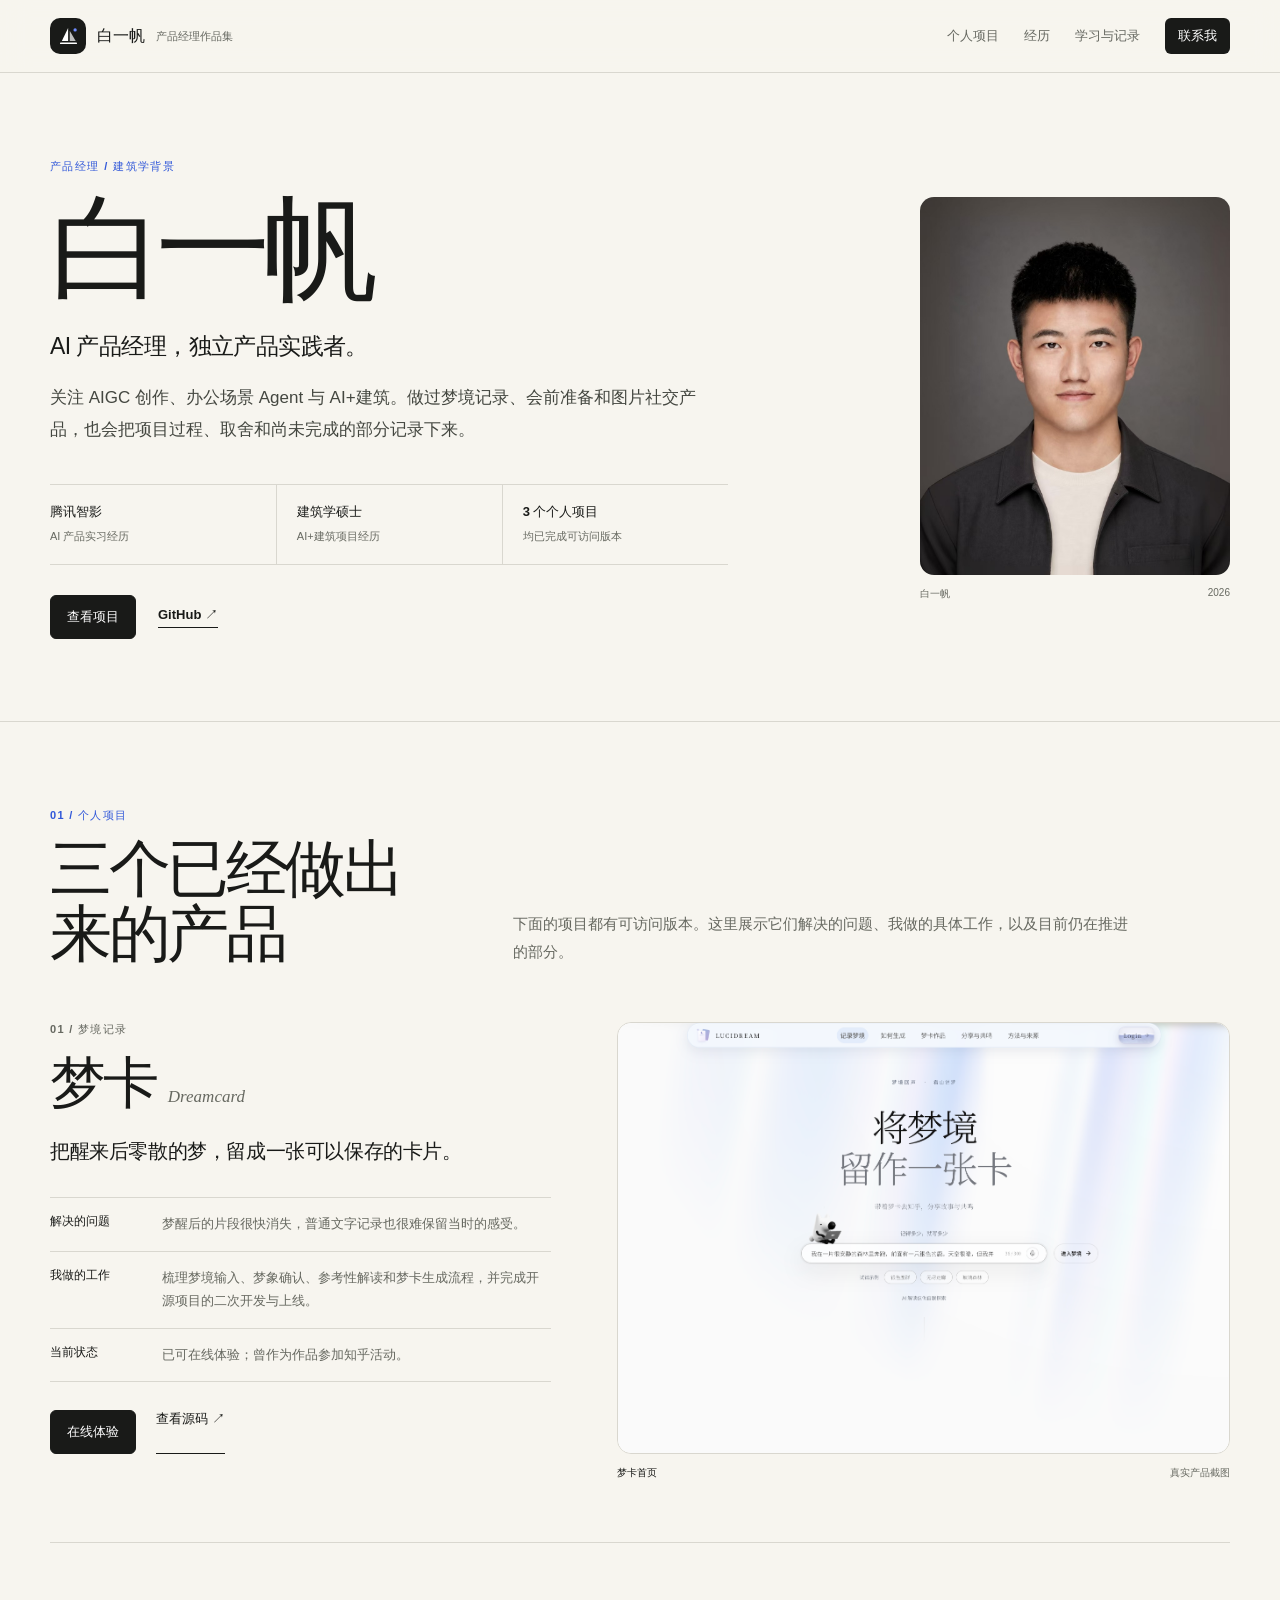
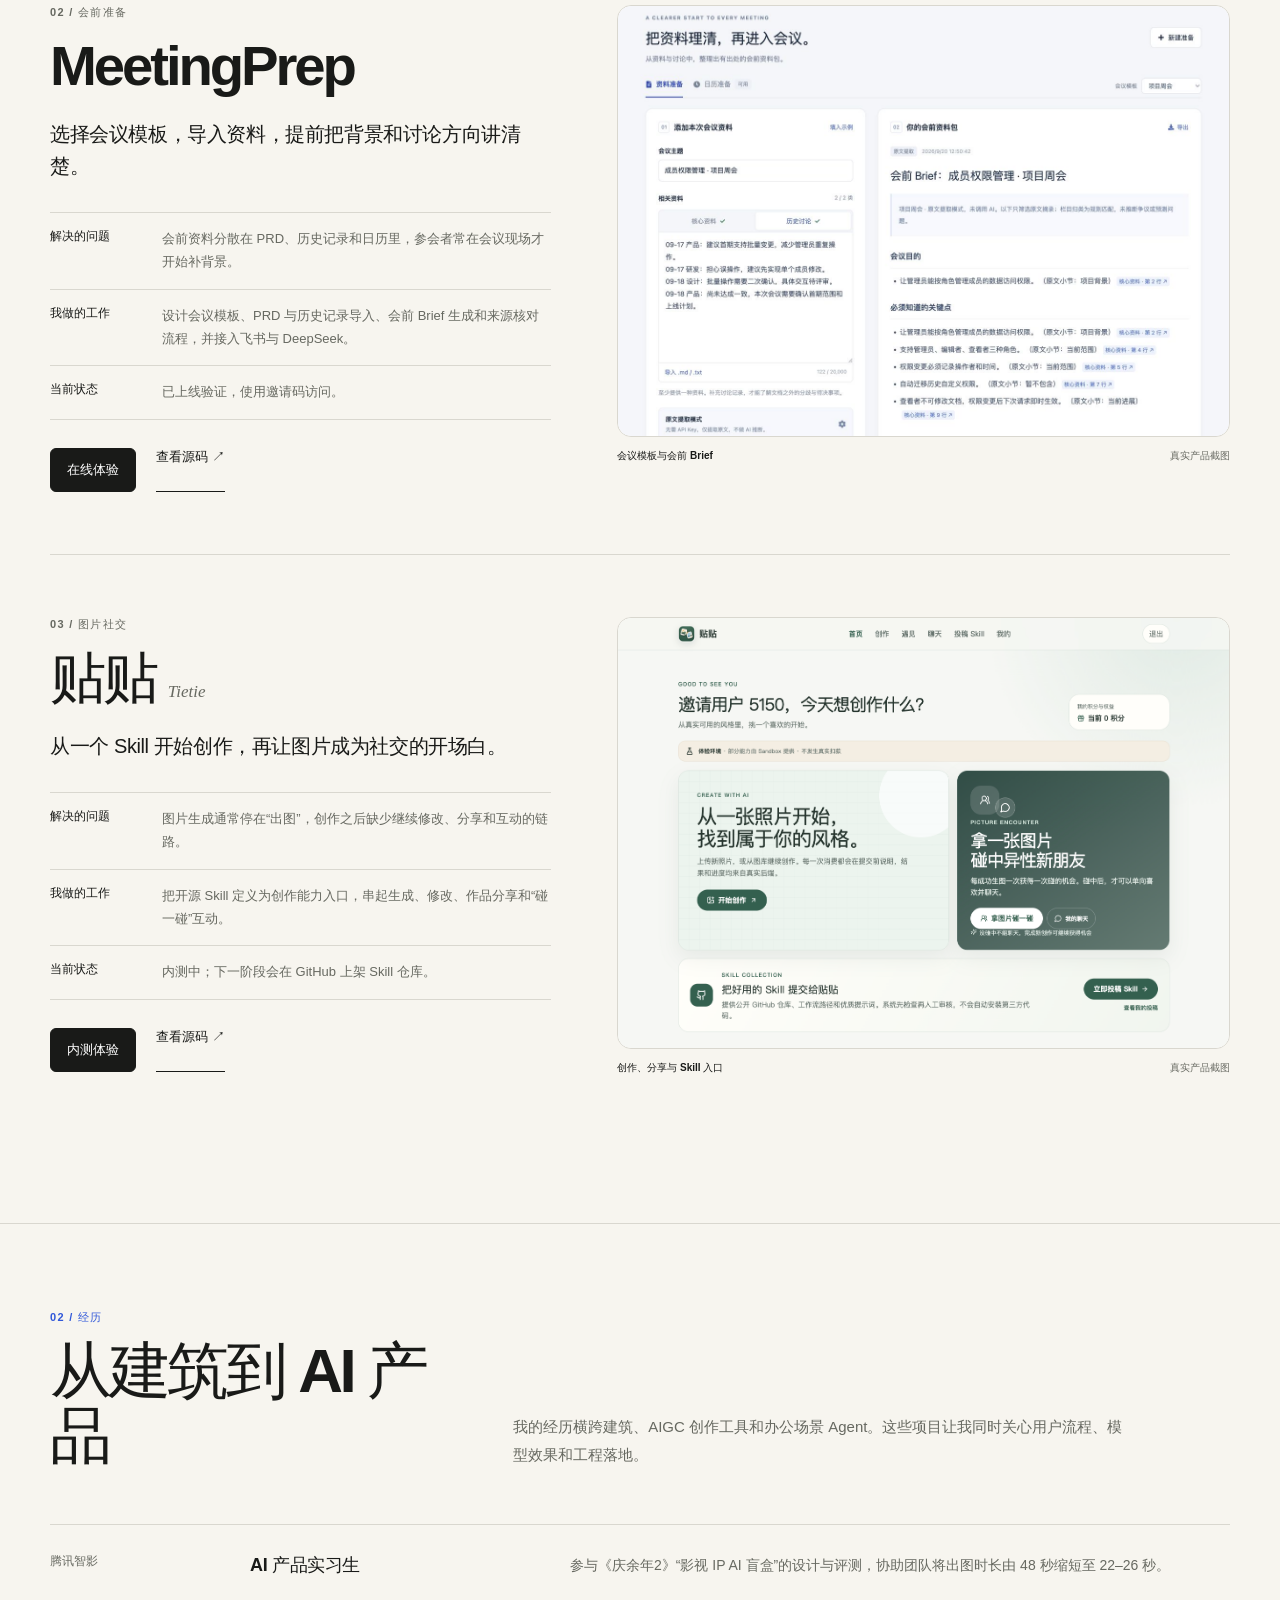
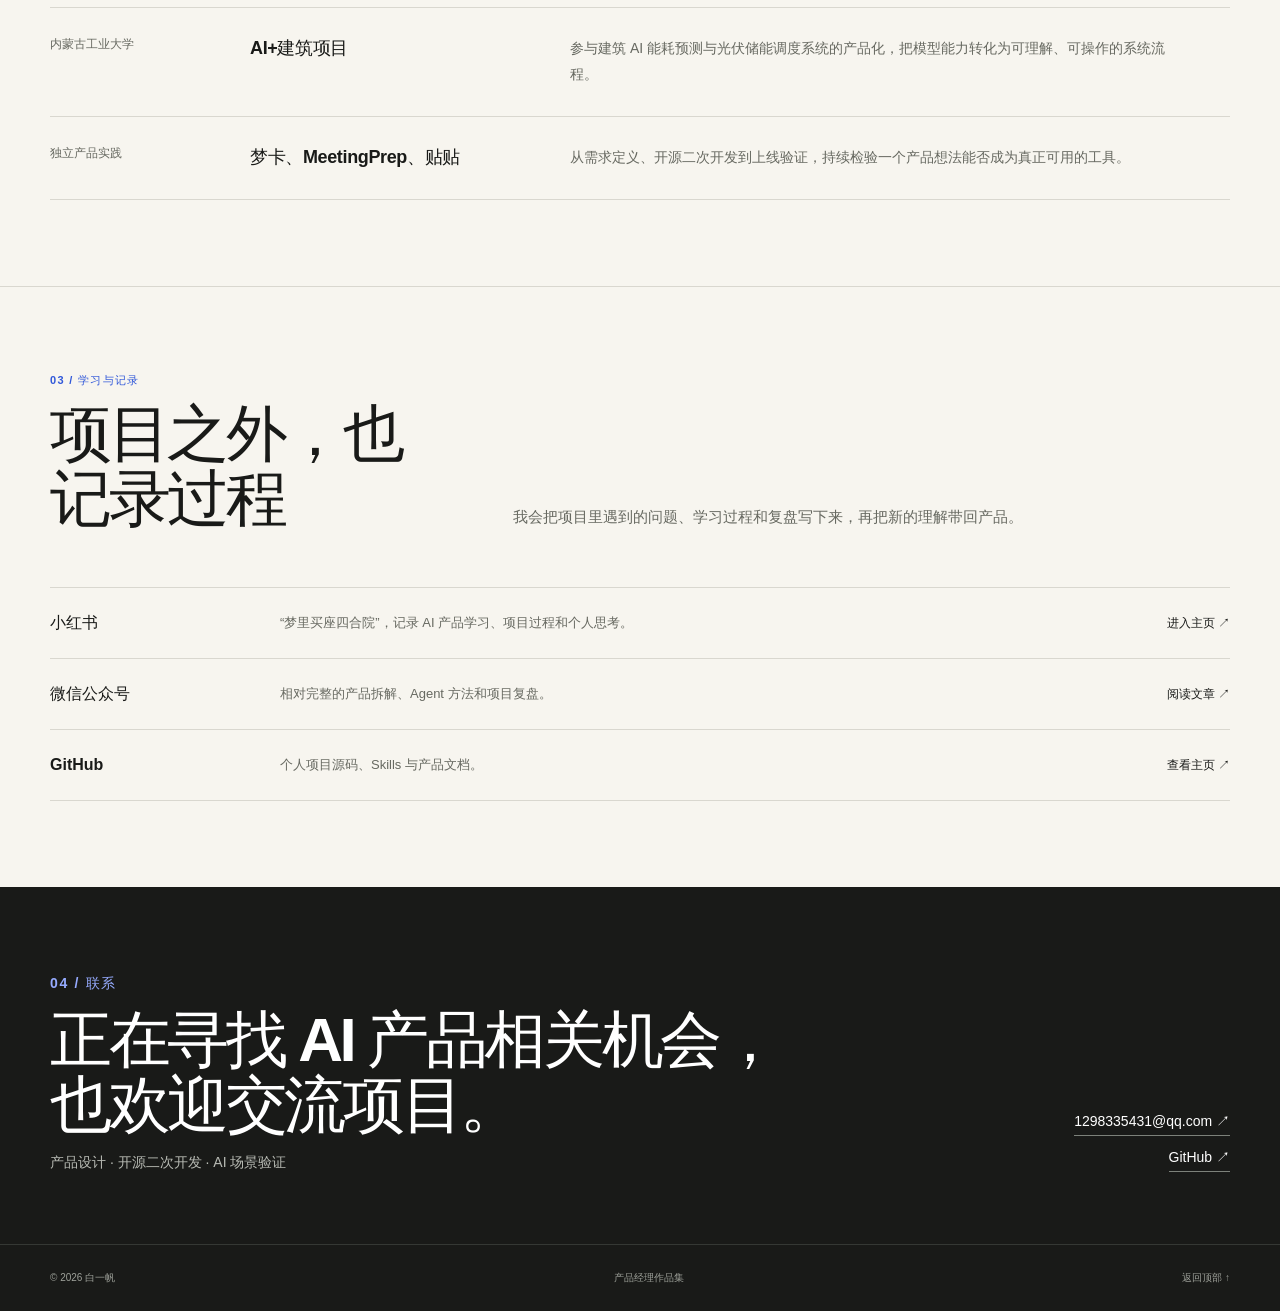
==== commit 07a7356a: "Refresh MeetingPrep preview with meeting template selector" ====
--- a/index.html
+++ b/index.html
@@ -218,7 +218,7 @@
               </dl>
               <div class="case-actions"><a class="button primary" href="https://s5gpjstgrhrpqd54s6976.apigateway-cn-beijing.volceapi.com/" target="_blank" rel="noopener noreferrer">在线体验</a><a class="text-link" href="https://github.com/1298335431-hub/meeting-prep" target="_blank" rel="noopener noreferrer">查看源码 ↗</a></div>
             </div>
-            <figure class="case-visual"><a class="shot meeting" href="https://s5gpjstgrhrpqd54s6976.apigateway-cn-beijing.volceapi.com/" target="_blank" rel="noopener noreferrer"><img src="./assets/meetingprep-calendar.png" alt="MeetingPrep 真实会前准备界面"></a><figcaption><strong>会议模板与会前 Brief</strong><span>真实产品截图</span></figcaption></figure>
+            <figure class="case-visual"><a class="shot meeting" href="https://s5gpjstgrhrpqd54s6976.apigateway-cn-beijing.volceapi.com/" target="_blank" rel="noopener noreferrer"><img src="./assets/meetingprep-templates.jpg" alt="MeetingPrep 真实界面：资料准备、会议模板选择和项目周会 Brief"></a><figcaption><strong>会议模板与会前 Brief</strong><span>真实产品截图</span></figcaption></figure>
           </article>
 
           <article class="case">
